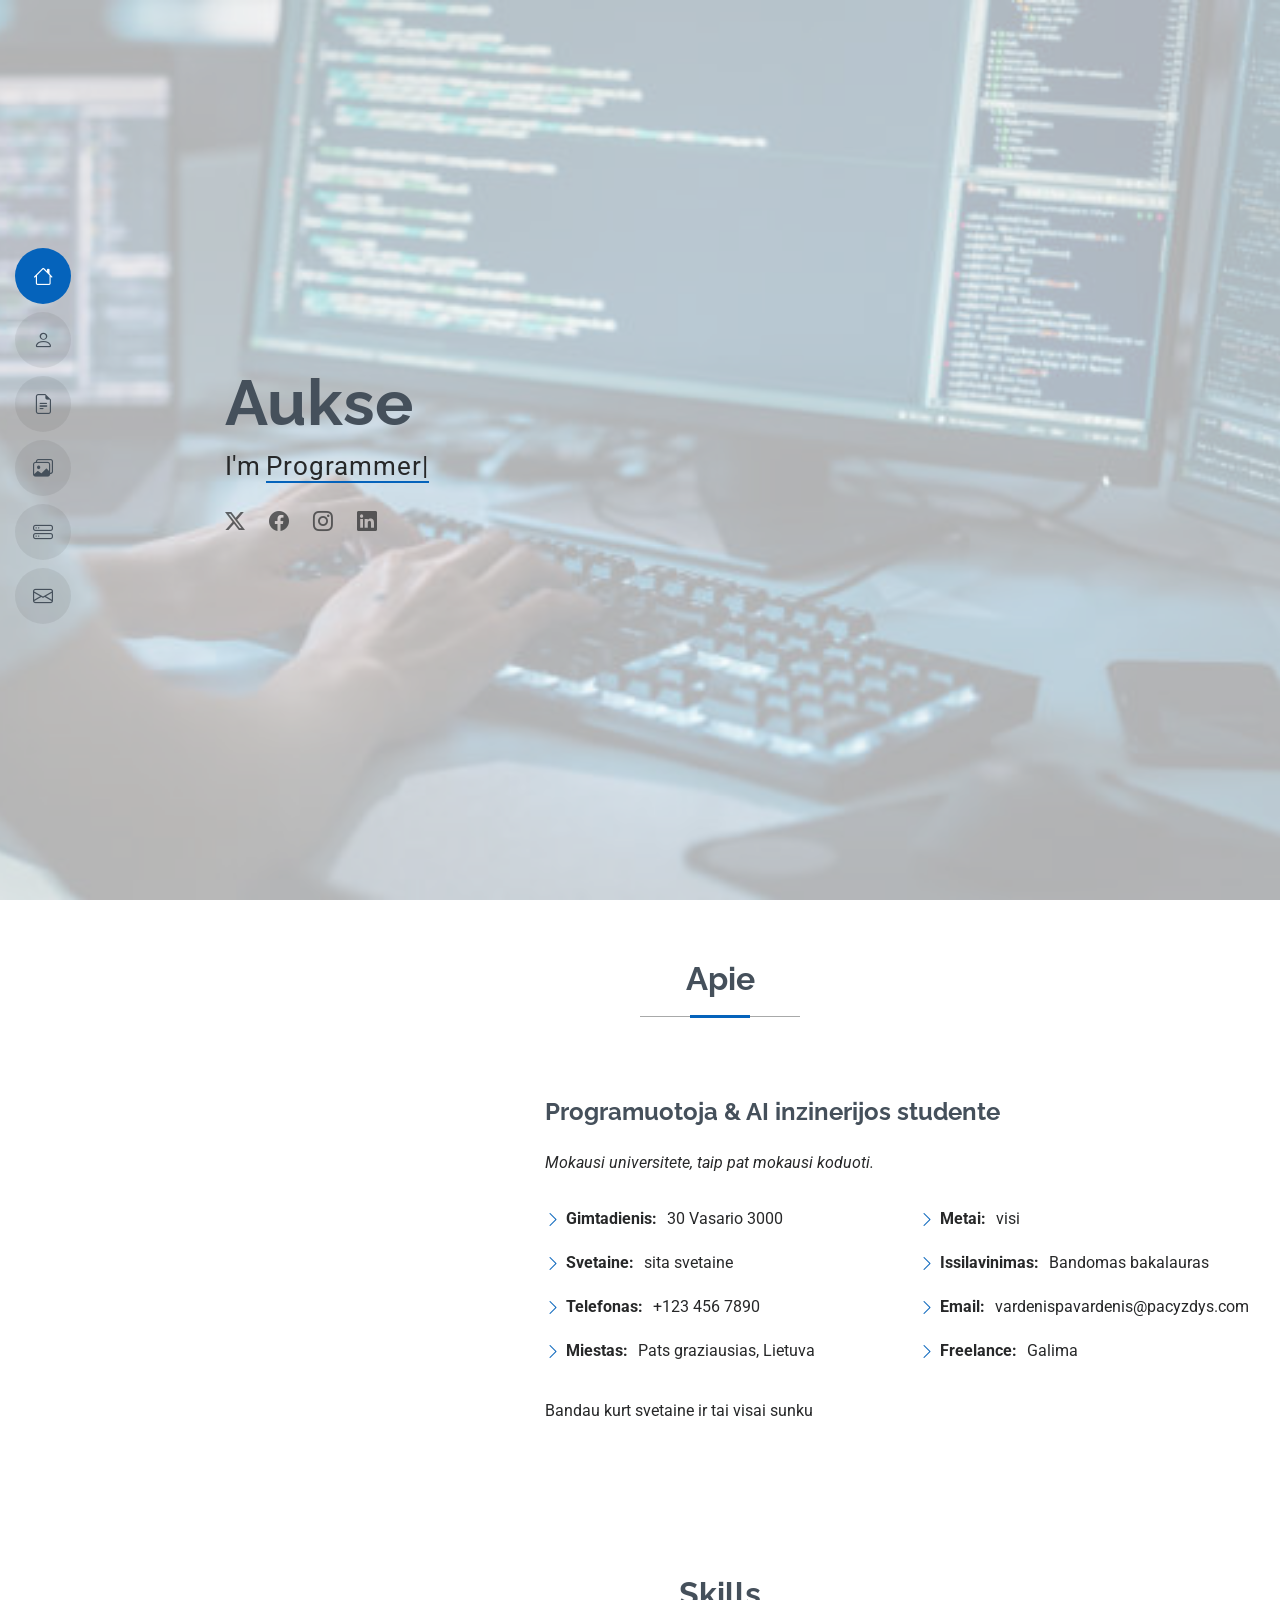
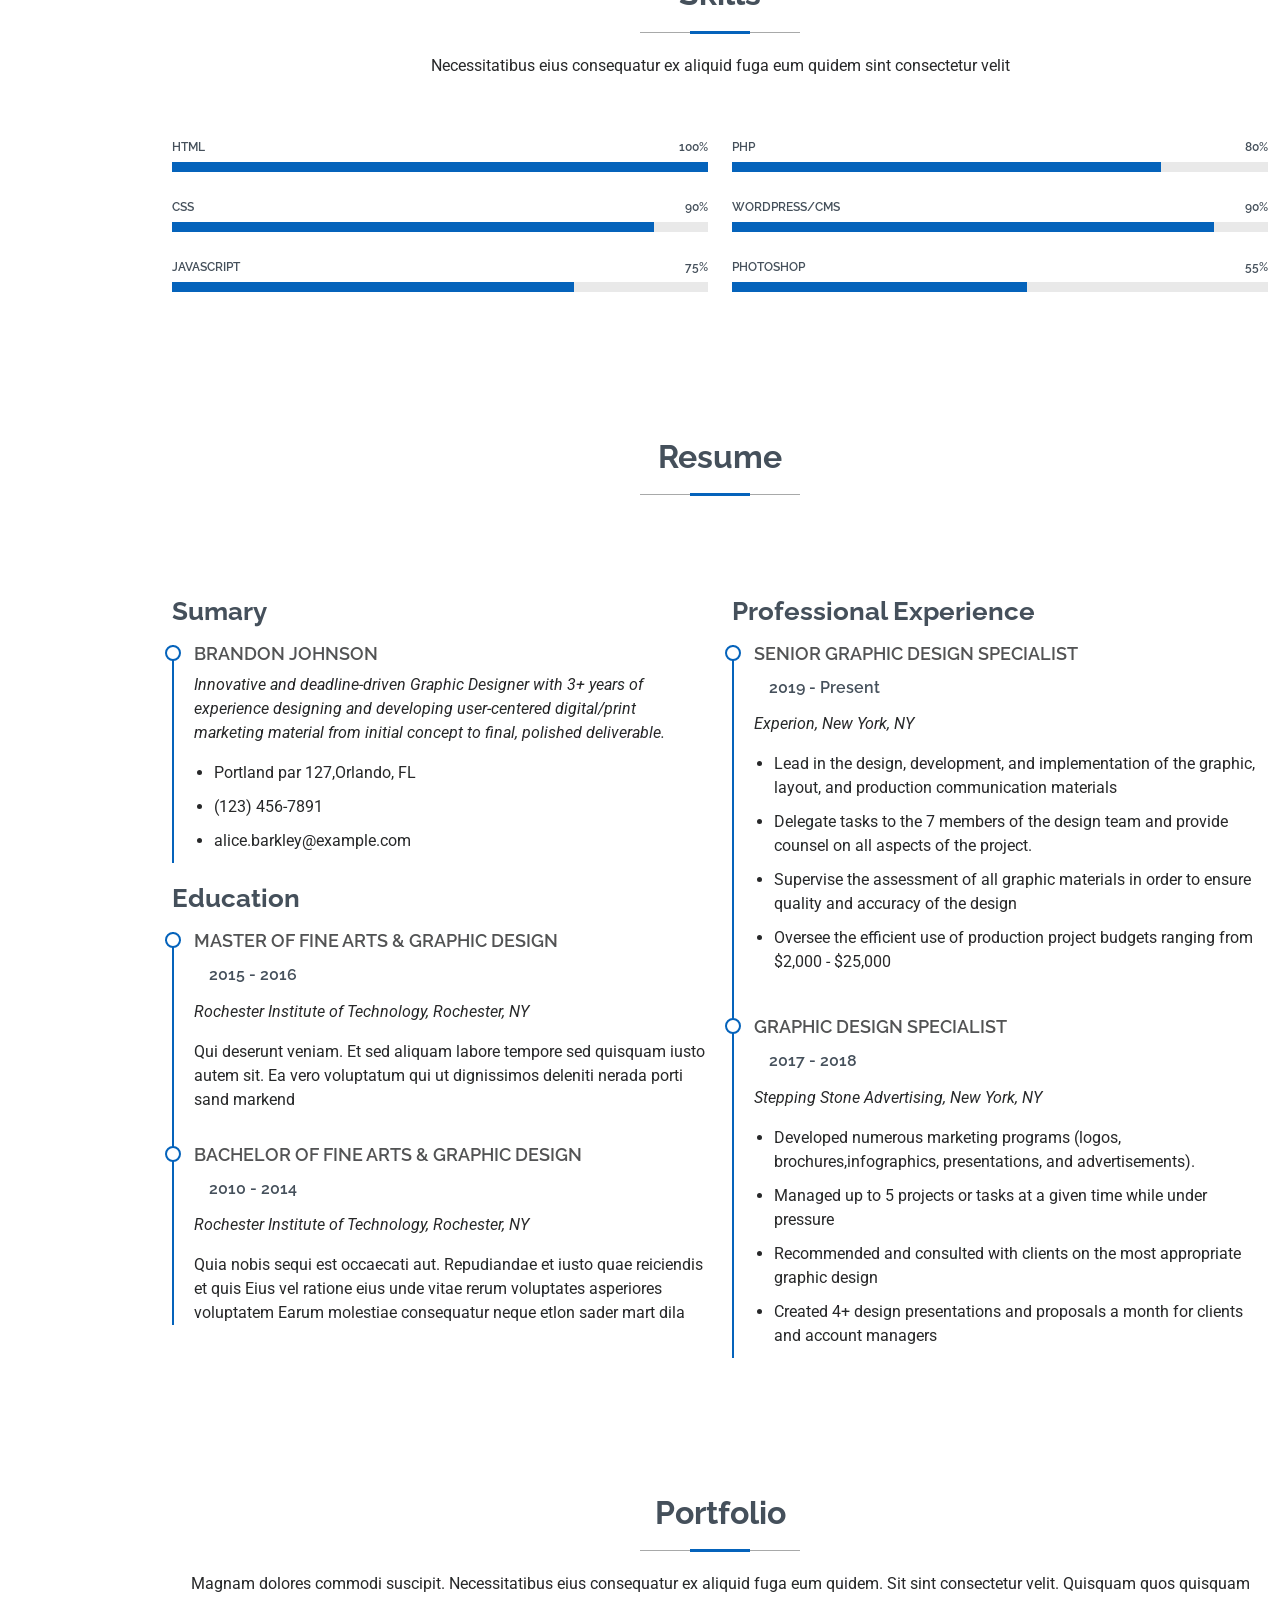
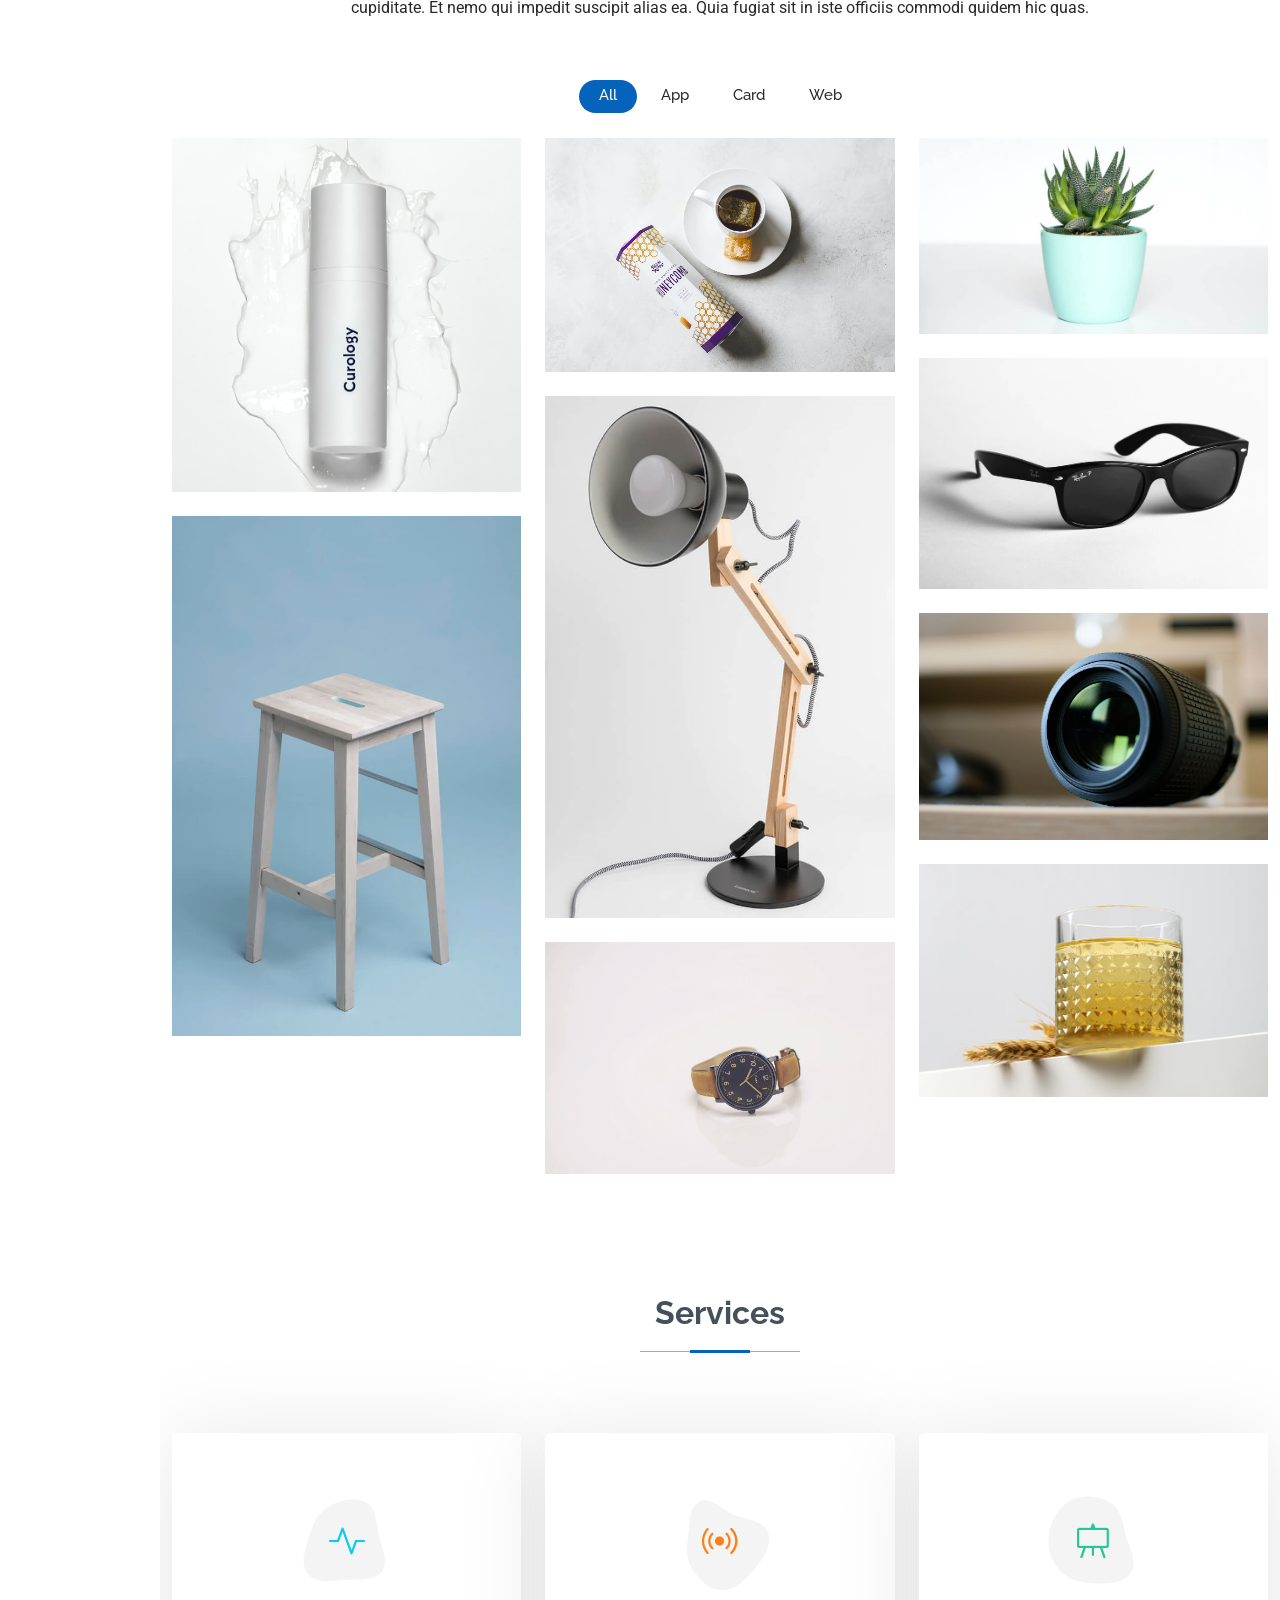
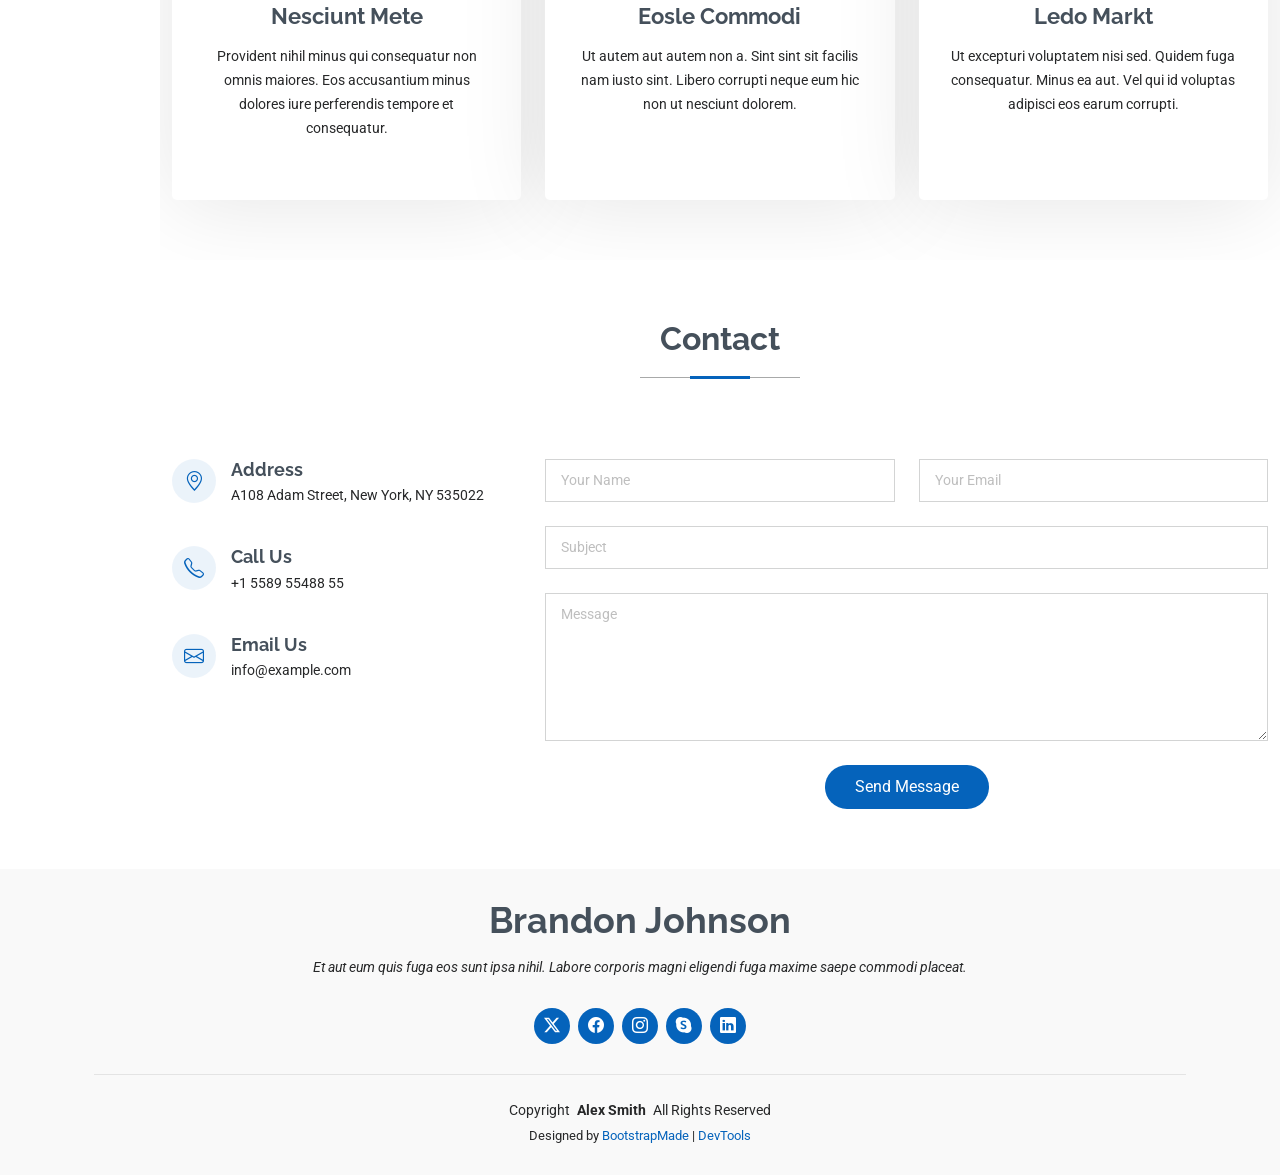
==== index.html @ 356216d4 "piktograma" ====
<!DOCTYPE html>
<html lang="lt">

<head>
  <meta charset="utf-8">
  <meta content="width=device-width, initial-scale=1.0" name="viewport">
  <title>Mano CV</title>
  <meta content="Aukses CV puslapis" name="description">
  <meta content="" name="keywords">

  <!-- Favicons -->
  <link href="assets/img/piktograma.png" rel="icon">
  <link href="assets/img/apple-touch-icon.png" rel="apple-touch-icon">

  <!-- Fonts -->
  <link href="https://fonts.googleapis.com" rel="preconnect">
  <link href="https://fonts.gstatic.com" rel="preconnect" crossorigin>
  <link href="https://fonts.googleapis.com/css2?family=Roboto:ital,wght@0,100;0,300;0,400;0,500;0,700;0,900;1,100;1,300;1,400;1,500;1,700;1,900&family=Poppins:ital,wght@0,100;0,200;0,300;0,400;0,500;0,600;0,700;0,800;0,900;1,100;1,200;1,300;1,400;1,500;1,600;1,700;1,800;1,900&family=Raleway:ital,wght@0,100;0,200;0,300;0,400;0,500;0,600;0,700;0,800;0,900;1,100;1,200;1,300;1,400;1,500;1,600;1,700;1,800;1,900&display=swap" rel="stylesheet">

  <!-- Vendor CSS Files -->
  <link href="assets/vendor/bootstrap/css/bootstrap.min.css" rel="stylesheet">
  <link href="assets/vendor/bootstrap-icons/bootstrap-icons.css" rel="stylesheet">
  <link href="assets/vendor/aos/aos.css" rel="stylesheet">
  <link href="assets/vendor/glightbox/css/glightbox.min.css" rel="stylesheet">
  <link href="assets/vendor/swiper/swiper-bundle.min.css" rel="stylesheet">

  <!-- Main CSS File -->
  <link href="assets/css/main.css" rel="stylesheet">

  <!-- =======================================================
  * Template Name: MyResume
  * Template URL: https://bootstrapmade.com/free-html-bootstrap-template-my-resume/
  * Updated: Jun 29 2024 with Bootstrap v5.3.3
  * Author: BootstrapMade.com
  * License: https://bootstrapmade.com/license/
  ======================================================== -->
</head>

<body class="index-page">

  <header id="header" class="header d-flex flex-column justify-content-center">

    <i class="header-toggle d-xl-none bi bi-list"></i>

    <nav id="navmenu" class="navmenu">
      <ul>
        <li><a href="#hero" class="active"><i class="bi bi-house navicon"></i><span>Pagrindinis</span></a></li>
        <li><a href="#about"><i class="bi bi-person navicon"></i><span>Apie</span></a></li>
        <li><a href="#resume"><i class="bi bi-file-earmark-text navicon"></i><span>Patirtis</span></a></li>
        <li><a href="#portfolio"><i class="bi bi-images navicon"></i><span>Portfolio</span></a></li>
        <li><a href="#services"><i class="bi bi-hdd-stack navicon"></i><span>Paslaugos</span></a></li>
        <li><a href="#contact"><i class="bi bi-envelope navicon"></i><span>Kontaktai</span></a></li>
      </ul>
    </nav>

  </header>

  <main class="main">

    <!-- Hero Section -->
    <section id="hero" class="hero section light-background">

      <img src="assets/img/istockphoto-1356364287-612x612.jpg" alt="">

      <div class="container" data-aos="zoom-out">
        <div class="row justify-content-center">
          <div class="col-lg-9">
            <h2>Aukse</h2>
            <p>I'm <span class="typed" data-typed-items="Programmer, AI engineering student">Designer</span><span class="typed-cursor typed-cursor--blink" aria-hidden="true"></span></p>
            <div class="social-links">
              <a href="#"><i class="bi bi-twitter-x"></i></a>
              <a href="#"><i class="bi bi-facebook"></i></a>
              <a href="#"><i class="bi bi-instagram"></i></a>
              <a href="#"><i class="bi bi-linkedin"></i></a>
            </div>
          </div>
        </div>
      </div>

    </section><!-- /Hero Section -->

    <!-- About Section -->
    <section id="about" class="about section">

      <!-- Section Title -->
      <div class="container section-title" data-aos="fade-up">
        <h2>Apie</h2>
      </div><!-- End Section Title -->

      <div class="container" data-aos="fade-up" data-aos-delay="100">

        <div class="row gy-4 justify-content-center">
          <div class="col-lg-4">
            <img src="assets/img/OIP.webp" class="img-fluid" alt="">
          </div>
          <div class="col-lg-8 content">
            <h2>Programuotoja &amp; AI inzinerijos studente</h2>
            <p class="fst-italic py-3">
              Mokausi universitete, taip pat mokausi koduoti.
            </p>
            <div class="row">
              <div class="col-lg-6">
                <ul>
                  <li><i class="bi bi-chevron-right"></i> <strong>Gimtadienis:</strong> <span>30 Vasario 3000</span></li>
                  <li><i class="bi bi-chevron-right"></i> <strong>Svetaine:</strong> <span>sita svetaine</span></li>
                  <li><i class="bi bi-chevron-right"></i> <strong>Telefonas:</strong> <span>+123 456 7890</span></li>
                  <li><i class="bi bi-chevron-right"></i> <strong>Miestas:</strong> <span>Pats graziausias, Lietuva</span></li>
                </ul>
              </div>
              <div class="col-lg-6">
                <ul>
                  <li><i class="bi bi-chevron-right"></i> <strong>Metai:</strong> <span>visi</span></li>
                  <li><i class="bi bi-chevron-right"></i> <strong>Issilavinimas:</strong> <span>Bandomas bakalauras</span></li>
                  <li><i class="bi bi-chevron-right"></i> <strong>Email:</strong> <span>vardenispavardenis@pacyzdys.com</span></li>
                  <li><i class="bi bi-chevron-right"></i> <strong>Freelance:</strong> <span>Galima</span></li>
                </ul>
              </div>
            </div>
            <p class="py-3">
              Bandau kurt svetaine ir tai visai sunku
            </p>
          </div>
        </div>

      </div>

    </section><!-- /About Section -->

    <!-- Skills Section -->
    <section id="skills" class="skills section">

      <!-- Section Title -->
      <div class="container section-title" data-aos="fade-up">
        <h2>Skills</h2>
        <p>Necessitatibus eius consequatur ex aliquid fuga eum quidem sint consectetur velit</p>
      </div><!-- End Section Title -->

      <div class="container" data-aos="fade-up" data-aos-delay="100">

        <div class="row skills-content skills-animation">

          <div class="col-lg-6">

            <div class="progress">
              <span class="skill"><span>HTML</span> <i class="val">100%</i></span>
              <div class="progress-bar-wrap">
                <div class="progress-bar" role="progressbar" aria-valuenow="100" aria-valuemin="0" aria-valuemax="100"></div>
              </div>
            </div><!-- End Skills Item -->

            <div class="progress">
              <span class="skill"><span>CSS</span> <i class="val">90%</i></span>
              <div class="progress-bar-wrap">
                <div class="progress-bar" role="progressbar" aria-valuenow="90" aria-valuemin="0" aria-valuemax="100"></div>
              </div>
            </div><!-- End Skills Item -->

            <div class="progress">
              <span class="skill"><span>JavaScript</span> <i class="val">75%</i></span>
              <div class="progress-bar-wrap">
                <div class="progress-bar" role="progressbar" aria-valuenow="75" aria-valuemin="0" aria-valuemax="100"></div>
              </div>
            </div><!-- End Skills Item -->

          </div>

          <div class="col-lg-6">

            <div class="progress">
              <span class="skill"><span>PHP</span> <i class="val">80%</i></span>
              <div class="progress-bar-wrap">
                <div class="progress-bar" role="progressbar" aria-valuenow="80" aria-valuemin="0" aria-valuemax="100"></div>
              </div>
            </div><!-- End Skills Item -->

            <div class="progress">
              <span class="skill"><span>WordPress/CMS</span> <i class="val">90%</i></span>
              <div class="progress-bar-wrap">
                <div class="progress-bar" role="progressbar" aria-valuenow="90" aria-valuemin="0" aria-valuemax="100"></div>
              </div>
            </div><!-- End Skills Item -->

            <div class="progress">
              <span class="skill"><span>Photoshop</span> <i class="val">55%</i></span>
              <div class="progress-bar-wrap">
                <div class="progress-bar" role="progressbar" aria-valuenow="55" aria-valuemin="0" aria-valuemax="100"></div>
              </div>
            </div><!-- End Skills Item -->

          </div>

        </div>

      </div>

    </section><!-- /Skills Section -->

    <!-- Resume Section -->
    <section id="resume" class="resume section">

      <!-- Section Title -->
      <div class="container section-title" data-aos="fade-up">
        <h2>Resume</h2>
      </div><!-- End Section Title -->

      <div class="container">

        <div class="row">

          <div class="col-lg-6" data-aos="fade-up" data-aos-delay="100">
            <h3 class="resume-title">Sumary</h3>

            <div class="resume-item pb-0">
              <h4>Brandon Johnson</h4>
              <p><em>Innovative and deadline-driven Graphic Designer with 3+ years of experience designing and developing user-centered digital/print marketing material from initial concept to final, polished deliverable.</em></p>
              <ul>
                <li>Portland par 127,Orlando, FL</li>
                <li>(123) 456-7891</li>
                <li>alice.barkley@example.com</li>
              </ul>
            </div><!-- Edn Resume Item -->

            <h3 class="resume-title">Education</h3>
            <div class="resume-item">
              <h4>Master of Fine Arts &amp; Graphic Design</h4>
              <h5>2015 - 2016</h5>
              <p><em>Rochester Institute of Technology, Rochester, NY</em></p>
              <p>Qui deserunt veniam. Et sed aliquam labore tempore sed quisquam iusto autem sit. Ea vero voluptatum qui ut dignissimos deleniti nerada porti sand markend</p>
            </div><!-- Edn Resume Item -->

            <div class="resume-item">
              <h4>Bachelor of Fine Arts &amp; Graphic Design</h4>
              <h5>2010 - 2014</h5>
              <p><em>Rochester Institute of Technology, Rochester, NY</em></p>
              <p>Quia nobis sequi est occaecati aut. Repudiandae et iusto quae reiciendis et quis Eius vel ratione eius unde vitae rerum voluptates asperiores voluptatem Earum molestiae consequatur neque etlon sader mart dila</p>
            </div><!-- Edn Resume Item -->

          </div>

          <div class="col-lg-6" data-aos="fade-up" data-aos-delay="200">
            <h3 class="resume-title">Professional Experience</h3>
            <div class="resume-item">
              <h4>Senior graphic design specialist</h4>
              <h5>2019 - Present</h5>
              <p><em>Experion, New York, NY </em></p>
              <ul>
                <li>Lead in the design, development, and implementation of the graphic, layout, and production communication materials</li>
                <li>Delegate tasks to the 7 members of the design team and provide counsel on all aspects of the project. </li>
                <li>Supervise the assessment of all graphic materials in order to ensure quality and accuracy of the design</li>
                <li>Oversee the efficient use of production project budgets ranging from $2,000 - $25,000</li>
              </ul>
            </div><!-- Edn Resume Item -->

            <div class="resume-item">
              <h4>Graphic design specialist</h4>
              <h5>2017 - 2018</h5>
              <p><em>Stepping Stone Advertising, New York, NY</em></p>
              <ul>
                <li>Developed numerous marketing programs (logos, brochures,infographics, presentations, and advertisements).</li>
                <li>Managed up to 5 projects or tasks at a given time while under pressure</li>
                <li>Recommended and consulted with clients on the most appropriate graphic design</li>
                <li>Created 4+ design presentations and proposals a month for clients and account managers</li>
              </ul>
            </div><!-- Edn Resume Item -->

          </div>

        </div>

      </div>

    </section><!-- /Resume Section -->

    <!-- Portfolio Section -->
    <section id="portfolio" class="portfolio section">

      <!-- Section Title -->
      <div class="container section-title" data-aos="fade-up">
        <h2>Portfolio</h2>
        <p>Magnam dolores commodi suscipit. Necessitatibus eius consequatur ex aliquid fuga eum quidem. Sit sint consectetur velit. Quisquam quos quisquam cupiditate. Et nemo qui impedit suscipit alias ea. Quia fugiat sit in iste officiis commodi quidem hic quas.</p>
      </div><!-- End Section Title -->

      <div class="container">

        <div class="isotope-layout" data-default-filter="*" data-layout="masonry" data-sort="original-order">

          <ul class="portfolio-filters isotope-filters" data-aos="fade-up" data-aos-delay="100">
            <li data-filter="*" class="filter-active">All</li>
            <li data-filter=".filter-app">App</li>
            <li data-filter=".filter-product">Card</li>
            <li data-filter=".filter-branding">Web</li>
          </ul><!-- End Portfolio Filters -->

          <div class="row gy-4 isotope-container" data-aos="fade-up" data-aos-delay="200">

            <div class="col-lg-4 col-md-6 portfolio-item isotope-item filter-app">
              <img src="assets/img/masonry-portfolio/masonry-portfolio-1.jpg" class="img-fluid" alt="">
              <div class="portfolio-info">
                <h4>App 1</h4>
                <p>Lorem ipsum, dolor sit</p>
                <a href="assets/img/masonry-portfolio/masonry-portfolio-1.jpg" title="App 1" data-gallery="portfolio-gallery-app" class="glightbox preview-link"><i class="bi bi-zoom-in"></i></a>
                <a href="" title="More Details" class="details-link"><i class="bi bi-link-45deg"></i></a>
              </div>
            </div><!-- End Portfolio Item -->

            <div class="col-lg-4 col-md-6 portfolio-item isotope-item filter-product">
              <img src="assets/img/masonry-portfolio/masonry-portfolio-2.jpg" class="img-fluid" alt="">
              <div class="portfolio-info">
                <h4>Product 1</h4>
                <p>Lorem ipsum, dolor sit</p>
                <a href="assets/img/masonry-portfolio/masonry-portfolio-2.jpg" title="Product 1" data-gallery="portfolio-gallery-product" class="glightbox preview-link"><i class="bi bi-zoom-in"></i></a>
                <a href="" title="More Details" class="details-link"><i class="bi bi-link-45deg"></i></a>
              </div>
            </div><!-- End Portfolio Item -->

            <div class="col-lg-4 col-md-6 portfolio-item isotope-item filter-branding">
              <img src="assets/img/masonry-portfolio/masonry-portfolio-3.jpg" class="img-fluid" alt="">
              <div class="portfolio-info">
                <h4>Branding 1</h4>
                <p>Lorem ipsum, dolor sit</p>
                <a href="assets/img/masonry-portfolio/masonry-portfolio-3.jpg" title="Branding 1" data-gallery="portfolio-gallery-branding" class="glightbox preview-link"><i class="bi bi-zoom-in"></i></a>
                <a href="" title="More Details" class="details-link"><i class="bi bi-link-45deg"></i></a>
              </div>
            </div><!-- End Portfolio Item -->

            <div class="col-lg-4 col-md-6 portfolio-item isotope-item filter-app">
              <img src="assets/img/masonry-portfolio/masonry-portfolio-4.jpg" class="img-fluid" alt="">
              <div class="portfolio-info">
                <h4>App 2</h4>
                <p>Lorem ipsum, dolor sit</p>
                <a href="assets/img/masonry-portfolio/masonry-portfolio-4.jpg" title="App 2" data-gallery="portfolio-gallery-app" class="glightbox preview-link"><i class="bi bi-zoom-in"></i></a>
                <a href="" title="More Details" class="details-link"><i class="bi bi-link-45deg"></i></a>
              </div>
            </div><!-- End Portfolio Item -->

            <div class="col-lg-4 col-md-6 portfolio-item isotope-item filter-product">
              <img src="assets/img/masonry-portfolio/masonry-portfolio-5.jpg" class="img-fluid" alt="">
              <div class="portfolio-info">
                <h4>Product 2</h4>
                <p>Lorem ipsum, dolor sit</p>
                <a href="assets/img/masonry-portfolio/masonry-portfolio-5.jpg" title="Product 2" data-gallery="portfolio-gallery-product" class="glightbox preview-link"><i class="bi bi-zoom-in"></i></a>
                <a href="" title="More Details" class="details-link"><i class="bi bi-link-45deg"></i></a>
              </div>
            </div><!-- End Portfolio Item -->

            <div class="col-lg-4 col-md-6 portfolio-item isotope-item filter-branding">
              <img src="assets/img/masonry-portfolio/masonry-portfolio-6.jpg" class="img-fluid" alt="">
              <div class="portfolio-info">
                <h4>Branding 2</h4>
                <p>Lorem ipsum, dolor sit</p>
                <a href="assets/img/masonry-portfolio/masonry-portfolio-6.jpg" title="Branding 2" data-gallery="portfolio-gallery-branding" class="glightbox preview-link"><i class="bi bi-zoom-in"></i></a>
                <a href="" title="More Details" class="details-link"><i class="bi bi-link-45deg"></i></a>
              </div>
            </div><!-- End Portfolio Item -->

            <div class="col-lg-4 col-md-6 portfolio-item isotope-item filter-app">
              <img src="assets/img/masonry-portfolio/masonry-portfolio-7.jpg" class="img-fluid" alt="">
              <div class="portfolio-info">
                <h4>App 3</h4>
                <p>Lorem ipsum, dolor sit</p>
                <a href="assets/img/masonry-portfolio/masonry-portfolio-7.jpg" title="App 3" data-gallery="portfolio-gallery-app" class="glightbox preview-link"><i class="bi bi-zoom-in"></i></a>
                <a href="" title="More Details" class="details-link"><i class="bi bi-link-45deg"></i></a>
              </div>
            </div><!-- End Portfolio Item -->

            <div class="col-lg-4 col-md-6 portfolio-item isotope-item filter-product">
              <img src="assets/img/masonry-portfolio/masonry-portfolio-8.jpg" class="img-fluid" alt="">
              <div class="portfolio-info">
                <h4>Product 3</h4>
                <p>Lorem ipsum, dolor sit</p>
                <a href="assets/img/masonry-portfolio/masonry-portfolio-8.jpg" title="Product 3" data-gallery="portfolio-gallery-product" class="glightbox preview-link"><i class="bi bi-zoom-in"></i></a>
                <a href="" title="More Details" class="details-link"><i class="bi bi-link-45deg"></i></a>
              </div>
            </div><!-- End Portfolio Item -->

            <div class="col-lg-4 col-md-6 portfolio-item isotope-item filter-branding">
              <img src="assets/img/masonry-portfolio/masonry-portfolio-9.jpg" class="img-fluid" alt="">
              <div class="portfolio-info">
                <h4>Branding 3</h4>
                <p>Lorem ipsum, dolor sit</p>
                <a href="assets/img/masonry-portfolio/masonry-portfolio-9.jpg" title="Branding 2" data-gallery="portfolio-gallery-branding" class="glightbox preview-link"><i class="bi bi-zoom-in"></i></a>
                <a href="" title="More Details" class="details-link"><i class="bi bi-link-45deg"></i></a>
              </div>
            </div><!-- End Portfolio Item -->

          </div><!-- End Portfolio Container -->

        </div>

      </div>

    </section><!-- /Portfolio Section -->

    <!-- Services Section -->
    <section id="services" class="services section">

      <!-- Section Title -->
      <div class="container section-title" data-aos="fade-up">
        <h2>Services</h2>
      </div><!-- End Section Title -->

      <div class="container">

        <div class="row gy-4">

          <div class="col-lg-4 col-md-6" data-aos="fade-up" data-aos-delay="100">
            <div class="service-item item-cyan position-relative">
              <div class="icon">
                <svg width="100" height="100" viewBox="0 0 600 600" xmlns="http://www.w3.org/2000/svg">
                  <path stroke="none" stroke-width="0" fill="#f5f5f5" d="M300,521.0016835830174C376.1290562159157,517.8887921683347,466.0731472004068,529.7835943286574,510.70327084640275,468.03025145048787C554.3714126377745,407.6079735673963,508.03601936045806,328.9844924480964,491.2728898941984,256.3432110539036C474.5976632858925,184.082847569629,479.9380746630129,96.60480741107993,416.23090153303,58.64404602377083C348.86323505073057,18.502131276798302,261.93793281208167,40.57373210992963,193.5410806939664,78.93577620505333C130.42746243093433,114.334589627462,98.30271207620316,179.96522072025542,76.75703585869454,249.04625023123273C51.97151888228291,328.5150500222984,13.704378332031375,421.85034740162234,66.52175969318436,486.19268352777647C119.04800174914682,550.1803526380478,217.28368757567262,524.383925680826,300,521.0016835830174"></path>
                </svg>
                <i class="bi bi-activity"></i>
              </div>
              <a href="#" class="stretched-link">
                <h3>Nesciunt Mete</h3>
              </a>
              <p>Provident nihil minus qui consequatur non omnis maiores. Eos accusantium minus dolores iure perferendis tempore et consequatur.</p>
            </div>
          </div><!-- End Service Item -->

          <div class="col-lg-4 col-md-6" data-aos="fade-up" data-aos-delay="200">
            <div class="service-item item-orange position-relative">
              <div class="icon">
                <svg width="100" height="100" viewBox="0 0 600 600" xmlns="http://www.w3.org/2000/svg">
                  <path stroke="none" stroke-width="0" fill="#f5f5f5" d="M300,582.0697525312426C382.5290701553225,586.8405444964366,449.9789794690241,525.3245884688669,502.5850820975895,461.55621195738473C556.606425686781,396.0723002908107,615.8543463187945,314.28637112970534,586.6730223649479,234.56875336149918C558.9533121215079,158.8439757836574,454.9685369536778,164.00468322053177,381.49747125262974,130.76875717737553C312.15926192815925,99.40240125094834,248.97055460311594,18.661163978235184,179.8680185752513,50.54337015887873C110.5421016452524,82.52863877960104,119.82277516462835,180.83849132639028,109.12597500060166,256.43424936330496C100.08760227029461,320.3096726198365,92.17705696193138,384.0621239912766,124.79988738764834,439.7174275375508C164.83382741302287,508.01625554203684,220.96474134820875,577.5009287672846,300,582.0697525312426"></path>
                </svg>
                <i class="bi bi-broadcast"></i>
              </div>
              <a href="#" class="stretched-link">
                <h3>Eosle Commodi</h3>
              </a>
              <p>Ut autem aut autem non a. Sint sint sit facilis nam iusto sint. Libero corrupti neque eum hic non ut nesciunt dolorem.</p>
            </div>
          </div><!-- End Service Item -->

          <div class="col-lg-4 col-md-6" data-aos="fade-up" data-aos-delay="300">
            <div class="service-item item-teal position-relative">
              <div class="icon">
                <svg width="100" height="100" viewBox="0 0 600 600" xmlns="http://www.w3.org/2000/svg">
                  <path stroke="none" stroke-width="0" fill="#f5f5f5" d="M300,541.5067337569781C382.14930387511276,545.0595476570109,479.8736841581634,548.3450877840088,526.4010558755058,480.5488172755941C571.5218469581645,414.80211281144784,517.5187510058486,332.0715597781072,496.52539010469104,255.14436215662573C477.37192572678356,184.95920475031193,473.57363656557914,105.61284051026155,413.0603344069578,65.22779650032875C343.27470386102294,18.654635553484475,251.2091493199835,5.337323636656869,175.0934190732945,40.62881213300186C97.87086631185822,76.43348514350839,51.98124368387456,156.15599469081315,36.44837278890362,239.84606092416172C21.716077023791087,319.22268207091537,43.775223500013084,401.1760424656574,96.891909868211,461.97329694683043C147.22146801428983,519.5804099606455,223.5754009179313,538.201503339737,300,541.5067337569781"></path>
                </svg>
                <i class="bi bi-easel"></i>
              </div>
              <a href="#" class="stretched-link">
                <h3>Ledo Markt</h3>
              </a>
              <p>Ut excepturi voluptatem nisi sed. Quidem fuga consequatur. Minus ea aut. Vel qui id voluptas adipisci eos earum corrupti.</p>
            </div>
          </div><!-- End Service Item -->

        </div>

      </div>

    </section><!-- /Services Section -->

    <!-- Contact Section -->
    <section id="contact" class="contact section">

      <!-- Section Title -->
      <div class="container section-title" data-aos="fade-up">
        <h2>Contact</h2>
      </div><!-- End Section Title -->

      <div class="container" data-aos="fade" data-aos-delay="100">

        <div class="row gy-4">

          <div class="col-lg-4">
            <div class="info-item d-flex" data-aos="fade-up" data-aos-delay="200">
              <i class="bi bi-geo-alt flex-shrink-0"></i>
              <div>
                <h3>Address</h3>
                <p>A108 Adam Street, New York, NY 535022</p>
              </div>
            </div><!-- End Info Item -->

            <div class="info-item d-flex" data-aos="fade-up" data-aos-delay="300">
              <i class="bi bi-telephone flex-shrink-0"></i>
              <div>
                <h3>Call Us</h3>
                <p>+1 5589 55488 55</p>
              </div>
            </div><!-- End Info Item -->

            <div class="info-item d-flex" data-aos="fade-up" data-aos-delay="400">
              <i class="bi bi-envelope flex-shrink-0"></i>
              <div>
                <h3>Email Us</h3>
                <p>info@example.com</p>
              </div>
            </div><!-- End Info Item -->

          </div>

          <div class="col-lg-8">
            <form action="forms/contact.php" method="post" class="php-email-form" data-aos="fade-up" data-aos-delay="200">
              <div class="row gy-4">

                <div class="col-md-6">
                  <input type="text" name="name" class="form-control" placeholder="Your Name" required="">
                </div>

                <div class="col-md-6 ">
                  <input type="email" class="form-control" name="email" placeholder="Your Email" required="">
                </div>

                <div class="col-md-12">
                  <input type="text" class="form-control" name="subject" placeholder="Subject" required="">
                </div>

                <div class="col-md-12">
                  <textarea class="form-control" name="message" rows="6" placeholder="Message" required=""></textarea>
                </div>

                <div class="col-md-12 text-center">
                  <div class="loading">Loading</div>
                  <div class="error-message"></div>
                  <div class="sent-message">Your message has been sent. Thank you!</div>

                  <button type="submit">Send Message</button>
                </div>

              </div>
            </form>
          </div><!-- End Contact Form -->

        </div>

      </div>

    </section><!-- /Contact Section -->

  </main>

  <footer id="footer" class="footer position-relative light-background">
    <div class="container">
      <h3 class="sitename">Brandon Johnson</h3>
      <p>Et aut eum quis fuga eos sunt ipsa nihil. Labore corporis magni eligendi fuga maxime saepe commodi placeat.</p>
      <div class="social-links d-flex justify-content-center">
        <a href=""><i class="bi bi-twitter-x"></i></a>
        <a href=""><i class="bi bi-facebook"></i></a>
        <a href=""><i class="bi bi-instagram"></i></a>
        <a href=""><i class="bi bi-skype"></i></a>
        <a href=""><i class="bi bi-linkedin"></i></a>
      </div>
      <div class="container">
        <div class="copyright">
          <span>Copyright</span> <strong class="px-1 sitename">Alex Smith</strong> <span>All Rights Reserved</span>
        </div>
        <div class="credits">
          <!-- All the links in the footer should remain intact. -->
          <!-- You can delete the links only if you've purchased the pro version. -->
          <!-- Licensing information: https://bootstrapmade.com/license/ -->
          <!-- Purchase the pro version with working PHP/AJAX contact form: [buy-url] -->
          Designed by <a href="https://bootstrapmade.com/">BootstrapMade</a> | <a href="https://bootstrapmade.com/tools/">DevTools</a>
        </div>
      </div>
    </div>
  </footer>

  <!-- Scroll Top -->
  <a href="#" id="scroll-top" class="scroll-top d-flex align-items-center justify-content-center"><i class="bi bi-arrow-up-short"></i></a>

  <!-- Preloader -->
  <div id="preloader"></div>

  <!-- Vendor JS Files -->
  <script src="assets/vendor/bootstrap/js/bootstrap.bundle.min.js"></script>
  <script src="assets/vendor/php-email-form/validate.js"></script>
  <script src="assets/vendor/aos/aos.js"></script>
  <script src="assets/vendor/typed.js/typed.umd.js"></script>
  <script src="assets/vendor/purecounter/purecounter_vanilla.js"></script>
  <script src="assets/vendor/waypoints/noframework.waypoints.js"></script>
  <script src="assets/vendor/glightbox/js/glightbox.min.js"></script>
  <script src="assets/vendor/imagesloaded/imagesloaded.pkgd.min.js"></script>
  <script src="assets/vendor/isotope-layout/isotope.pkgd.min.js"></script>
  <script src="assets/vendor/swiper/swiper-bundle.min.js"></script>

  <!-- Main JS File -->
  <script src="assets/js/main.js"></script>

</body>

</html>
---- assets/css/main.css ----
/**
* Template Name: MyResume
* Template URL: https://bootstrapmade.com/free-html-bootstrap-template-my-resume/
* Updated: Jun 29 2024 with Bootstrap v5.3.3
* Author: BootstrapMade.com
* License: https://bootstrapmade.com/license/
*/

/*--------------------------------------------------------------
# Font & Color Variables
# Help: https://bootstrapmade.com/color-system/
--------------------------------------------------------------*/
/* Fonts */
:root {
  --default-font: "Roboto",  system-ui, -apple-system, "Segoe UI", Roboto, "Helvetica Neue", Arial, "Noto Sans", "Liberation Sans", sans-serif, "Apple Color Emoji", "Segoe UI Emoji", "Segoe UI Symbol", "Noto Color Emoji";
  --heading-font: "Raleway",  sans-serif;
  --nav-font: "Poppins",  sans-serif;
}

/* Global Colors - The following color variables are used throughout the website. Updating them here will change the color scheme of the entire website */
:root { 
  --background-color: #ffffff; /* Background color for the entire website, including individual sections */
  --default-color: #272829; /* Default color used for the majority of the text content across the entire website */
  --heading-color: #45505b; /* Color for headings, subheadings and title throughout the website */
  --accent-color: #0563bb; /* Accent color that represents your brand on the website. It's used for buttons, links, and other elements that need to stand out */
  --surface-color: #ffffff; /* The surface color is used as a background of boxed elements within sections, such as cards, icon boxes, or other elements that require a visual separation from the global background. */
  --contrast-color: #ffffff; /* Contrast color for text, ensuring readability against backgrounds of accent, heading, or default colors. */
}

/* Nav Menu Colors - The following color variables are used specifically for the navigation menu. They are separate from the global colors to allow for more customization options */
:root {
  --nav-color: #45505b;  /* The default color of the main navmenu links */
  --nav-hover-color: #0563bb; /* Applied to main navmenu links when they are hovered over or active */
  --nav-mobile-background-color: #ffffff; /* Used as the background color for mobile navigation menu */
  --nav-dropdown-background-color: #ffffff; /* Used as the background color for dropdown items that appear when hovering over primary navigation items */
  --nav-dropdown-color: #212529; /* Used for navigation links of the dropdown items in the navigation menu. */
  --nav-dropdown-hover-color: #0563bb; /* Similar to --nav-hover-color, this color is applied to dropdown navigation links when they are hovered over. */
}

/* Color Presets - These classes override global colors when applied to any section or element, providing reuse of the sam color scheme. */

.light-background {
  --background-color: #f9f9f9;
  --surface-color: #ffffff;
}

.dark-background {
  --background-color: #060606;
  --default-color: #ffffff;
  --heading-color: #ffffff;
  --surface-color: #252525;
  --contrast-color: #ffffff;
}

/* Smooth scroll */
:root {
  scroll-behavior: smooth;
}

/*--------------------------------------------------------------
# General Styling & Shared Classes
--------------------------------------------------------------*/
body {
  color: var(--default-color);
  background-color: var(--background-color);
  font-family: var(--default-font);
}

a {
  color: var(--accent-color);
  text-decoration: none;
  transition: 0.3s;
}

a:hover {
  color: color-mix(in srgb, var(--accent-color), transparent 25%);
  text-decoration: none;
}

h1,
h2,
h3,
h4,
h5,
h6 {
  color: var(--heading-color);
  font-family: var(--heading-font);
}

/* PHP Email Form Messages
------------------------------*/
.php-email-form .error-message {
  display: none;
  background: #df1529;
  color: #ffffff;
  text-align: left;
  padding: 15px;
  margin-bottom: 24px;
  font-weight: 600;
}

.php-email-form .sent-message {
  display: none;
  color: #ffffff;
  background: #059652;
  text-align: center;
  padding: 15px;
  margin-bottom: 24px;
  font-weight: 600;
}

.php-email-form .loading {
  display: none;
  background: var(--surface-color);
  text-align: center;
  padding: 15px;
  margin-bottom: 24px;
}

.php-email-form .loading:before {
  content: "";
  display: inline-block;
  border-radius: 50%;
  width: 24px;
  height: 24px;
  margin: 0 10px -6px 0;
  border: 3px solid var(--accent-color);
  border-top-color: var(--surface-color);
  animation: php-email-form-loading 1s linear infinite;
}

@keyframes php-email-form-loading {
  0% {
    transform: rotate(0deg);
  }

  100% {
    transform: rotate(360deg);
  }
}

/*--------------------------------------------------------------
# Global Header
--------------------------------------------------------------*/
.header {
  color: var(--default-color);
  position: fixed;
  top: 0;
  left: 0;
  bottom: 0;
  padding: 0 15px;
  transition: all ease-in-out 0.3s;
  overflow-y: auto;
  z-index: 997;
  min-width: 200px;
}

@media (max-width: 1199px) {
  .header {
    background-color: var(--background-color);
    border-right: 1px solid color-mix(in srgb, var(--default-color), transparent 90%);
    width: 300px;
    left: -100%;
  }
}

@media (min-width: 1200px) and (max-width: 1600px) {
  .header~main {
    margin-left: 160px;
  }

  .header~main .hero {
    margin-left: -160px;
    width: 100vw;
  }
}

.header.header-show {
  left: 0;
}

.header .header-toggle {
  color: var(--contrast-color);
  background-color: var(--accent-color);
  font-size: 22px;
  display: flex;
  align-items: center;
  justify-content: center;
  width: 40px;
  height: 40px;
  border-radius: 50%;
  cursor: pointer;
  position: fixed;
  top: 15px;
  right: 15px;
  z-index: 9999;
  transition: background-color 0.3s;
}

.header .header-toggle:hover {
  color: var(--contrast-color);
  background-color: color-mix(in srgb, var(--accent-color) 90%, white 15%);
}

/*--------------------------------------------------------------
# Navigation Menu
--------------------------------------------------------------*/
.navmenu {
  padding: 0;
  z-index: 9997;
}

.navmenu ul {
  list-style: none;
  padding: 0 0 20px 0;
  margin: 0;
  width: 140px;
}

.navmenu a,
.navmenu a:focus {
  color: var(--nav-color);
  font-family: var(--nav-font);
  display: flex;
  align-items: center;
  padding: 10px 18px;
  margin-bottom: 8px;
  font-size: 15px;
  border-radius: 50px;
  background: color-mix(in srgb, var(--default-color), transparent 92%);
  height: 56px;
  width: 100%;
  overflow: hidden;
  transition: 0.3s;
}

.navmenu a i,
.navmenu a:focus i {
  font-size: 20px;
}

.navmenu a span,
.navmenu a:focus span {
  padding: 0 5px 0 7px;
}

@media (min-width: 992px) {

  .navmenu a,
  .navmenu a:focus {
    max-width: 56px;
  }

  .navmenu a span,
  .navmenu a:focus span {
    display: none;
  }
}

.navmenu a:hover,
.navmenu .active,
.navmenu .active:focus,
.navmenu li:hover>a {
  color: var(--contrast-color);
  background: var(--nav-hover-color);
}

.navmenu a:hover,
.navmenu li:hover>a {
  max-width: 100%;
  color: var(--contrast-color);
}

.navmenu a:hover span,
.navmenu li:hover>a span {
  display: block;
}

/*--------------------------------------------------------------
# Global Footer
--------------------------------------------------------------*/
.footer {
  color: var(--default-color);
  background-color: var(--background-color);
  font-size: 14px;
  text-align: center;
  padding: 30px 0;
  position: relative;
}

.footer h3 {
  font-size: 36px;
  font-weight: 700;
  position: relative;
  padding: 0;
  margin: 0 0 15px 0;
}

.footer p {
  font-size: 15;
  font-style: italic;
  padding: 0;
  margin: 0 0 30px 0;
}

.footer .social-links {
  margin: 0 0 30px 0;
}

.footer .social-links a {
  font-size: 16px;
  display: flex;
  align-items: center;
  justify-content: center;
  background: var(--accent-color);
  color: var(--contrast-color);
  line-height: 1;
  margin: 0 4px;
  border-radius: 50%;
  text-align: center;
  width: 36px;
  height: 36px;
  transition: 0.3s;
}

.footer .social-links a:hover {
  background: color-mix(in srgb, var(--accent-color), transparent 20%);
  text-decoration: none;
}

.footer .copyright {
  padding-top: 25px;
  border-top: 1px solid color-mix(in srgb, var(--default-color), transparent 90%);
}

.footer .credits {
  font-size: 13px;
  padding-top: 5px;
}

/*--------------------------------------------------------------
# Preloader
--------------------------------------------------------------*/
#preloader {
  position: fixed;
  inset: 0;
  z-index: 999999;
  overflow: hidden;
  background: var(--background-color);
  transition: all 0.6s ease-out;
}

#preloader:before {
  content: "";
  position: fixed;
  top: calc(50% - 30px);
  left: calc(50% - 30px);
  border: 6px solid #ffffff;
  border-color: var(--accent-color) transparent var(--accent-color) transparent;
  border-radius: 50%;
  width: 60px;
  height: 60px;
  animation: animate-preloader 1.5s linear infinite;
}

@keyframes animate-preloader {
  0% {
    transform: rotate(0deg);
  }

  100% {
    transform: rotate(360deg);
  }
}

/*--------------------------------------------------------------
# Scroll Top Button
--------------------------------------------------------------*/
.scroll-top {
  position: fixed;
  visibility: hidden;
  opacity: 0;
  right: 15px;
  bottom: -15px;
  z-index: 99999;
  background-color: var(--accent-color);
  width: 44px;
  height: 44px;
  border-radius: 50px;
  transition: all 0.4s;
}

.scroll-top i {
  font-size: 24px;
  color: var(--contrast-color);
  line-height: 0;
}

.scroll-top:hover {
  background-color: color-mix(in srgb, var(--accent-color), transparent 20%);
  color: var(--contrast-color);
}

.scroll-top.active {
  visibility: visible;
  opacity: 1;
  bottom: 15px;
}

/*--------------------------------------------------------------
# Disable aos animation delay on mobile devices
--------------------------------------------------------------*/
@media screen and (max-width: 768px) {
  [data-aos-delay] {
    transition-delay: 0 !important;
  }
}

/*--------------------------------------------------------------
# Global Page Titles & Breadcrumbs
--------------------------------------------------------------*/
.page-title {
  --background-color: color-mix(in srgb, var(--default-color), transparent 96%);
  color: var(--default-color);
  background-color: var(--background-color);
  padding: 20px 0;
  position: relative;
}

.page-title h1 {
  font-size: 28px;
  font-weight: 700;
  margin: 0;
}

.page-title .breadcrumbs ol {
  display: flex;
  flex-wrap: wrap;
  list-style: none;
  padding: 0 0 10px 0;
  margin: 0;
  font-size: 14px;
  font-weight: 400;
}

.page-title .breadcrumbs ol li+li {
  padding-left: 10px;
}

.page-title .breadcrumbs ol li+li::before {
  content: "/";
  display: inline-block;
  padding-right: 10px;
  color: color-mix(in srgb, var(--default-color), transparent 70%);
}

/*--------------------------------------------------------------
# Global Sections
--------------------------------------------------------------*/
section,
.section {
  color: var(--default-color);
  background-color: var(--background-color);
  padding: 60px 0;
  overflow: clip;
}

/*--------------------------------------------------------------
# Global Section Titles
--------------------------------------------------------------*/
.section-title {
  text-align: center;
  padding-bottom: 60px;
  position: relative;
}

.section-title h2 {
  font-size: 32px;
  font-weight: 700;
  margin-bottom: 20px;
  padding-bottom: 20px;
  position: relative;
}

.section-title h2:before {
  content: "";
  position: absolute;
  display: block;
  width: 160px;
  height: 1px;
  background: color-mix(in srgb, var(--default-color), transparent 60%);
  left: 0;
  right: 0;
  bottom: 1px;
  margin: auto;
}

.section-title h2::after {
  content: "";
  position: absolute;
  display: block;
  width: 60px;
  height: 3px;
  background: var(--accent-color);
  left: 0;
  right: 0;
  bottom: 0;
  margin: auto;
}

.section-title p {
  margin-bottom: 0;
}

/*--------------------------------------------------------------
# Hero Section
--------------------------------------------------------------*/
.hero {
  width: 100%;
  min-height: 100vh;
  position: relative;
  padding: 80px 0;
  display: flex;
  align-items: center;
  justify-content: center;
}

.hero img {
  position: absolute;
  inset: 0;
  display: block;
  width: 100%;
  height: 100%;
  object-fit: cover;
  z-index: 1;
}

.hero:before {
  content: "";
  background: color-mix(in srgb, var(--background-color), transparent 30%);
  position: absolute;
  inset: 0;
  z-index: 2;
}

.hero .container {
  position: relative;
  z-index: 3;
}

.hero h2 {
  margin: 0;
  font-size: 64px;
  font-weight: 700;
}

.hero p {
  margin: 5px 0 0 0;
  font-size: 26px;
}

.hero p span {
  letter-spacing: 1px;
  border-bottom: 2px solid var(--accent-color);
}

.hero .social-links {
  margin-top: 25px;
}

.hero .social-links a {
  font-size: 20px;
  display: inline-block;
  color: color-mix(in srgb, var(--default-color), transparent 30%);
  line-height: 1;
  margin-right: 20px;
  transition: 0.3s;
}

.hero .social-links a:hover {
  color: var(--accent-color);
}

@media (max-width: 768px) {
  .hero h2 {
    font-size: 32px;
  }

  .hero p {
    font-size: 20px;
  }
}

/*--------------------------------------------------------------
# About Section
--------------------------------------------------------------*/
.about .content h2 {
  font-weight: 700;
  font-size: 24px;
}

.about .content ul {
  list-style: none;
  padding: 0;
}

.about .content ul li {
  margin-bottom: 20px;
  display: flex;
  align-items: center;
}

.about .content ul strong {
  margin-right: 10px;
}

.about .content ul i {
  font-size: 16px;
  margin-right: 5px;
  color: var(--accent-color);
  line-height: 0;
}

/*--------------------------------------------------------------
# Stats Section
--------------------------------------------------------------*/
.stats i {
  background-color: var(--accent-color);
  color: var(--contrast-color);
  width: 54px;
  height: 54px;
  font-size: 24px;
  border-radius: 50px;
  display: inline-flex;
  align-items: center;
  justify-content: center;
  position: relative;
  z-index: 1;
}

.stats .stats-item {
  margin-top: 10px;
  width: 100%;
  position: relative;
  text-align: center;
  z-index: 0;
}

.stats .stats-item span {
  font-size: 36px;
  display: block;
  font-weight: 700;
  color: color-mix(in srgb, var(--default-color), transparent 20%);
}

.stats .stats-item p {
  padding: 0;
  margin: 0;
  color: color-mix(in srgb, var(--default-color), transparent 50%);
  font-size: 16px;
}

/*--------------------------------------------------------------
# Skills Section
--------------------------------------------------------------*/
.skills .progress {
  height: 60px;
  display: block;
  background: none;
  border-radius: 0;
}

.skills .progress .skill {
  color: var(--heading-color);
  padding: 0;
  margin: 0 0 6px 0;
  text-transform: uppercase;
  display: block;
  font-weight: 600;
  font-family: var(--heading-font);
}

.skills .progress .skill .val {
  float: right;
  font-style: normal;
}

.skills .progress-bar-wrap {
  background: color-mix(in srgb, var(--default-color), transparent 90%);
  height: 10px;
}

.skills .progress-bar {
  width: 1px;
  height: 10px;
  transition: 0.9s;
  background-color: var(--accent-color);
}

/*--------------------------------------------------------------
# Resume Section
--------------------------------------------------------------*/
.resume .resume-title {
  color: var(--heading-color);
  font-size: 26px;
  font-weight: 700;
  margin-top: 20px;
  margin-bottom: 20px;
}

.resume .resume-item {
  padding: 0 0 20px 20px;
  margin-top: -2px;
  border-left: 2px solid var(--accent-color);
  position: relative;
}

.resume .resume-item h4 {
  line-height: 18px;
  font-size: 18px;
  font-weight: 600;
  text-transform: uppercase;
  color: color-mix(in srgb, var(--default-color), transparent 20%);
  margin-bottom: 10px;
}

.resume .resume-item h5 {
  font-size: 16px;
  padding: 5px 15px;
  display: inline-block;
  font-weight: 600;
  margin-bottom: 10px;
}

.resume .resume-item ul {
  padding-left: 20px;
}

.resume .resume-item ul li {
  padding-bottom: 10px;
}

.resume .resume-item:last-child {
  padding-bottom: 0;
}

.resume .resume-item::before {
  content: "";
  position: absolute;
  width: 16px;
  height: 16px;
  border-radius: 50px;
  left: -9px;
  top: 0;
  background: var(--background-color);
  border: 2px solid var(--accent-color);
}

/*--------------------------------------------------------------
# Portfolio Section
--------------------------------------------------------------*/
.portfolio .portfolio-filters {
  padding: 0;
  margin: 0 auto 20px auto;
  list-style: none;
  text-align: center;
}

.portfolio .portfolio-filters li {
  cursor: pointer;
  display: inline-block;
  padding: 8px 20px 10px 20px;
  margin: 0;
  font-size: 15px;
  font-weight: 500;
  line-height: 1;
  margin-bottom: 5px;
  border-radius: 50px;
  transition: all 0.3s ease-in-out;
  font-family: var(--heading-font);
}

.portfolio .portfolio-filters li:hover,
.portfolio .portfolio-filters li.filter-active {
  color: var(--contrast-color);
  background-color: var(--accent-color);
}

.portfolio .portfolio-filters li:first-child {
  margin-left: 0;
}

.portfolio .portfolio-filters li:last-child {
  margin-right: 0;
}

@media (max-width: 575px) {
  .portfolio .portfolio-filters li {
    font-size: 14px;
    margin: 0 0 10px 0;
  }
}

.portfolio .portfolio-item {
  position: relative;
  overflow: hidden;
}

.portfolio .portfolio-item .portfolio-info {
  opacity: 0;
  position: absolute;
  left: 12px;
  right: 12px;
  bottom: -100%;
  z-index: 3;
  transition: all ease-in-out 0.5s;
  background: color-mix(in srgb, var(--background-color), transparent 10%);
  padding: 15px;
}

.portfolio .portfolio-item .portfolio-info h4 {
  font-size: 18px;
  font-weight: 600;
  padding-right: 50px;
}

.portfolio .portfolio-item .portfolio-info p {
  color: color-mix(in srgb, var(--default-color), transparent 30%);
  font-size: 14px;
  margin-bottom: 0;
  padding-right: 50px;
}

.portfolio .portfolio-item .portfolio-info .preview-link,
.portfolio .portfolio-item .portfolio-info .details-link {
  position: absolute;
  right: 50px;
  font-size: 24px;
  top: calc(50% - 14px);
  color: color-mix(in srgb, var(--default-color), transparent 30%);
  transition: 0.3s;
  line-height: 0;
}

.portfolio .portfolio-item .portfolio-info .preview-link:hover,
.portfolio .portfolio-item .portfolio-info .details-link:hover {
  color: var(--accent-color);
}

.portfolio .portfolio-item .portfolio-info .details-link {
  right: 14px;
  font-size: 28px;
}

.portfolio .portfolio-item:hover .portfolio-info {
  opacity: 1;
  bottom: 0;
}

/*--------------------------------------------------------------
# Services Section
--------------------------------------------------------------*/
.services .service-item {
  background-color: var(--surface-color);
  box-shadow: 0px 5px 90px 0px rgba(0, 0, 0, 0.1);
  height: 100%;
  padding: 60px 30px;
  text-align: center;
  transition: 0.3s;
  border-radius: 5px;
}

.services .service-item .icon {
  margin: 0 auto;
  width: 100px;
  height: 100px;
  display: flex;
  align-items: center;
  justify-content: center;
  transition: ease-in-out 0.3s;
  position: relative;
}

.services .service-item .icon i {
  font-size: 36px;
  transition: 0.5s;
  position: relative;
}

.services .service-item .icon svg {
  position: absolute;
  top: 0;
  left: 0;
}

.services .service-item .icon svg path {
  transition: 0.5s;
  fill: color-mix(in srgb, var(--default-color), transparent 95%);
}

.services .service-item h3 {
  font-weight: 700;
  margin: 10px 0 15px 0;
  font-size: 22px;
}

.services .service-item p {
  line-height: 24px;
  font-size: 14px;
  margin-bottom: 0;
}

.services .service-item:hover {
  box-shadow: 0px 5px 35px 0px rgba(0, 0, 0, 0.1);
}

.services .service-item.item-cyan i {
  color: #0dcaf0;
}

.services .service-item.item-cyan:hover .icon i {
  color: #fff;
}

.services .service-item.item-cyan:hover .icon path {
  fill: #0dcaf0;
}

.services .service-item.item-orange i {
  color: #fd7e14;
}

.services .service-item.item-orange:hover .icon i {
  color: #fff;
}

.services .service-item.item-orange:hover .icon path {
  fill: #fd7e14;
}

.services .service-item.item-teal i {
  color: #20c997;
}

.services .service-item.item-teal:hover .icon i {
  color: #fff;
}

.services .service-item.item-teal:hover .icon path {
  fill: #20c997;
}

.services .service-item.item-red i {
  color: #df1529;
}

.services .service-item.item-red:hover .icon i {
  color: #fff;
}

.services .service-item.item-red:hover .icon path {
  fill: #df1529;
}

.services .service-item.item-indigo i {
  color: #6610f2;
}

.services .service-item.item-indigo:hover .icon i {
  color: #fff;
}

.services .service-item.item-indigo:hover .icon path {
  fill: #6610f2;
}

.services .service-item.item-pink i {
  color: #f3268c;
}

.services .service-item.item-pink:hover .icon i {
  color: #fff;
}

.services .service-item.item-pink:hover .icon path {
  fill: #f3268c;
}

/*--------------------------------------------------------------
# Testimonials Section
--------------------------------------------------------------*/
.testimonials .testimonials-carousel,
.testimonials .testimonials-slider {
  overflow: hidden;
}

.testimonials .testimonial-item .testimonial-content {
  border-left: 3px solid var(--accent-color);
  padding-left: 30px;
}

.testimonials .testimonial-item .testimonial-img {
  border-radius: 50%;
  border: 4px solid var(--background-color);
  margin: 0 auto;
}

.testimonials .testimonial-item h3 {
  font-size: 20px;
  font-weight: bold;
  margin: 10px 0 5px 0;
}

.testimonials .testimonial-item h4 {
  font-size: 14px;
  color: color-mix(in srgb, var(--default-color), transparent 40%);
  margin: 0 0 10px 0;
}

.testimonials .testimonial-item .stars i {
  color: #ffc107;
  margin: 0 1px;
}

.testimonials .testimonial-item .quote-icon-left,
.testimonials .testimonial-item .quote-icon-right {
  color: color-mix(in srgb, var(--accent-color), transparent 50%);
  font-size: 26px;
  line-height: 0;
}

.testimonials .testimonial-item .quote-icon-left {
  display: inline-block;
  left: -5px;
  position: relative;
}

.testimonials .testimonial-item .quote-icon-right {
  display: inline-block;
  right: -5px;
  position: relative;
  top: 10px;
  transform: scale(-1, -1);
}

.testimonials .testimonial-item p {
  font-style: italic;
}

.testimonials .swiper-wrapper {
  height: auto;
}

.testimonials .swiper-pagination {
  margin-top: 30px;
  position: relative;
}

.testimonials .swiper-pagination .swiper-pagination-bullet {
  width: 12px;
  height: 12px;
  background-color: color-mix(in srgb, var(--default-color), transparent 85%);
  opacity: 1;
}

.testimonials .swiper-pagination .swiper-pagination-bullet-active {
  background-color: var(--accent-color);
}

/*--------------------------------------------------------------
# Contact Section
--------------------------------------------------------------*/
.contact .info-item+.info-item {
  margin-top: 40px;
}

.contact .info-item i {
  color: var(--accent-color);
  background: color-mix(in srgb, var(--accent-color), transparent 92%);
  font-size: 20px;
  width: 44px;
  height: 44px;
  display: flex;
  justify-content: center;
  align-items: center;
  border-radius: 50px;
  transition: all 0.3s ease-in-out;
  margin-right: 15px;
}

.contact .info-item h3 {
  padding: 0;
  font-size: 18px;
  font-weight: 700;
  margin-bottom: 5px;
}

.contact .info-item p {
  padding: 0;
  margin-bottom: 0;
  font-size: 14px;
}

.contact .info-item:hover i {
  background: var(--accent-color);
  color: var(--contrast-color);
}

.contact .php-email-form {
  height: 100%;
}

.contact .php-email-form input[type=text],
.contact .php-email-form input[type=email],
.contact .php-email-form textarea {
  font-size: 14px;
  padding: 10px 15px;
  box-shadow: none;
  border-radius: 0;
  color: var(--default-color);
  background-color: color-mix(in srgb, var(--background-color), transparent 50%);
  border-color: color-mix(in srgb, var(--default-color), transparent 80%);
}

.contact .php-email-form input[type=text]:focus,
.contact .php-email-form input[type=email]:focus,
.contact .php-email-form textarea:focus {
  border-color: var(--accent-color);
}

.contact .php-email-form input[type=text]::placeholder,
.contact .php-email-form input[type=email]::placeholder,
.contact .php-email-form textarea::placeholder {
  color: color-mix(in srgb, var(--default-color), transparent 70%);
}

.contact .php-email-form button[type=submit] {
  color: var(--contrast-color);
  background: var(--accent-color);
  border: 0;
  padding: 10px 30px;
  transition: 0.4s;
  border-radius: 50px;
}

.contact .php-email-form button[type=submit]:hover {
  background: color-mix(in srgb, var(--accent-color), transparent 25%);
}

/*--------------------------------------------------------------
# Portfolio Details Section
--------------------------------------------------------------*/
.portfolio-details .portfolio-details-slider img {
  width: 100%;
}

.portfolio-details .swiper-wrapper {
  height: auto;
}

.portfolio-details .swiper-button-prev,
.portfolio-details .swiper-button-next {
  width: 48px;
  height: 48px;
}

.portfolio-details .swiper-button-prev:after,
.portfolio-details .swiper-button-next:after {
  color: rgba(255, 255, 255, 0.8);
  background-color: rgba(0, 0, 0, 0.15);
  font-size: 24px;
  border-radius: 50%;
  width: 48px;
  height: 48px;
  display: flex;
  align-items: center;
  justify-content: center;
  transition: 0.3s;
}

.portfolio-details .swiper-button-prev:hover:after,
.portfolio-details .swiper-button-next:hover:after {
  background-color: rgba(0, 0, 0, 0.3);
}

@media (max-width: 575px) {

  .portfolio-details .swiper-button-prev,
  .portfolio-details .swiper-button-next {
    display: none;
  }
}

.portfolio-details .swiper-pagination {
  margin-top: 20px;
  position: relative;
}

.portfolio-details .swiper-pagination .swiper-pagination-bullet {
  width: 10px;
  height: 10px;
  background-color: color-mix(in srgb, var(--default-color), transparent 85%);
  opacity: 1;
}

.portfolio-details .swiper-pagination .swiper-pagination-bullet-active {
  background-color: var(--accent-color);
}

.portfolio-details .portfolio-info h3 {
  font-size: 22px;
  font-weight: 700;
  margin-bottom: 20px;
  padding-bottom: 20px;
  position: relative;
}

.portfolio-details .portfolio-info h3:after {
  content: "";
  position: absolute;
  display: block;
  width: 50px;
  height: 3px;
  background: var(--accent-color);
  left: 0;
  bottom: 0;
}

.portfolio-details .portfolio-info ul {
  list-style: none;
  padding: 0;
  font-size: 15px;
}

.portfolio-details .portfolio-info ul li {
  display: flex;
  flex-direction: column;
  padding-bottom: 15px;
}

.portfolio-details .portfolio-info ul strong {
  text-transform: uppercase;
  font-weight: 400;
  color: color-mix(in srgb, var(--default-color), transparent 50%);
  font-size: 14px;
}

.portfolio-details .portfolio-info .btn-visit {
  padding: 8px 40px;
  background: var(--accent-color);
  color: var(--contrast-color);
  border-radius: 50px;
  transition: 0.3s;
}

.portfolio-details .portfolio-info .btn-visit:hover {
  background: color-mix(in srgb, var(--accent-color), transparent 20%);
}

.portfolio-details .portfolio-description h2 {
  font-size: 26px;
  font-weight: 700;
  margin-bottom: 20px;
}

.portfolio-details .portfolio-description p {
  padding: 0;
}

.portfolio-details .portfolio-description .testimonial-item {
  padding: 30px 30px 0 30px;
  position: relative;
  background: color-mix(in srgb, var(--default-color), transparent 97%);
  margin-bottom: 50px;
}

.portfolio-details .portfolio-description .testimonial-item .testimonial-img {
  width: 90px;
  border-radius: 50px;
  border: 6px solid var(--background-color);
  float: left;
  margin: 0 10px 0 0;
}

.portfolio-details .portfolio-description .testimonial-item h3 {
  font-size: 18px;
  font-weight: bold;
  margin: 15px 0 5px 0;
  padding-top: 20px;
}

.portfolio-details .portfolio-description .testimonial-item h4 {
  font-size: 14px;
  color: #6c757d;
  margin: 0;
}

.portfolio-details .portfolio-description .testimonial-item .quote-icon-left,
.portfolio-details .portfolio-description .testimonial-item .quote-icon-right {
  color: color-mix(in srgb, var(--accent-color), transparent 50%);
  font-size: 26px;
  line-height: 0;
}

.portfolio-details .portfolio-description .testimonial-item .quote-icon-left {
  display: inline-block;
  left: -5px;
  position: relative;
}

.portfolio-details .portfolio-description .testimonial-item .quote-icon-right {
  display: inline-block;
  right: -5px;
  position: relative;
  top: 10px;
  transform: scale(-1, -1);
}

.portfolio-details .portfolio-description .testimonial-item p {
  font-style: italic;
  margin: 0 0 15px 0 0 0;
  padding: 0;
}

/*--------------------------------------------------------------
# Service Details Section
--------------------------------------------------------------*/
.service-details .service-box {
  padding: 20px;
  box-shadow: 0px 2px 20px rgba(0, 0, 0, 0.1);
}

.service-details .service-box+.service-box {
  margin-top: 30px;
}

.service-details .service-box h4 {
  font-size: 20px;
  font-weight: 700;
  border-bottom: 2px solid color-mix(in srgb, var(--default-color), transparent 92%);
  padding-bottom: 15px;
  margin-bottom: 15px;
}

.service-details .services-list a {
  color: color-mix(in srgb, var(--default-color), transparent 20%);
  background-color: color-mix(in srgb, var(--default-color), transparent 96%);
  display: flex;
  align-items: center;
  padding: 12px 15px;
  margin-top: 15px;
  transition: 0.3s;
}

.service-details .services-list a:first-child {
  margin-top: 0;
}

.service-details .services-list a i {
  font-size: 16px;
  margin-right: 8px;
  color: var(--accent-color);
}

.service-details .services-list a.active {
  color: var(--contrast-color);
  background-color: var(--accent-color);
}

.service-details .services-list a.active i {
  color: var(--contrast-color);
}

.service-details .services-list a:hover {
  background-color: color-mix(in srgb, var(--accent-color), transparent 95%);
  color: var(--accent-color);
}

.service-details .download-catalog a {
  color: var(--default-color);
  display: flex;
  align-items: center;
  padding: 10px 0;
  transition: 0.3s;
  border-top: 1px solid color-mix(in srgb, var(--default-color), transparent 90%);
}

.service-details .download-catalog a:first-child {
  border-top: 0;
  padding-top: 0;
}

.service-details .download-catalog a:last-child {
  padding-bottom: 0;
}

.service-details .download-catalog a i {
  font-size: 24px;
  margin-right: 8px;
  color: var(--accent-color);
}

.service-details .download-catalog a:hover {
  color: var(--accent-color);
}

.service-details .help-box {
  background-color: var(--accent-color);
  color: var(--contrast-color);
  margin-top: 30px;
  padding: 30px 15px;
}

.service-details .help-box .help-icon {
  font-size: 48px;
}

.service-details .help-box h4,
.service-details .help-box a {
  color: var(--contrast-color);
}

.service-details .services-img {
  margin-bottom: 20px;
}

.service-details h3 {
  font-size: 26px;
  font-weight: 700;
}

.service-details p {
  font-size: 15px;
}

.service-details ul {
  list-style: none;
  padding: 0;
  font-size: 15px;
}

.service-details ul li {
  padding: 5px 0;
  display: flex;
  align-items: center;
}

.service-details ul i {
  font-size: 20px;
  margin-right: 8px;
  color: var(--accent-color);
}

/*--------------------------------------------------------------
# Starter Section Section
--------------------------------------------------------------*/
.starter-section {
  /* Add your styles here */
}
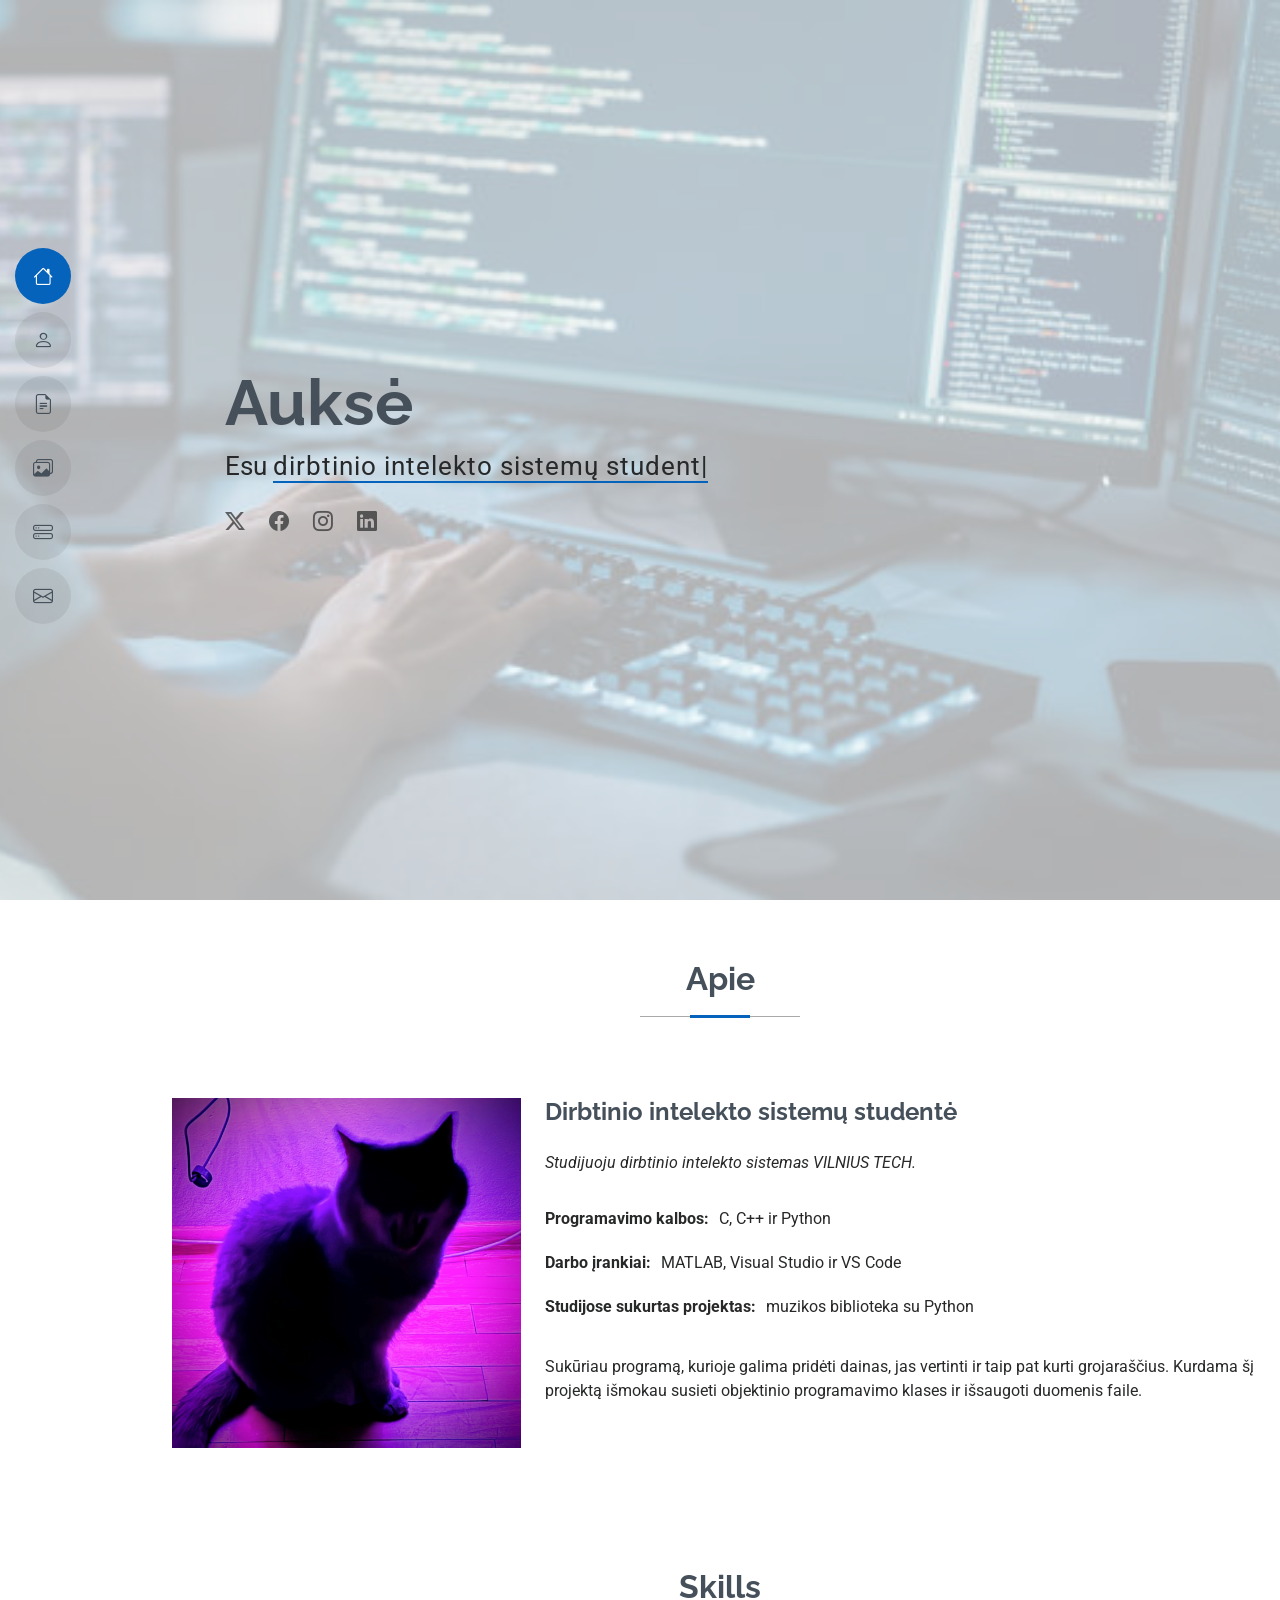
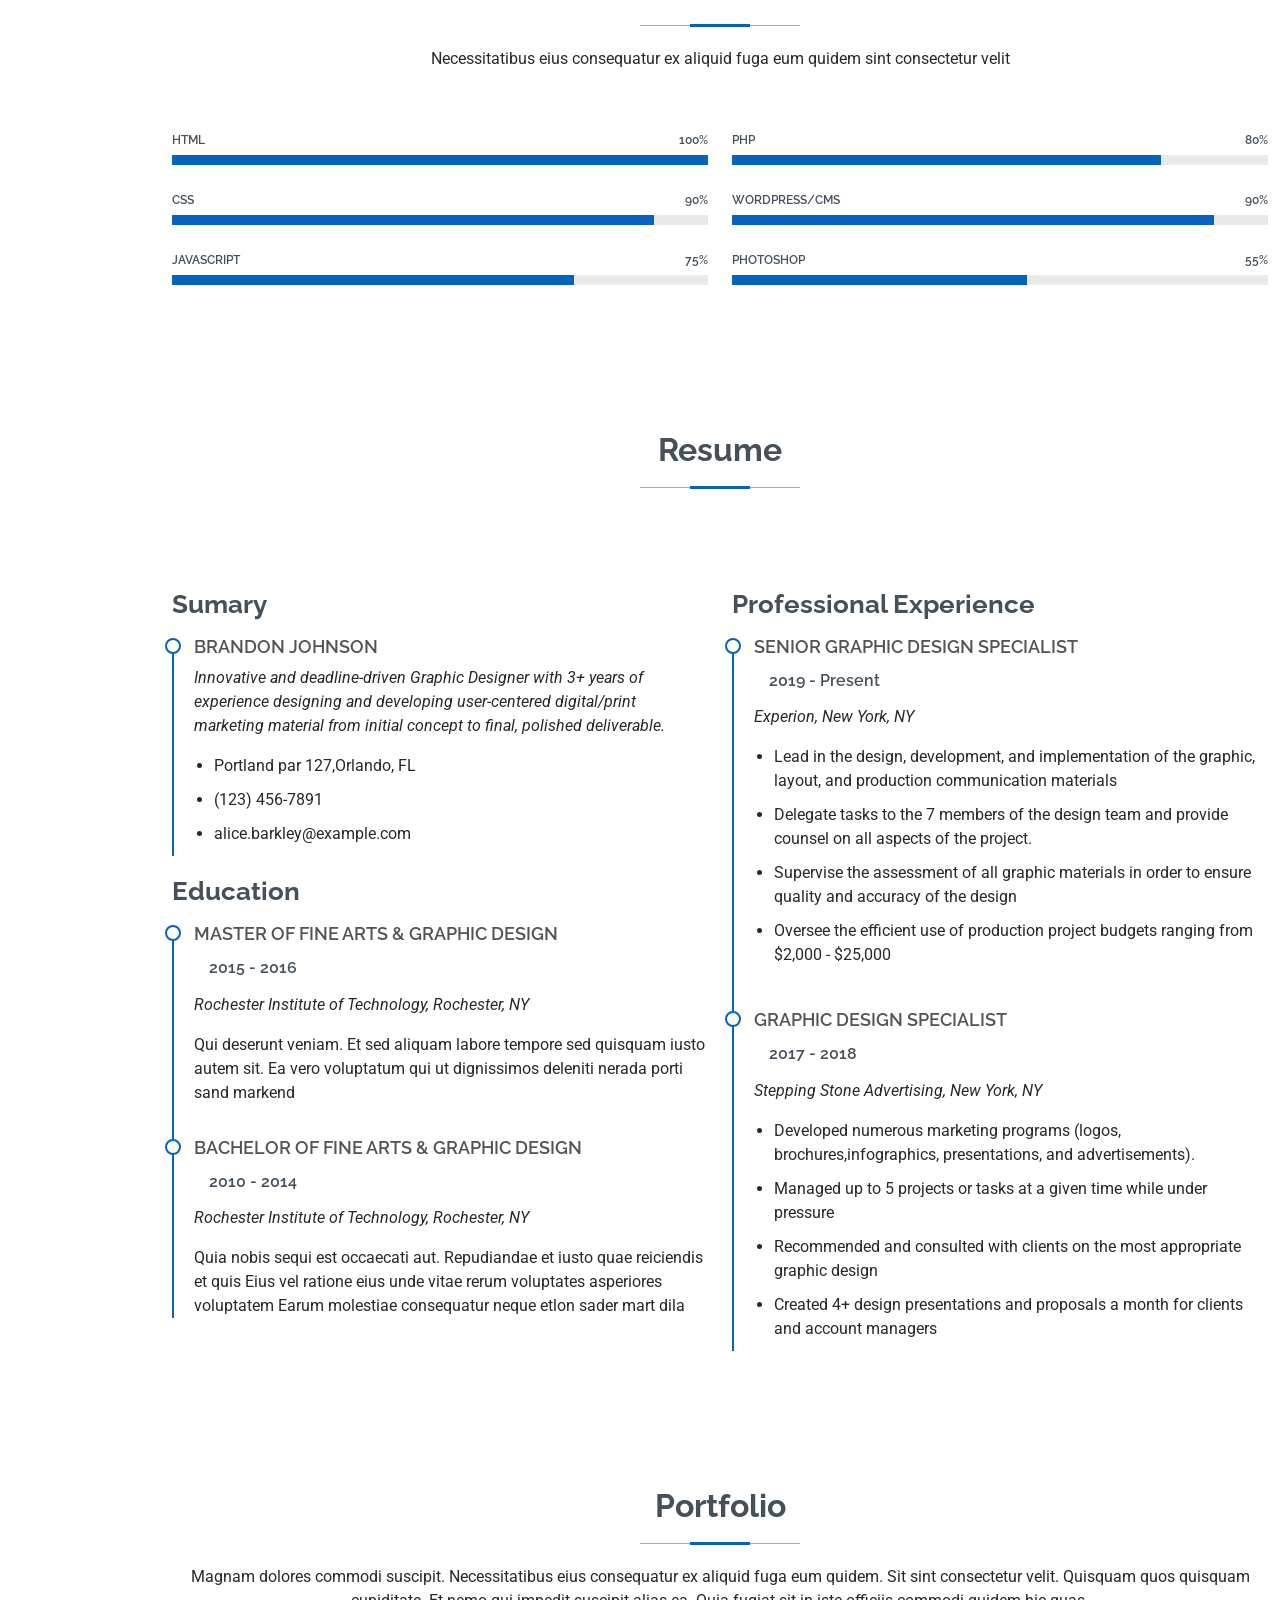
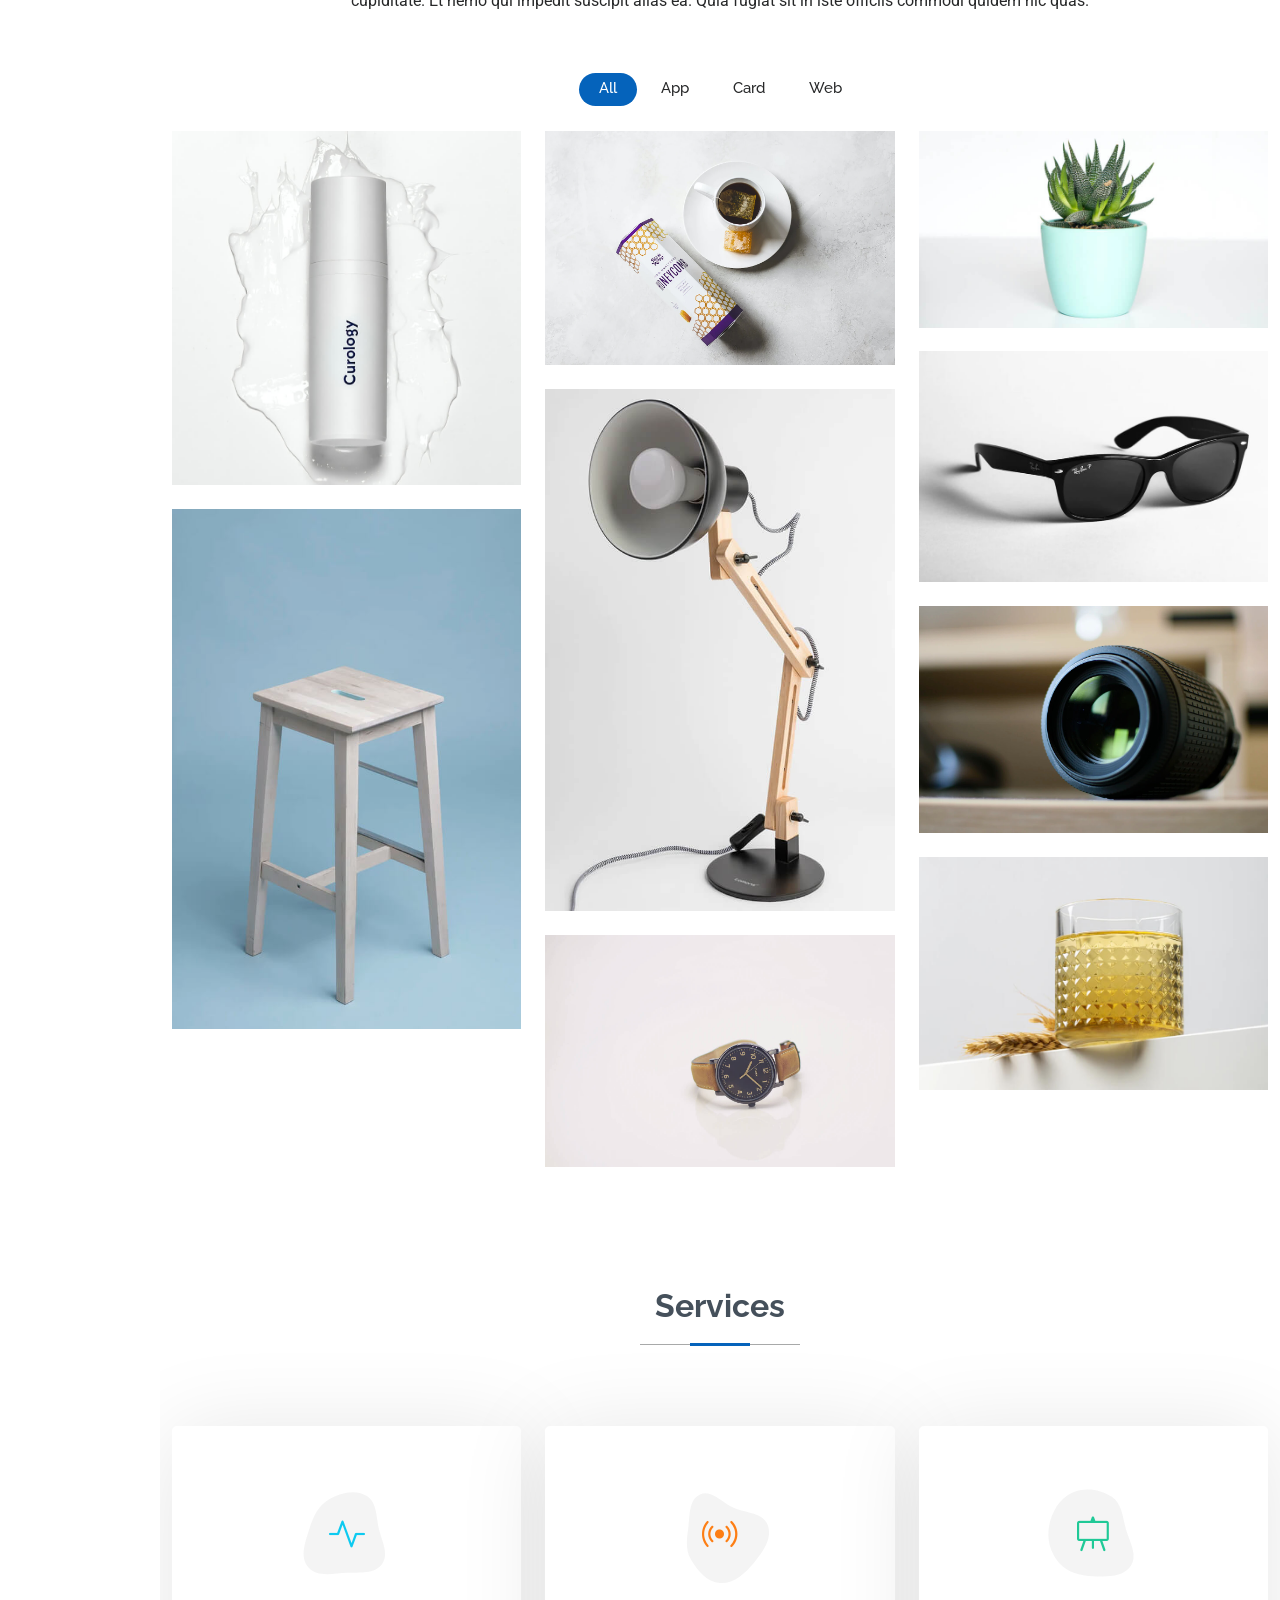
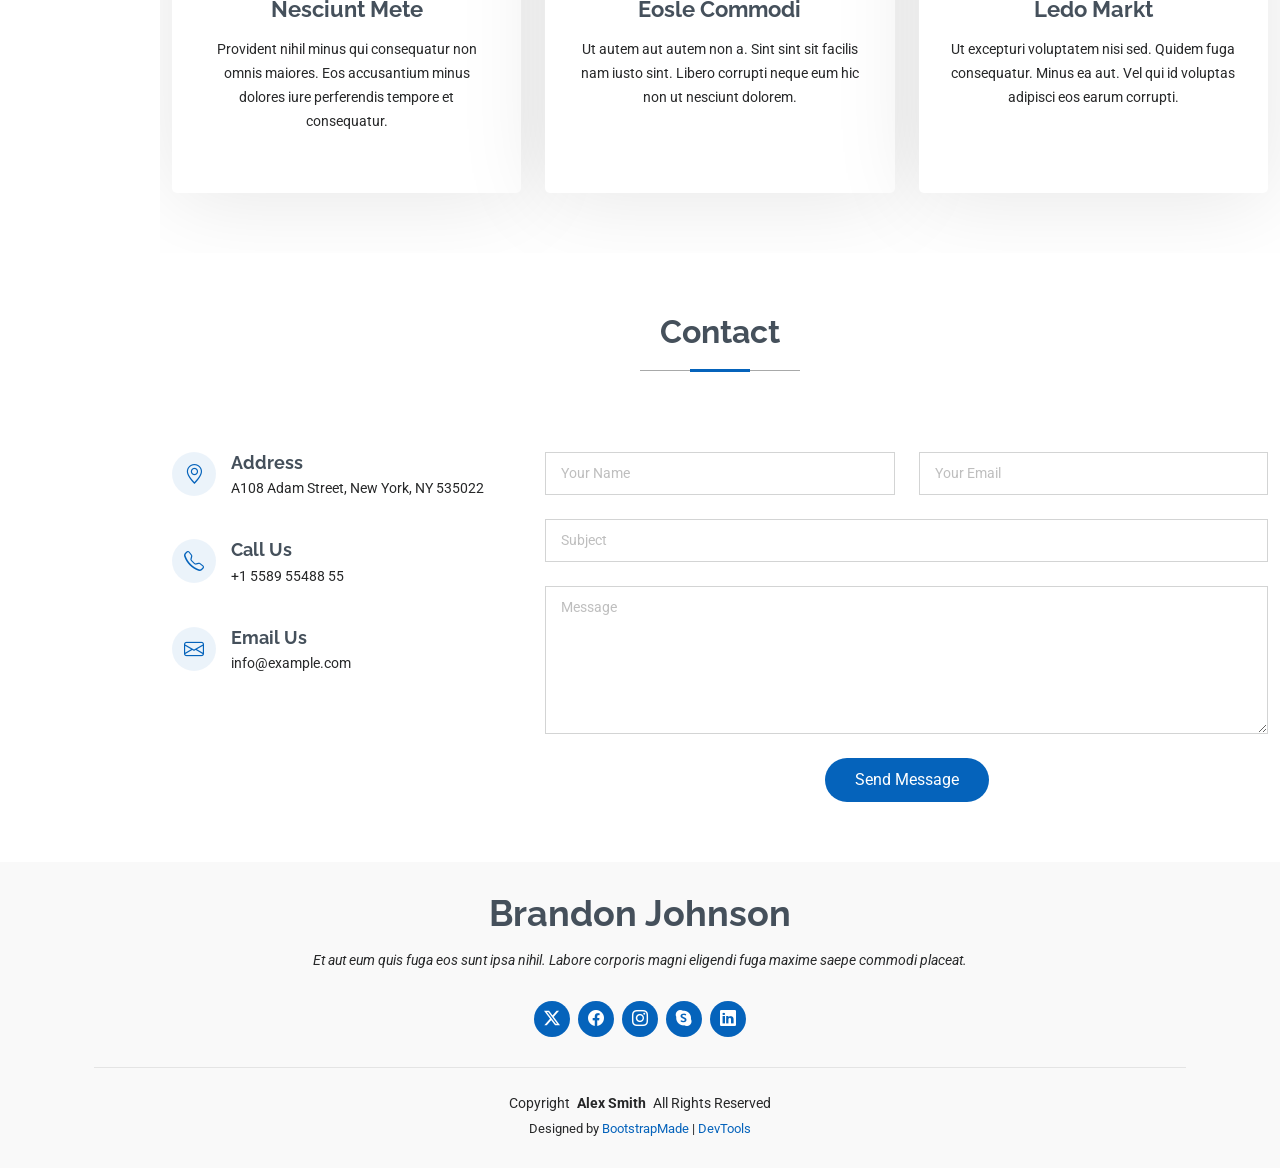
==== commit 219aa5ac: "Atnaujintas CV ir apie skiltis" ====
--- a/index.html
+++ b/index.html
@@ -1,585 +1,962 @@
-<!DOCTYPE html>
+<!doctype html>
 <html lang="lt">
-
-<head>
-  <meta charset="utf-8">
-  <meta content="width=device-width, initial-scale=1.0" name="viewport">
-  <title>Mano CV</title>
-  <meta content="Aukses CV puslapis" name="description">
-  <meta content="" name="keywords">
-
-  <!-- Favicons -->
-  <link href="assets/img/piktograma.png" rel="icon">
-  <link href="assets/img/apple-touch-icon.png" rel="apple-touch-icon">
-
-  <!-- Fonts -->
-  <link href="https://fonts.googleapis.com" rel="preconnect">
-  <link href="https://fonts.gstatic.com" rel="preconnect" crossorigin>
-  <link href="https://fonts.googleapis.com/css2?family=Roboto:ital,wght@0,100;0,300;0,400;0,500;0,700;0,900;1,100;1,300;1,400;1,500;1,700;1,900&family=Poppins:ital,wght@0,100;0,200;0,300;0,400;0,500;0,600;0,700;0,800;0,900;1,100;1,200;1,300;1,400;1,500;1,600;1,700;1,800;1,900&family=Raleway:ital,wght@0,100;0,200;0,300;0,400;0,500;0,600;0,700;0,800;0,900;1,100;1,200;1,300;1,400;1,500;1,600;1,700;1,800;1,900&display=swap" rel="stylesheet">
-
-  <!-- Vendor CSS Files -->
-  <link href="assets/vendor/bootstrap/css/bootstrap.min.css" rel="stylesheet">
-  <link href="assets/vendor/bootstrap-icons/bootstrap-icons.css" rel="stylesheet">
-  <link href="assets/vendor/aos/aos.css" rel="stylesheet">
-  <link href="assets/vendor/glightbox/css/glightbox.min.css" rel="stylesheet">
-  <link href="assets/vendor/swiper/swiper-bundle.min.css" rel="stylesheet">
-
-  <!-- Main CSS File -->
-  <link href="assets/css/main.css" rel="stylesheet">
-
-  <!-- =======================================================
+  <head>
+    <meta charset="utf-8" />
+    <meta content="width=device-width, initial-scale=1.0" name="viewport" />
+    <title>Mano CV</title>
+    <meta name="author" content="Auksė">
+<meta name="description" content="Auksės CV puslapis">
+
+    <!-- Favicons -->
+    <link href="assets/img/piktograma.png" rel="icon" />
+    <link href="assets/img/apple-touch-icon.png" rel="apple-touch-icon" />
+
+    <!-- Fonts -->
+    <link href="https://fonts.googleapis.com" rel="preconnect" />
+    <link href="https://fonts.gstatic.com" rel="preconnect" crossorigin />
+    <link
+      href="https://fonts.googleapis.com/css2?family=Roboto:ital,wght@0,100;0,300;0,400;0,500;0,700;0,900;1,100;1,300;1,400;1,500;1,700;1,900&family=Poppins:ital,wght@0,100;0,200;0,300;0,400;0,500;0,600;0,700;0,800;0,900;1,100;1,200;1,300;1,400;1,500;1,600;1,700;1,800;1,900&family=Raleway:ital,wght@0,100;0,200;0,300;0,400;0,500;0,600;0,700;0,800;0,900;1,100;1,200;1,300;1,400;1,500;1,600;1,700;1,800;1,900&display=swap"
+      rel="stylesheet"
+    />
+
+    <!-- Vendor CSS Files -->
+    <link
+      href="assets/vendor/bootstrap/css/bootstrap.min.css"
+      rel="stylesheet"
+    />
+    <link
+      href="assets/vendor/bootstrap-icons/bootstrap-icons.css"
+      rel="stylesheet"
+    />
+    <link href="assets/vendor/aos/aos.css" rel="stylesheet" />
+    <link
+      href="assets/vendor/glightbox/css/glightbox.min.css"
+      rel="stylesheet"
+    />
+    <link href="assets/vendor/swiper/swiper-bundle.min.css" rel="stylesheet" />
+
+    <!-- Main CSS File -->
+    <link href="assets/css/main.css" rel="stylesheet" />
+
+    <!-- =======================================================
   * Template Name: MyResume
   * Template URL: https://bootstrapmade.com/free-html-bootstrap-template-my-resume/
   * Updated: Jun 29 2024 with Bootstrap v5.3.3
   * Author: BootstrapMade.com
   * License: https://bootstrapmade.com/license/
   ======================================================== -->
-</head>
-
-<body class="index-page">
-
-  <header id="header" class="header d-flex flex-column justify-content-center">
-
-    <i class="header-toggle d-xl-none bi bi-list"></i>
-
-    <nav id="navmenu" class="navmenu">
-      <ul>
-        <li><a href="#hero" class="active"><i class="bi bi-house navicon"></i><span>Pagrindinis</span></a></li>
-        <li><a href="#about"><i class="bi bi-person navicon"></i><span>Apie</span></a></li>
-        <li><a href="#resume"><i class="bi bi-file-earmark-text navicon"></i><span>Patirtis</span></a></li>
-        <li><a href="#portfolio"><i class="bi bi-images navicon"></i><span>Portfolio</span></a></li>
-        <li><a href="#services"><i class="bi bi-hdd-stack navicon"></i><span>Paslaugos</span></a></li>
-        <li><a href="#contact"><i class="bi bi-envelope navicon"></i><span>Kontaktai</span></a></li>
-      </ul>
-    </nav>
-
-  </header>
-
-  <main class="main">
-
-    <!-- Hero Section -->
-    <section id="hero" class="hero section light-background">
-
-      <img src="assets/img/istockphoto-1356364287-612x612.jpg" alt="">
-
-      <div class="container" data-aos="zoom-out">
-        <div class="row justify-content-center">
-          <div class="col-lg-9">
-            <h2>Aukse</h2>
-            <p>I'm <span class="typed" data-typed-items="Programmer, AI engineering student">Designer</span><span class="typed-cursor typed-cursor--blink" aria-hidden="true"></span></p>
-            <div class="social-links">
-              <a href="#"><i class="bi bi-twitter-x"></i></a>
-              <a href="#"><i class="bi bi-facebook"></i></a>
-              <a href="#"><i class="bi bi-instagram"></i></a>
-              <a href="#"><i class="bi bi-linkedin"></i></a>
+  </head>
+
+  <body class="index-page">
+    <header
+      id="header"
+      class="header d-flex flex-column justify-content-center"
+    >
+      <i class="header-toggle d-xl-none bi bi-list"></i>
+
+      <nav id="navmenu" class="navmenu">
+        <ul>
+          <li>
+            <a href="#hero" class="active"
+              ><i class="bi bi-house navicon"></i><span>Pagrindinis</span></a
+            >
+          </li>
+          <li>
+            <a href="#about"
+              ><i class="bi bi-person navicon"></i><span>Apie</span></a
+            >
+          </li>
+          <li>
+            <a href="#resume"
+              ><i class="bi bi-file-earmark-text navicon"></i
+              ><span>Patirtis</span></a
+            >
+          </li>
+          <li>
+            <a href="#portfolio"
+              ><i class="bi bi-images navicon"></i><span>Portfolio</span></a
+            >
+          </li>
+          <li>
+            <a href="#services"
+              ><i class="bi bi-hdd-stack navicon"></i><span>Paslaugos</span></a
+            >
+          </li>
+          <li>
+            <a href="#contact"
+              ><i class="bi bi-envelope navicon"></i><span>Kontaktai</span></a
+            >
+          </li>
+        </ul>
+      </nav>
+    </header>
+
+    <main class="main">
+      <!-- Hero Section -->
+      <section id="hero" class="hero section light-background">
+        <img src="assets/img/istockphoto-1356364287-612x612.jpg" alt="" />
+
+        <div class="container" data-aos="zoom-out">
+          <div class="row justify-content-center">
+            <div class="col-lg-9">
+              <h2>Auksė</h2>
+              <p>
+                Esu
+                <span
+                  class="typed"
+                  data-typed-items="dirbtinio intelekto sistemų studentė, programuotoja"
+                  >dirbtinio intelekto sistemų studentė</span
+                ><span
+                  class="typed-cursor typed-cursor--blink"
+                  aria-hidden="true"
+                ></span>
+              </p>
+              <div class="social-links">
+                <a href="#"><i class="bi bi-twitter-x"></i></a>
+                <a href="#"><i class="bi bi-facebook"></i></a>
+                <a href="#"><i class="bi bi-instagram"></i></a>
+                <a href="#"><i class="bi bi-linkedin"></i></a>
+              </div>
             </div>
           </div>
         </div>
+      </section>
+      <!-- /Hero Section -->
+
+      <!-- About Section -->
+      <section id="about" class="about section">
+        <!-- Section Title -->
+        <div class="container section-title" data-aos="fade-up">
+          <h2>Apie</h2>
+        </div>
+        <!-- End Section Title -->
+
+        <div class="container" data-aos="fade-up" data-aos-delay="100">
+          <div class="row gy-4 justify-content-center">
+            <div class="col-lg-4">
+              <img src="assets/img/profilio.JPG" class="img-fluid" alt="" />
+            </div>
+            <div class="col-lg-8 content">
+              <h2>Dirbtinio intelekto sistemų studentė</h2>
+
+              <p class="fst-italic py-3">
+                Studijuoju dirbtinio intelekto sistemas VILNIUS TECH.
+              </p>
+
+              <ul>
+                <li><strong>Programavimo kalbos:</strong> C, C++ ir Python</li>
+                <li>
+                  <strong>Darbo įrankiai:</strong> MATLAB, Visual Studio ir VS
+                  Code
+                </li>
+                <li>
+                  <strong>Studijose sukurtas projektas:</strong> muzikos biblioteka su
+                  Python
+                </li>
+              </ul>
+
+              <p class="py-3">
+                Sukūriau programą, kurioje galima pridėti dainas, jas vertinti ir taip pat
+                kurti grojaraščius. Kurdama šį projektą išmokau susieti
+                objektinio programavimo klases ir išsaugoti duomenis faile.
+              </p>
+            </div>
+          </div>
+        </div>
+      </section>
+      <!-- /About Section -->
+
+      <!-- Skills Section -->
+      <section id="skills" class="skills section">
+        <!-- Section Title -->
+        <div class="container section-title" data-aos="fade-up">
+          <h2>Skills</h2>
+          <p>
+            Necessitatibus eius consequatur ex aliquid fuga eum quidem sint
+            consectetur velit
+          </p>
+        </div>
+        <!-- End Section Title -->
+
+        <div class="container" data-aos="fade-up" data-aos-delay="100">
+          <div class="row skills-content skills-animation">
+            <div class="col-lg-6">
+              <div class="progress">
+                <span class="skill"
+                  ><span>HTML</span> <i class="val">100%</i></span
+                >
+                <div class="progress-bar-wrap">
+                  <div
+                    class="progress-bar"
+                    role="progressbar"
+                    aria-valuenow="100"
+                    aria-valuemin="0"
+                    aria-valuemax="100"
+                  ></div>
+                </div>
+              </div>
+              <!-- End Skills Item -->
+
+              <div class="progress">
+                <span class="skill"
+                  ><span>CSS</span> <i class="val">90%</i></span
+                >
+                <div class="progress-bar-wrap">
+                  <div
+                    class="progress-bar"
+                    role="progressbar"
+                    aria-valuenow="90"
+                    aria-valuemin="0"
+                    aria-valuemax="100"
+                  ></div>
+                </div>
+              </div>
+              <!-- End Skills Item -->
+
+              <div class="progress">
+                <span class="skill"
+                  ><span>JavaScript</span> <i class="val">75%</i></span
+                >
+                <div class="progress-bar-wrap">
+                  <div
+                    class="progress-bar"
+                    role="progressbar"
+                    aria-valuenow="75"
+                    aria-valuemin="0"
+                    aria-valuemax="100"
+                  ></div>
+                </div>
+              </div>
+              <!-- End Skills Item -->
+            </div>
+
+            <div class="col-lg-6">
+              <div class="progress">
+                <span class="skill"
+                  ><span>PHP</span> <i class="val">80%</i></span
+                >
+                <div class="progress-bar-wrap">
+                  <div
+                    class="progress-bar"
+                    role="progressbar"
+                    aria-valuenow="80"
+                    aria-valuemin="0"
+                    aria-valuemax="100"
+                  ></div>
+                </div>
+              </div>
+              <!-- End Skills Item -->
+
+              <div class="progress">
+                <span class="skill"
+                  ><span>WordPress/CMS</span> <i class="val">90%</i></span
+                >
+                <div class="progress-bar-wrap">
+                  <div
+                    class="progress-bar"
+                    role="progressbar"
+                    aria-valuenow="90"
+                    aria-valuemin="0"
+                    aria-valuemax="100"
+                  ></div>
+                </div>
+              </div>
+              <!-- End Skills Item -->
+
+              <div class="progress">
+                <span class="skill"
+                  ><span>Photoshop</span> <i class="val">55%</i></span
+                >
+                <div class="progress-bar-wrap">
+                  <div
+                    class="progress-bar"
+                    role="progressbar"
+                    aria-valuenow="55"
+                    aria-valuemin="0"
+                    aria-valuemax="100"
+                  ></div>
+                </div>
+              </div>
+              <!-- End Skills Item -->
+            </div>
+          </div>
+        </div>
+      </section>
+      <!-- /Skills Section -->
+
+      <!-- Resume Section -->
+      <section id="resume" class="resume section">
+        <!-- Section Title -->
+        <div class="container section-title" data-aos="fade-up">
+          <h2>Resume</h2>
+        </div>
+        <!-- End Section Title -->
+
+        <div class="container">
+          <div class="row">
+            <div class="col-lg-6" data-aos="fade-up" data-aos-delay="100">
+              <h3 class="resume-title">Sumary</h3>
+
+              <div class="resume-item pb-0">
+                <h4>Brandon Johnson</h4>
+                <p>
+                  <em
+                    >Innovative and deadline-driven Graphic Designer with 3+
+                    years of experience designing and developing user-centered
+                    digital/print marketing material from initial concept to
+                    final, polished deliverable.</em
+                  >
+                </p>
+                <ul>
+                  <li>Portland par 127,Orlando, FL</li>
+                  <li>(123) 456-7891</li>
+                  <li>alice.barkley@example.com</li>
+                </ul>
+              </div>
+              <!-- Edn Resume Item -->
+
+              <h3 class="resume-title">Education</h3>
+              <div class="resume-item">
+                <h4>Master of Fine Arts &amp; Graphic Design</h4>
+                <h5>2015 - 2016</h5>
+                <p><em>Rochester Institute of Technology, Rochester, NY</em></p>
+                <p>
+                  Qui deserunt veniam. Et sed aliquam labore tempore sed
+                  quisquam iusto autem sit. Ea vero voluptatum qui ut
+                  dignissimos deleniti nerada porti sand markend
+                </p>
+              </div>
+              <!-- Edn Resume Item -->
+
+              <div class="resume-item">
+                <h4>Bachelor of Fine Arts &amp; Graphic Design</h4>
+                <h5>2010 - 2014</h5>
+                <p><em>Rochester Institute of Technology, Rochester, NY</em></p>
+                <p>
+                  Quia nobis sequi est occaecati aut. Repudiandae et iusto quae
+                  reiciendis et quis Eius vel ratione eius unde vitae rerum
+                  voluptates asperiores voluptatem Earum molestiae consequatur
+                  neque etlon sader mart dila
+                </p>
+              </div>
+              <!-- Edn Resume Item -->
+            </div>
+
+            <div class="col-lg-6" data-aos="fade-up" data-aos-delay="200">
+              <h3 class="resume-title">Professional Experience</h3>
+              <div class="resume-item">
+                <h4>Senior graphic design specialist</h4>
+                <h5>2019 - Present</h5>
+                <p><em>Experion, New York, NY </em></p>
+                <ul>
+                  <li>
+                    Lead in the design, development, and implementation of the
+                    graphic, layout, and production communication materials
+                  </li>
+                  <li>
+                    Delegate tasks to the 7 members of the design team and
+                    provide counsel on all aspects of the project.
+                  </li>
+                  <li>
+                    Supervise the assessment of all graphic materials in order
+                    to ensure quality and accuracy of the design
+                  </li>
+                  <li>
+                    Oversee the efficient use of production project budgets
+                    ranging from $2,000 - $25,000
+                  </li>
+                </ul>
+              </div>
+              <!-- Edn Resume Item -->
+
+              <div class="resume-item">
+                <h4>Graphic design specialist</h4>
+                <h5>2017 - 2018</h5>
+                <p><em>Stepping Stone Advertising, New York, NY</em></p>
+                <ul>
+                  <li>
+                    Developed numerous marketing programs (logos,
+                    brochures,infographics, presentations, and advertisements).
+                  </li>
+                  <li>
+                    Managed up to 5 projects or tasks at a given time while
+                    under pressure
+                  </li>
+                  <li>
+                    Recommended and consulted with clients on the most
+                    appropriate graphic design
+                  </li>
+                  <li>
+                    Created 4+ design presentations and proposals a month for
+                    clients and account managers
+                  </li>
+                </ul>
+              </div>
+              <!-- Edn Resume Item -->
+            </div>
+          </div>
+        </div>
+      </section>
+      <!-- /Resume Section -->
+
+      <!-- Portfolio Section -->
+      <section id="portfolio" class="portfolio section">
+        <!-- Section Title -->
+        <div class="container section-title" data-aos="fade-up">
+          <h2>Portfolio</h2>
+          <p>
+            Magnam dolores commodi suscipit. Necessitatibus eius consequatur ex
+            aliquid fuga eum quidem. Sit sint consectetur velit. Quisquam quos
+            quisquam cupiditate. Et nemo qui impedit suscipit alias ea. Quia
+            fugiat sit in iste officiis commodi quidem hic quas.
+          </p>
+        </div>
+        <!-- End Section Title -->
+
+        <div class="container">
+          <div
+            class="isotope-layout"
+            data-default-filter="*"
+            data-layout="masonry"
+            data-sort="original-order"
+          >
+            <ul
+              class="portfolio-filters isotope-filters"
+              data-aos="fade-up"
+              data-aos-delay="100"
+            >
+              <li data-filter="*" class="filter-active">All</li>
+              <li data-filter=".filter-app">App</li>
+              <li data-filter=".filter-product">Card</li>
+              <li data-filter=".filter-branding">Web</li>
+            </ul>
+            <!-- End Portfolio Filters -->
+
+            <div
+              class="row gy-4 isotope-container"
+              data-aos="fade-up"
+              data-aos-delay="200"
+            >
+              <div
+                class="col-lg-4 col-md-6 portfolio-item isotope-item filter-app"
+              >
+                <img
+                  src="assets/img/masonry-portfolio/masonry-portfolio-1.jpg"
+                  class="img-fluid"
+                  alt=""
+                />
+                <div class="portfolio-info">
+                  <h4>App 1</h4>
+                  <p>Lorem ipsum, dolor sit</p>
+                  <a
+                    href="assets/img/masonry-portfolio/masonry-portfolio-1.jpg"
+                    title="App 1"
+                    data-gallery="portfolio-gallery-app"
+                    class="glightbox preview-link"
+                    ><i class="bi bi-zoom-in"></i
+                  ></a>
+                  <a href="" title="More Details" class="details-link"
+                    ><i class="bi bi-link-45deg"></i
+                  ></a>
+                </div>
+              </div>
+              <!-- End Portfolio Item -->
+
+              <div
+                class="col-lg-4 col-md-6 portfolio-item isotope-item filter-product"
+              >
+                <img
+                  src="assets/img/masonry-portfolio/masonry-portfolio-2.jpg"
+                  class="img-fluid"
+                  alt=""
+                />
+                <div class="portfolio-info">
+                  <h4>Product 1</h4>
+                  <p>Lorem ipsum, dolor sit</p>
+                  <a
+                    href="assets/img/masonry-portfolio/masonry-portfolio-2.jpg"
+                    title="Product 1"
+                    data-gallery="portfolio-gallery-product"
+                    class="glightbox preview-link"
+                    ><i class="bi bi-zoom-in"></i
+                  ></a>
+                  <a href="" title="More Details" class="details-link"
+                    ><i class="bi bi-link-45deg"></i
+                  ></a>
+                </div>
+              </div>
+              <!-- End Portfolio Item -->
+
+              <div
+                class="col-lg-4 col-md-6 portfolio-item isotope-item filter-branding"
+              >
+                <img
+                  src="assets/img/masonry-portfolio/masonry-portfolio-3.jpg"
+                  class="img-fluid"
+                  alt=""
+                />
+                <div class="portfolio-info">
+                  <h4>Branding 1</h4>
+                  <p>Lorem ipsum, dolor sit</p>
+                  <a
+                    href="assets/img/masonry-portfolio/masonry-portfolio-3.jpg"
+                    title="Branding 1"
+                    data-gallery="portfolio-gallery-branding"
+                    class="glightbox preview-link"
+                    ><i class="bi bi-zoom-in"></i
+                  ></a>
+                  <a href="" title="More Details" class="details-link"
+                    ><i class="bi bi-link-45deg"></i
+                  ></a>
+                </div>
+              </div>
+              <!-- End Portfolio Item -->
+
+              <div
+                class="col-lg-4 col-md-6 portfolio-item isotope-item filter-app"
+              >
+                <img
+                  src="assets/img/masonry-portfolio/masonry-portfolio-4.jpg"
+                  class="img-fluid"
+                  alt=""
+                />
+                <div class="portfolio-info">
+                  <h4>App 2</h4>
+                  <p>Lorem ipsum, dolor sit</p>
+                  <a
+                    href="assets/img/masonry-portfolio/masonry-portfolio-4.jpg"
+                    title="App 2"
+                    data-gallery="portfolio-gallery-app"
+                    class="glightbox preview-link"
+                    ><i class="bi bi-zoom-in"></i
+                  ></a>
+                  <a href="" title="More Details" class="details-link"
+                    ><i class="bi bi-link-45deg"></i
+                  ></a>
+                </div>
+              </div>
+              <!-- End Portfolio Item -->
+
+              <div
+                class="col-lg-4 col-md-6 portfolio-item isotope-item filter-product"
+              >
+                <img
+                  src="assets/img/masonry-portfolio/masonry-portfolio-5.jpg"
+                  class="img-fluid"
+                  alt=""
+                />
+                <div class="portfolio-info">
+                  <h4>Product 2</h4>
+                  <p>Lorem ipsum, dolor sit</p>
+                  <a
+                    href="assets/img/masonry-portfolio/masonry-portfolio-5.jpg"
+                    title="Product 2"
+                    data-gallery="portfolio-gallery-product"
+                    class="glightbox preview-link"
+                    ><i class="bi bi-zoom-in"></i
+                  ></a>
+                  <a href="" title="More Details" class="details-link"
+                    ><i class="bi bi-link-45deg"></i
+                  ></a>
+                </div>
+              </div>
+              <!-- End Portfolio Item -->
+
+              <div
+                class="col-lg-4 col-md-6 portfolio-item isotope-item filter-branding"
+              >
+                <img
+                  src="assets/img/masonry-portfolio/masonry-portfolio-6.jpg"
+                  class="img-fluid"
+                  alt=""
+                />
+                <div class="portfolio-info">
+                  <h4>Branding 2</h4>
+                  <p>Lorem ipsum, dolor sit</p>
+                  <a
+                    href="assets/img/masonry-portfolio/masonry-portfolio-6.jpg"
+                    title="Branding 2"
+                    data-gallery="portfolio-gallery-branding"
+                    class="glightbox preview-link"
+                    ><i class="bi bi-zoom-in"></i
+                  ></a>
+                  <a href="" title="More Details" class="details-link"
+                    ><i class="bi bi-link-45deg"></i
+                  ></a>
+                </div>
+              </div>
+              <!-- End Portfolio Item -->
+
+              <div
+                class="col-lg-4 col-md-6 portfolio-item isotope-item filter-app"
+              >
+                <img
+                  src="assets/img/masonry-portfolio/masonry-portfolio-7.jpg"
+                  class="img-fluid"
+                  alt=""
+                />
+                <div class="portfolio-info">
+                  <h4>App 3</h4>
+                  <p>Lorem ipsum, dolor sit</p>
+                  <a
+                    href="assets/img/masonry-portfolio/masonry-portfolio-7.jpg"
+                    title="App 3"
+                    data-gallery="portfolio-gallery-app"
+                    class="glightbox preview-link"
+                    ><i class="bi bi-zoom-in"></i
+                  ></a>
+                  <a href="" title="More Details" class="details-link"
+                    ><i class="bi bi-link-45deg"></i
+                  ></a>
+                </div>
+              </div>
+              <!-- End Portfolio Item -->
+
+              <div
+                class="col-lg-4 col-md-6 portfolio-item isotope-item filter-product"
+              >
+                <img
+                  src="assets/img/masonry-portfolio/masonry-portfolio-8.jpg"
+                  class="img-fluid"
+                  alt=""
+                />
+                <div class="portfolio-info">
+                  <h4>Product 3</h4>
+                  <p>Lorem ipsum, dolor sit</p>
+                  <a
+                    href="assets/img/masonry-portfolio/masonry-portfolio-8.jpg"
+                    title="Product 3"
+                    data-gallery="portfolio-gallery-product"
+                    class="glightbox preview-link"
+                    ><i class="bi bi-zoom-in"></i
+                  ></a>
+                  <a href="" title="More Details" class="details-link"
+                    ><i class="bi bi-link-45deg"></i
+                  ></a>
+                </div>
+              </div>
+              <!-- End Portfolio Item -->
+
+              <div
+                class="col-lg-4 col-md-6 portfolio-item isotope-item filter-branding"
+              >
+                <img
+                  src="assets/img/masonry-portfolio/masonry-portfolio-9.jpg"
+                  class="img-fluid"
+                  alt=""
+                />
+                <div class="portfolio-info">
+                  <h4>Branding 3</h4>
+                  <p>Lorem ipsum, dolor sit</p>
+                  <a
+                    href="assets/img/masonry-portfolio/masonry-portfolio-9.jpg"
+                    title="Branding 2"
+                    data-gallery="portfolio-gallery-branding"
+                    class="glightbox preview-link"
+                    ><i class="bi bi-zoom-in"></i
+                  ></a>
+                  <a href="" title="More Details" class="details-link"
+                    ><i class="bi bi-link-45deg"></i
+                  ></a>
+                </div>
+              </div>
+              <!-- End Portfolio Item -->
+            </div>
+            <!-- End Portfolio Container -->
+          </div>
+        </div>
+      </section>
+      <!-- /Portfolio Section -->
+
+      <!-- Services Section -->
+      <section id="services" class="services section">
+        <!-- Section Title -->
+        <div class="container section-title" data-aos="fade-up">
+          <h2>Services</h2>
+        </div>
+        <!-- End Section Title -->
+
+        <div class="container">
+          <div class="row gy-4">
+            <div
+              class="col-lg-4 col-md-6"
+              data-aos="fade-up"
+              data-aos-delay="100"
+            >
+              <div class="service-item item-cyan position-relative">
+                <div class="icon">
+                  <svg
+                    width="100"
+                    height="100"
+                    viewBox="0 0 600 600"
+                    xmlns="http://www.w3.org/2000/svg"
+                  >
+                    <path
+                      stroke="none"
+                      stroke-width="0"
+                      fill="#f5f5f5"
+                      d="M300,521.0016835830174C376.1290562159157,517.8887921683347,466.0731472004068,529.7835943286574,510.70327084640275,468.03025145048787C554.3714126377745,407.6079735673963,508.03601936045806,328.9844924480964,491.2728898941984,256.3432110539036C474.5976632858925,184.082847569629,479.9380746630129,96.60480741107993,416.23090153303,58.64404602377083C348.86323505073057,18.502131276798302,261.93793281208167,40.57373210992963,193.5410806939664,78.93577620505333C130.42746243093433,114.334589627462,98.30271207620316,179.96522072025542,76.75703585869454,249.04625023123273C51.97151888228291,328.5150500222984,13.704378332031375,421.85034740162234,66.52175969318436,486.19268352777647C119.04800174914682,550.1803526380478,217.28368757567262,524.383925680826,300,521.0016835830174"
+                    ></path>
+                  </svg>
+                  <i class="bi bi-activity"></i>
+                </div>
+                <a href="#" class="stretched-link">
+                  <h3>Nesciunt Mete</h3>
+                </a>
+                <p>
+                  Provident nihil minus qui consequatur non omnis maiores. Eos
+                  accusantium minus dolores iure perferendis tempore et
+                  consequatur.
+                </p>
+              </div>
+            </div>
+            <!-- End Service Item -->
+
+            <div
+              class="col-lg-4 col-md-6"
+              data-aos="fade-up"
+              data-aos-delay="200"
+            >
+              <div class="service-item item-orange position-relative">
+                <div class="icon">
+                  <svg
+                    width="100"
+                    height="100"
+                    viewBox="0 0 600 600"
+                    xmlns="http://www.w3.org/2000/svg"
+                  >
+                    <path
+                      stroke="none"
+                      stroke-width="0"
+                      fill="#f5f5f5"
+                      d="M300,582.0697525312426C382.5290701553225,586.8405444964366,449.9789794690241,525.3245884688669,502.5850820975895,461.55621195738473C556.606425686781,396.0723002908107,615.8543463187945,314.28637112970534,586.6730223649479,234.56875336149918C558.9533121215079,158.8439757836574,454.9685369536778,164.00468322053177,381.49747125262974,130.76875717737553C312.15926192815925,99.40240125094834,248.97055460311594,18.661163978235184,179.8680185752513,50.54337015887873C110.5421016452524,82.52863877960104,119.82277516462835,180.83849132639028,109.12597500060166,256.43424936330496C100.08760227029461,320.3096726198365,92.17705696193138,384.0621239912766,124.79988738764834,439.7174275375508C164.83382741302287,508.01625554203684,220.96474134820875,577.5009287672846,300,582.0697525312426"
+                    ></path>
+                  </svg>
+                  <i class="bi bi-broadcast"></i>
+                </div>
+                <a href="#" class="stretched-link">
+                  <h3>Eosle Commodi</h3>
+                </a>
+                <p>
+                  Ut autem aut autem non a. Sint sint sit facilis nam iusto
+                  sint. Libero corrupti neque eum hic non ut nesciunt dolorem.
+                </p>
+              </div>
+            </div>
+            <!-- End Service Item -->
+
+            <div
+              class="col-lg-4 col-md-6"
+              data-aos="fade-up"
+              data-aos-delay="300"
+            >
+              <div class="service-item item-teal position-relative">
+                <div class="icon">
+                  <svg
+                    width="100"
+                    height="100"
+                    viewBox="0 0 600 600"
+                    xmlns="http://www.w3.org/2000/svg"
+                  >
+                    <path
+                      stroke="none"
+                      stroke-width="0"
+                      fill="#f5f5f5"
+                      d="M300,541.5067337569781C382.14930387511276,545.0595476570109,479.8736841581634,548.3450877840088,526.4010558755058,480.5488172755941C571.5218469581645,414.80211281144784,517.5187510058486,332.0715597781072,496.52539010469104,255.14436215662573C477.37192572678356,184.95920475031193,473.57363656557914,105.61284051026155,413.0603344069578,65.22779650032875C343.27470386102294,18.654635553484475,251.2091493199835,5.337323636656869,175.0934190732945,40.62881213300186C97.87086631185822,76.43348514350839,51.98124368387456,156.15599469081315,36.44837278890362,239.84606092416172C21.716077023791087,319.22268207091537,43.775223500013084,401.1760424656574,96.891909868211,461.97329694683043C147.22146801428983,519.5804099606455,223.5754009179313,538.201503339737,300,541.5067337569781"
+                    ></path>
+                  </svg>
+                  <i class="bi bi-easel"></i>
+                </div>
+                <a href="#" class="stretched-link">
+                  <h3>Ledo Markt</h3>
+                </a>
+                <p>
+                  Ut excepturi voluptatem nisi sed. Quidem fuga consequatur.
+                  Minus ea aut. Vel qui id voluptas adipisci eos earum corrupti.
+                </p>
+              </div>
+            </div>
+            <!-- End Service Item -->
+          </div>
+        </div>
+      </section>
+      <!-- /Services Section -->
+
+      <!-- Contact Section -->
+      <section id="contact" class="contact section">
+        <!-- Section Title -->
+        <div class="container section-title" data-aos="fade-up">
+          <h2>Contact</h2>
+        </div>
+        <!-- End Section Title -->
+
+        <div class="container" data-aos="fade" data-aos-delay="100">
+          <div class="row gy-4">
+            <div class="col-lg-4">
+              <div
+                class="info-item d-flex"
+                data-aos="fade-up"
+                data-aos-delay="200"
+              >
+                <i class="bi bi-geo-alt flex-shrink-0"></i>
+                <div>
+                  <h3>Address</h3>
+                  <p>A108 Adam Street, New York, NY 535022</p>
+                </div>
+              </div>
+              <!-- End Info Item -->
+
+              <div
+                class="info-item d-flex"
+                data-aos="fade-up"
+                data-aos-delay="300"
+              >
+                <i class="bi bi-telephone flex-shrink-0"></i>
+                <div>
+                  <h3>Call Us</h3>
+                  <p>+1 5589 55488 55</p>
+                </div>
+              </div>
+              <!-- End Info Item -->
+
+              <div
+                class="info-item d-flex"
+                data-aos="fade-up"
+                data-aos-delay="400"
+              >
+                <i class="bi bi-envelope flex-shrink-0"></i>
+                <div>
+                  <h3>Email Us</h3>
+                  <p>info@example.com</p>
+                </div>
+              </div>
+              <!-- End Info Item -->
+            </div>
+
+            <div class="col-lg-8">
+              <form
+                action="forms/contact.php"
+                method="post"
+                class="php-email-form"
+                data-aos="fade-up"
+                data-aos-delay="200"
+              >
+                <div class="row gy-4">
+                  <div class="col-md-6">
+                    <input
+                      type="text"
+                      name="name"
+                      class="form-control"
+                      placeholder="Your Name"
+                      required=""
+                    />
+                  </div>
+
+                  <div class="col-md-6">
+                    <input
+                      type="email"
+                      class="form-control"
+                      name="email"
+                      placeholder="Your Email"
+                      required=""
+                    />
+                  </div>
+
+                  <div class="col-md-12">
+                    <input
+                      type="text"
+                      class="form-control"
+                      name="subject"
+                      placeholder="Subject"
+                      required=""
+                    />
+                  </div>
+
+                  <div class="col-md-12">
+                    <textarea
+                      class="form-control"
+                      name="message"
+                      rows="6"
+                      placeholder="Message"
+                      required=""
+                    ></textarea>
+                  </div>
+
+                  <div class="col-md-12 text-center">
+                    <div class="loading">Loading</div>
+                    <div class="error-message"></div>
+                    <div class="sent-message">
+                      Your message has been sent. Thank you!
+                    </div>
+
+                    <button type="submit">Send Message</button>
+                  </div>
+                </div>
+              </form>
+            </div>
+            <!-- End Contact Form -->
+          </div>
+        </div>
+      </section>
+      <!-- /Contact Section -->
+    </main>
+
+    <footer id="footer" class="footer position-relative light-background">
+      <div class="container">
+        <h3 class="sitename">Brandon Johnson</h3>
+        <p>
+          Et aut eum quis fuga eos sunt ipsa nihil. Labore corporis magni
+          eligendi fuga maxime saepe commodi placeat.
+        </p>
+        <div class="social-links d-flex justify-content-center">
+          <a href=""><i class="bi bi-twitter-x"></i></a>
+          <a href=""><i class="bi bi-facebook"></i></a>
+          <a href=""><i class="bi bi-instagram"></i></a>
+          <a href=""><i class="bi bi-skype"></i></a>
+          <a href=""><i class="bi bi-linkedin"></i></a>
+        </div>
+        <div class="container">
+          <div class="copyright">
+            <span>Copyright</span>
+            <strong class="px-1 sitename">Alex Smith</strong>
+            <span>All Rights Reserved</span>
+          </div>
+          <div class="credits">
+            <!-- All the links in the footer should remain intact. -->
+            <!-- You can delete the links only if you've purchased the pro version. -->
+            <!-- Licensing information: https://bootstrapmade.com/license/ -->
+            <!-- Purchase the pro version with working PHP/AJAX contact form: [buy-url] -->
+            Designed by <a href="https://bootstrapmade.com/">BootstrapMade</a> |
+            <a href="https://bootstrapmade.com/tools/">DevTools</a>
+          </div>
+        </div>
       </div>
-
-    </section><!-- /Hero Section -->
-
-    <!-- About Section -->
-    <section id="about" class="about section">
-
-      <!-- Section Title -->
-      <div class="container section-title" data-aos="fade-up">
-        <h2>Apie</h2>
-      </div><!-- End Section Title -->
-
-      <div class="container" data-aos="fade-up" data-aos-delay="100">
-
-        <div class="row gy-4 justify-content-center">
-          <div class="col-lg-4">
-            <img src="assets/img/OIP.webp" class="img-fluid" alt="">
-          </div>
-          <div class="col-lg-8 content">
-            <h2>Programuotoja &amp; AI inzinerijos studente</h2>
-            <p class="fst-italic py-3">
-              Mokausi universitete, taip pat mokausi koduoti.
-            </p>
-            <div class="row">
-              <div class="col-lg-6">
-                <ul>
-                  <li><i class="bi bi-chevron-right"></i> <strong>Gimtadienis:</strong> <span>30 Vasario 3000</span></li>
-                  <li><i class="bi bi-chevron-right"></i> <strong>Svetaine:</strong> <span>sita svetaine</span></li>
-                  <li><i class="bi bi-chevron-right"></i> <strong>Telefonas:</strong> <span>+123 456 7890</span></li>
-                  <li><i class="bi bi-chevron-right"></i> <strong>Miestas:</strong> <span>Pats graziausias, Lietuva</span></li>
-                </ul>
-              </div>
-              <div class="col-lg-6">
-                <ul>
-                  <li><i class="bi bi-chevron-right"></i> <strong>Metai:</strong> <span>visi</span></li>
-                  <li><i class="bi bi-chevron-right"></i> <strong>Issilavinimas:</strong> <span>Bandomas bakalauras</span></li>
-                  <li><i class="bi bi-chevron-right"></i> <strong>Email:</strong> <span>vardenispavardenis@pacyzdys.com</span></li>
-                  <li><i class="bi bi-chevron-right"></i> <strong>Freelance:</strong> <span>Galima</span></li>
-                </ul>
-              </div>
-            </div>
-            <p class="py-3">
-              Bandau kurt svetaine ir tai visai sunku
-            </p>
-          </div>
-        </div>
-
-      </div>
-
-    </section><!-- /About Section -->
-
-    <!-- Skills Section -->
-    <section id="skills" class="skills section">
-
-      <!-- Section Title -->
-      <div class="container section-title" data-aos="fade-up">
-        <h2>Skills</h2>
-        <p>Necessitatibus eius consequatur ex aliquid fuga eum quidem sint consectetur velit</p>
-      </div><!-- End Section Title -->
-
-      <div class="container" data-aos="fade-up" data-aos-delay="100">
-
-        <div class="row skills-content skills-animation">
-
-          <div class="col-lg-6">
-
-            <div class="progress">
-              <span class="skill"><span>HTML</span> <i class="val">100%</i></span>
-              <div class="progress-bar-wrap">
-                <div class="progress-bar" role="progressbar" aria-valuenow="100" aria-valuemin="0" aria-valuemax="100"></div>
-              </div>
-            </div><!-- End Skills Item -->
-
-            <div class="progress">
-              <span class="skill"><span>CSS</span> <i class="val">90%</i></span>
-              <div class="progress-bar-wrap">
-                <div class="progress-bar" role="progressbar" aria-valuenow="90" aria-valuemin="0" aria-valuemax="100"></div>
-              </div>
-            </div><!-- End Skills Item -->
-
-            <div class="progress">
-              <span class="skill"><span>JavaScript</span> <i class="val">75%</i></span>
-              <div class="progress-bar-wrap">
-                <div class="progress-bar" role="progressbar" aria-valuenow="75" aria-valuemin="0" aria-valuemax="100"></div>
-              </div>
-            </div><!-- End Skills Item -->
-
-          </div>
-
-          <div class="col-lg-6">
-
-            <div class="progress">
-              <span class="skill"><span>PHP</span> <i class="val">80%</i></span>
-              <div class="progress-bar-wrap">
-                <div class="progress-bar" role="progressbar" aria-valuenow="80" aria-valuemin="0" aria-valuemax="100"></div>
-              </div>
-            </div><!-- End Skills Item -->
-
-            <div class="progress">
-              <span class="skill"><span>WordPress/CMS</span> <i class="val">90%</i></span>
-              <div class="progress-bar-wrap">
-                <div class="progress-bar" role="progressbar" aria-valuenow="90" aria-valuemin="0" aria-valuemax="100"></div>
-              </div>
-            </div><!-- End Skills Item -->
-
-            <div class="progress">
-              <span class="skill"><span>Photoshop</span> <i class="val">55%</i></span>
-              <div class="progress-bar-wrap">
-                <div class="progress-bar" role="progressbar" aria-valuenow="55" aria-valuemin="0" aria-valuemax="100"></div>
-              </div>
-            </div><!-- End Skills Item -->
-
-          </div>
-
-        </div>
-
-      </div>
-
-    </section><!-- /Skills Section -->
-
-    <!-- Resume Section -->
-    <section id="resume" class="resume section">
-
-      <!-- Section Title -->
-      <div class="container section-title" data-aos="fade-up">
-        <h2>Resume</h2>
-      </div><!-- End Section Title -->
-
-      <div class="container">
-
-        <div class="row">
-
-          <div class="col-lg-6" data-aos="fade-up" data-aos-delay="100">
-            <h3 class="resume-title">Sumary</h3>
-
-            <div class="resume-item pb-0">
-              <h4>Brandon Johnson</h4>
-              <p><em>Innovative and deadline-driven Graphic Designer with 3+ years of experience designing and developing user-centered digital/print marketing material from initial concept to final, polished deliverable.</em></p>
-              <ul>
-                <li>Portland par 127,Orlando, FL</li>
-                <li>(123) 456-7891</li>
-                <li>alice.barkley@example.com</li>
-              </ul>
-            </div><!-- Edn Resume Item -->
-
-            <h3 class="resume-title">Education</h3>
-            <div class="resume-item">
-              <h4>Master of Fine Arts &amp; Graphic Design</h4>
-              <h5>2015 - 2016</h5>
-              <p><em>Rochester Institute of Technology, Rochester, NY</em></p>
-              <p>Qui deserunt veniam. Et sed aliquam labore tempore sed quisquam iusto autem sit. Ea vero voluptatum qui ut dignissimos deleniti nerada porti sand markend</p>
-            </div><!-- Edn Resume Item -->
-
-            <div class="resume-item">
-              <h4>Bachelor of Fine Arts &amp; Graphic Design</h4>
-              <h5>2010 - 2014</h5>
-              <p><em>Rochester Institute of Technology, Rochester, NY</em></p>
-              <p>Quia nobis sequi est occaecati aut. Repudiandae et iusto quae reiciendis et quis Eius vel ratione eius unde vitae rerum voluptates asperiores voluptatem Earum molestiae consequatur neque etlon sader mart dila</p>
-            </div><!-- Edn Resume Item -->
-
-          </div>
-
-          <div class="col-lg-6" data-aos="fade-up" data-aos-delay="200">
-            <h3 class="resume-title">Professional Experience</h3>
-            <div class="resume-item">
-              <h4>Senior graphic design specialist</h4>
-              <h5>2019 - Present</h5>
-              <p><em>Experion, New York, NY </em></p>
-              <ul>
-                <li>Lead in the design, development, and implementation of the graphic, layout, and production communication materials</li>
-                <li>Delegate tasks to the 7 members of the design team and provide counsel on all aspects of the project. </li>
-                <li>Supervise the assessment of all graphic materials in order to ensure quality and accuracy of the design</li>
-                <li>Oversee the efficient use of production project budgets ranging from $2,000 - $25,000</li>
-              </ul>
-            </div><!-- Edn Resume Item -->
-
-            <div class="resume-item">
-              <h4>Graphic design specialist</h4>
-              <h5>2017 - 2018</h5>
-              <p><em>Stepping Stone Advertising, New York, NY</em></p>
-              <ul>
-                <li>Developed numerous marketing programs (logos, brochures,infographics, presentations, and advertisements).</li>
-                <li>Managed up to 5 projects or tasks at a given time while under pressure</li>
-                <li>Recommended and consulted with clients on the most appropriate graphic design</li>
-                <li>Created 4+ design presentations and proposals a month for clients and account managers</li>
-              </ul>
-            </div><!-- Edn Resume Item -->
-
-          </div>
-
-        </div>
-
-      </div>
-
-    </section><!-- /Resume Section -->
-
-    <!-- Portfolio Section -->
-    <section id="portfolio" class="portfolio section">
-
-      <!-- Section Title -->
-      <div class="container section-title" data-aos="fade-up">
-        <h2>Portfolio</h2>
-        <p>Magnam dolores commodi suscipit. Necessitatibus eius consequatur ex aliquid fuga eum quidem. Sit sint consectetur velit. Quisquam quos quisquam cupiditate. Et nemo qui impedit suscipit alias ea. Quia fugiat sit in iste officiis commodi quidem hic quas.</p>
-      </div><!-- End Section Title -->
-
-      <div class="container">
-
-        <div class="isotope-layout" data-default-filter="*" data-layout="masonry" data-sort="original-order">
-
-          <ul class="portfolio-filters isotope-filters" data-aos="fade-up" data-aos-delay="100">
-            <li data-filter="*" class="filter-active">All</li>
-            <li data-filter=".filter-app">App</li>
-            <li data-filter=".filter-product">Card</li>
-            <li data-filter=".filter-branding">Web</li>
-          </ul><!-- End Portfolio Filters -->
-
-          <div class="row gy-4 isotope-container" data-aos="fade-up" data-aos-delay="200">
-
-            <div class="col-lg-4 col-md-6 portfolio-item isotope-item filter-app">
-              <img src="assets/img/masonry-portfolio/masonry-portfolio-1.jpg" class="img-fluid" alt="">
-              <div class="portfolio-info">
-                <h4>App 1</h4>
-                <p>Lorem ipsum, dolor sit</p>
-                <a href="assets/img/masonry-portfolio/masonry-portfolio-1.jpg" title="App 1" data-gallery="portfolio-gallery-app" class="glightbox preview-link"><i class="bi bi-zoom-in"></i></a>
-                <a href="" title="More Details" class="details-link"><i class="bi bi-link-45deg"></i></a>
-              </div>
-            </div><!-- End Portfolio Item -->
-
-            <div class="col-lg-4 col-md-6 portfolio-item isotope-item filter-product">
-              <img src="assets/img/masonry-portfolio/masonry-portfolio-2.jpg" class="img-fluid" alt="">
-              <div class="portfolio-info">
-                <h4>Product 1</h4>
-                <p>Lorem ipsum, dolor sit</p>
-                <a href="assets/img/masonry-portfolio/masonry-portfolio-2.jpg" title="Product 1" data-gallery="portfolio-gallery-product" class="glightbox preview-link"><i class="bi bi-zoom-in"></i></a>
-                <a href="" title="More Details" class="details-link"><i class="bi bi-link-45deg"></i></a>
-              </div>
-            </div><!-- End Portfolio Item -->
-
-            <div class="col-lg-4 col-md-6 portfolio-item isotope-item filter-branding">
-              <img src="assets/img/masonry-portfolio/masonry-portfolio-3.jpg" class="img-fluid" alt="">
-              <div class="portfolio-info">
-                <h4>Branding 1</h4>
-                <p>Lorem ipsum, dolor sit</p>
-                <a href="assets/img/masonry-portfolio/masonry-portfolio-3.jpg" title="Branding 1" data-gallery="portfolio-gallery-branding" class="glightbox preview-link"><i class="bi bi-zoom-in"></i></a>
-                <a href="" title="More Details" class="details-link"><i class="bi bi-link-45deg"></i></a>
-              </div>
-            </div><!-- End Portfolio Item -->
-
-            <div class="col-lg-4 col-md-6 portfolio-item isotope-item filter-app">
-              <img src="assets/img/masonry-portfolio/masonry-portfolio-4.jpg" class="img-fluid" alt="">
-              <div class="portfolio-info">
-                <h4>App 2</h4>
-                <p>Lorem ipsum, dolor sit</p>
-                <a href="assets/img/masonry-portfolio/masonry-portfolio-4.jpg" title="App 2" data-gallery="portfolio-gallery-app" class="glightbox preview-link"><i class="bi bi-zoom-in"></i></a>
-                <a href="" title="More Details" class="details-link"><i class="bi bi-link-45deg"></i></a>
-              </div>
-            </div><!-- End Portfolio Item -->
-
-            <div class="col-lg-4 col-md-6 portfolio-item isotope-item filter-product">
-              <img src="assets/img/masonry-portfolio/masonry-portfolio-5.jpg" class="img-fluid" alt="">
-              <div class="portfolio-info">
-                <h4>Product 2</h4>
-                <p>Lorem ipsum, dolor sit</p>
-                <a href="assets/img/masonry-portfolio/masonry-portfolio-5.jpg" title="Product 2" data-gallery="portfolio-gallery-product" class="glightbox preview-link"><i class="bi bi-zoom-in"></i></a>
-                <a href="" title="More Details" class="details-link"><i class="bi bi-link-45deg"></i></a>
-              </div>
-            </div><!-- End Portfolio Item -->
-
-            <div class="col-lg-4 col-md-6 portfolio-item isotope-item filter-branding">
-              <img src="assets/img/masonry-portfolio/masonry-portfolio-6.jpg" class="img-fluid" alt="">
-              <div class="portfolio-info">
-                <h4>Branding 2</h4>
-                <p>Lorem ipsum, dolor sit</p>
-                <a href="assets/img/masonry-portfolio/masonry-portfolio-6.jpg" title="Branding 2" data-gallery="portfolio-gallery-branding" class="glightbox preview-link"><i class="bi bi-zoom-in"></i></a>
-                <a href="" title="More Details" class="details-link"><i class="bi bi-link-45deg"></i></a>
-              </div>
-            </div><!-- End Portfolio Item -->
-
-            <div class="col-lg-4 col-md-6 portfolio-item isotope-item filter-app">
-              <img src="assets/img/masonry-portfolio/masonry-portfolio-7.jpg" class="img-fluid" alt="">
-              <div class="portfolio-info">
-                <h4>App 3</h4>
-                <p>Lorem ipsum, dolor sit</p>
-                <a href="assets/img/masonry-portfolio/masonry-portfolio-7.jpg" title="App 3" data-gallery="portfolio-gallery-app" class="glightbox preview-link"><i class="bi bi-zoom-in"></i></a>
-                <a href="" title="More Details" class="details-link"><i class="bi bi-link-45deg"></i></a>
-              </div>
-            </div><!-- End Portfolio Item -->
-
-            <div class="col-lg-4 col-md-6 portfolio-item isotope-item filter-product">
-              <img src="assets/img/masonry-portfolio/masonry-portfolio-8.jpg" class="img-fluid" alt="">
-              <div class="portfolio-info">
-                <h4>Product 3</h4>
-                <p>Lorem ipsum, dolor sit</p>
-                <a href="assets/img/masonry-portfolio/masonry-portfolio-8.jpg" title="Product 3" data-gallery="portfolio-gallery-product" class="glightbox preview-link"><i class="bi bi-zoom-in"></i></a>
-                <a href="" title="More Details" class="details-link"><i class="bi bi-link-45deg"></i></a>
-              </div>
-            </div><!-- End Portfolio Item -->
-
-            <div class="col-lg-4 col-md-6 portfolio-item isotope-item filter-branding">
-              <img src="assets/img/masonry-portfolio/masonry-portfolio-9.jpg" class="img-fluid" alt="">
-              <div class="portfolio-info">
-                <h4>Branding 3</h4>
-                <p>Lorem ipsum, dolor sit</p>
-                <a href="assets/img/masonry-portfolio/masonry-portfolio-9.jpg" title="Branding 2" data-gallery="portfolio-gallery-branding" class="glightbox preview-link"><i class="bi bi-zoom-in"></i></a>
-                <a href="" title="More Details" class="details-link"><i class="bi bi-link-45deg"></i></a>
-              </div>
-            </div><!-- End Portfolio Item -->
-
-          </div><!-- End Portfolio Container -->
-
-        </div>
-
-      </div>
-
-    </section><!-- /Portfolio Section -->
-
-    <!-- Services Section -->
-    <section id="services" class="services section">
-
-      <!-- Section Title -->
-      <div class="container section-title" data-aos="fade-up">
-        <h2>Services</h2>
-      </div><!-- End Section Title -->
-
-      <div class="container">
-
-        <div class="row gy-4">
-
-          <div class="col-lg-4 col-md-6" data-aos="fade-up" data-aos-delay="100">
-            <div class="service-item item-cyan position-relative">
-              <div class="icon">
-                <svg width="100" height="100" viewBox="0 0 600 600" xmlns="http://www.w3.org/2000/svg">
-                  <path stroke="none" stroke-width="0" fill="#f5f5f5" d="M300,521.0016835830174C376.1290562159157,517.8887921683347,466.0731472004068,529.7835943286574,510.70327084640275,468.03025145048787C554.3714126377745,407.6079735673963,508.03601936045806,328.9844924480964,491.2728898941984,256.3432110539036C474.5976632858925,184.082847569629,479.9380746630129,96.60480741107993,416.23090153303,58.64404602377083C348.86323505073057,18.502131276798302,261.93793281208167,40.57373210992963,193.5410806939664,78.93577620505333C130.42746243093433,114.334589627462,98.30271207620316,179.96522072025542,76.75703585869454,249.04625023123273C51.97151888228291,328.5150500222984,13.704378332031375,421.85034740162234,66.52175969318436,486.19268352777647C119.04800174914682,550.1803526380478,217.28368757567262,524.383925680826,300,521.0016835830174"></path>
-                </svg>
-                <i class="bi bi-activity"></i>
-              </div>
-              <a href="#" class="stretched-link">
-                <h3>Nesciunt Mete</h3>
-              </a>
-              <p>Provident nihil minus qui consequatur non omnis maiores. Eos accusantium minus dolores iure perferendis tempore et consequatur.</p>
-            </div>
-          </div><!-- End Service Item -->
-
-          <div class="col-lg-4 col-md-6" data-aos="fade-up" data-aos-delay="200">
-            <div class="service-item item-orange position-relative">
-              <div class="icon">
-                <svg width="100" height="100" viewBox="0 0 600 600" xmlns="http://www.w3.org/2000/svg">
-                  <path stroke="none" stroke-width="0" fill="#f5f5f5" d="M300,582.0697525312426C382.5290701553225,586.8405444964366,449.9789794690241,525.3245884688669,502.5850820975895,461.55621195738473C556.606425686781,396.0723002908107,615.8543463187945,314.28637112970534,586.6730223649479,234.56875336149918C558.9533121215079,158.8439757836574,454.9685369536778,164.00468322053177,381.49747125262974,130.76875717737553C312.15926192815925,99.40240125094834,248.97055460311594,18.661163978235184,179.8680185752513,50.54337015887873C110.5421016452524,82.52863877960104,119.82277516462835,180.83849132639028,109.12597500060166,256.43424936330496C100.08760227029461,320.3096726198365,92.17705696193138,384.0621239912766,124.79988738764834,439.7174275375508C164.83382741302287,508.01625554203684,220.96474134820875,577.5009287672846,300,582.0697525312426"></path>
-                </svg>
-                <i class="bi bi-broadcast"></i>
-              </div>
-              <a href="#" class="stretched-link">
-                <h3>Eosle Commodi</h3>
-              </a>
-              <p>Ut autem aut autem non a. Sint sint sit facilis nam iusto sint. Libero corrupti neque eum hic non ut nesciunt dolorem.</p>
-            </div>
-          </div><!-- End Service Item -->
-
-          <div class="col-lg-4 col-md-6" data-aos="fade-up" data-aos-delay="300">
-            <div class="service-item item-teal position-relative">
-              <div class="icon">
-                <svg width="100" height="100" viewBox="0 0 600 600" xmlns="http://www.w3.org/2000/svg">
-                  <path stroke="none" stroke-width="0" fill="#f5f5f5" d="M300,541.5067337569781C382.14930387511276,545.0595476570109,479.8736841581634,548.3450877840088,526.4010558755058,480.5488172755941C571.5218469581645,414.80211281144784,517.5187510058486,332.0715597781072,496.52539010469104,255.14436215662573C477.37192572678356,184.95920475031193,473.57363656557914,105.61284051026155,413.0603344069578,65.22779650032875C343.27470386102294,18.654635553484475,251.2091493199835,5.337323636656869,175.0934190732945,40.62881213300186C97.87086631185822,76.43348514350839,51.98124368387456,156.15599469081315,36.44837278890362,239.84606092416172C21.716077023791087,319.22268207091537,43.775223500013084,401.1760424656574,96.891909868211,461.97329694683043C147.22146801428983,519.5804099606455,223.5754009179313,538.201503339737,300,541.5067337569781"></path>
-                </svg>
-                <i class="bi bi-easel"></i>
-              </div>
-              <a href="#" class="stretched-link">
-                <h3>Ledo Markt</h3>
-              </a>
-              <p>Ut excepturi voluptatem nisi sed. Quidem fuga consequatur. Minus ea aut. Vel qui id voluptas adipisci eos earum corrupti.</p>
-            </div>
-          </div><!-- End Service Item -->
-
-        </div>
-
-      </div>
-
-    </section><!-- /Services Section -->
-
-    <!-- Contact Section -->
-    <section id="contact" class="contact section">
-
-      <!-- Section Title -->
-      <div class="container section-title" data-aos="fade-up">
-        <h2>Contact</h2>
-      </div><!-- End Section Title -->
-
-      <div class="container" data-aos="fade" data-aos-delay="100">
-
-        <div class="row gy-4">
-
-          <div class="col-lg-4">
-            <div class="info-item d-flex" data-aos="fade-up" data-aos-delay="200">
-              <i class="bi bi-geo-alt flex-shrink-0"></i>
-              <div>
-                <h3>Address</h3>
-                <p>A108 Adam Street, New York, NY 535022</p>
-              </div>
-            </div><!-- End Info Item -->
-
-            <div class="info-item d-flex" data-aos="fade-up" data-aos-delay="300">
-              <i class="bi bi-telephone flex-shrink-0"></i>
-              <div>
-                <h3>Call Us</h3>
-                <p>+1 5589 55488 55</p>
-              </div>
-            </div><!-- End Info Item -->
-
-            <div class="info-item d-flex" data-aos="fade-up" data-aos-delay="400">
-              <i class="bi bi-envelope flex-shrink-0"></i>
-              <div>
-                <h3>Email Us</h3>
-                <p>info@example.com</p>
-              </div>
-            </div><!-- End Info Item -->
-
-          </div>
-
-          <div class="col-lg-8">
-            <form action="forms/contact.php" method="post" class="php-email-form" data-aos="fade-up" data-aos-delay="200">
-              <div class="row gy-4">
-
-                <div class="col-md-6">
-                  <input type="text" name="name" class="form-control" placeholder="Your Name" required="">
-                </div>
-
-                <div class="col-md-6 ">
-                  <input type="email" class="form-control" name="email" placeholder="Your Email" required="">
-                </div>
-
-                <div class="col-md-12">
-                  <input type="text" class="form-control" name="subject" placeholder="Subject" required="">
-                </div>
-
-                <div class="col-md-12">
-                  <textarea class="form-control" name="message" rows="6" placeholder="Message" required=""></textarea>
-                </div>
-
-                <div class="col-md-12 text-center">
-                  <div class="loading">Loading</div>
-                  <div class="error-message"></div>
-                  <div class="sent-message">Your message has been sent. Thank you!</div>
-
-                  <button type="submit">Send Message</button>
-                </div>
-
-              </div>
-            </form>
-          </div><!-- End Contact Form -->
-
-        </div>
-
-      </div>
-
-    </section><!-- /Contact Section -->
-
-  </main>
-
-  <footer id="footer" class="footer position-relative light-background">
-    <div class="container">
-      <h3 class="sitename">Brandon Johnson</h3>
-      <p>Et aut eum quis fuga eos sunt ipsa nihil. Labore corporis magni eligendi fuga maxime saepe commodi placeat.</p>
-      <div class="social-links d-flex justify-content-center">
-        <a href=""><i class="bi bi-twitter-x"></i></a>
-        <a href=""><i class="bi bi-facebook"></i></a>
-        <a href=""><i class="bi bi-instagram"></i></a>
-        <a href=""><i class="bi bi-skype"></i></a>
-        <a href=""><i class="bi bi-linkedin"></i></a>
-      </div>
-      <div class="container">
-        <div class="copyright">
-          <span>Copyright</span> <strong class="px-1 sitename">Alex Smith</strong> <span>All Rights Reserved</span>
-        </div>
-        <div class="credits">
-          <!-- All the links in the footer should remain intact. -->
-          <!-- You can delete the links only if you've purchased the pro version. -->
-          <!-- Licensing information: https://bootstrapmade.com/license/ -->
-          <!-- Purchase the pro version with working PHP/AJAX contact form: [buy-url] -->
-          Designed by <a href="https://bootstrapmade.com/">BootstrapMade</a> | <a href="https://bootstrapmade.com/tools/">DevTools</a>
-        </div>
-      </div>
-    </div>
-  </footer>
-
-  <!-- Scroll Top -->
-  <a href="#" id="scroll-top" class="scroll-top d-flex align-items-center justify-content-center"><i class="bi bi-arrow-up-short"></i></a>
-
-  <!-- Preloader -->
-  <div id="preloader"></div>
-
-  <!-- Vendor JS Files -->
-  <script src="assets/vendor/bootstrap/js/bootstrap.bundle.min.js"></script>
-  <script src="assets/vendor/php-email-form/validate.js"></script>
-  <script src="assets/vendor/aos/aos.js"></script>
-  <script src="assets/vendor/typed.js/typed.umd.js"></script>
-  <script src="assets/vendor/purecounter/purecounter_vanilla.js"></script>
-  <script src="assets/vendor/waypoints/noframework.waypoints.js"></script>
-  <script src="assets/vendor/glightbox/js/glightbox.min.js"></script>
-  <script src="assets/vendor/imagesloaded/imagesloaded.pkgd.min.js"></script>
-  <script src="assets/vendor/isotope-layout/isotope.pkgd.min.js"></script>
-  <script src="assets/vendor/swiper/swiper-bundle.min.js"></script>
-
-  <!-- Main JS File -->
-  <script src="assets/js/main.js"></script>
-
-</body>
-
+    </footer>
+
+    <!-- Scroll Top -->
+    <a
+      href="#"
+      id="scroll-top"
+      class="scroll-top d-flex align-items-center justify-content-center"
+      ><i class="bi bi-arrow-up-short"></i
+    ></a>
+
+    <!-- Preloader -->
+    <div id="preloader"></div>
+
+    <!-- Vendor JS Files -->
+    <script src="assets/vendor/bootstrap/js/bootstrap.bundle.min.js"></script>
+    <script src="assets/vendor/php-email-form/validate.js"></script>
+    <script src="assets/vendor/aos/aos.js"></script>
+    <script src="assets/vendor/typed.js/typed.umd.js"></script>
+    <script src="assets/vendor/purecounter/purecounter_vanilla.js"></script>
+    <script src="assets/vendor/waypoints/noframework.waypoints.js"></script>
+    <script src="assets/vendor/glightbox/js/glightbox.min.js"></script>
+    <script src="assets/vendor/imagesloaded/imagesloaded.pkgd.min.js"></script>
+    <script src="assets/vendor/isotope-layout/isotope.pkgd.min.js"></script>
+    <script src="assets/vendor/swiper/swiper-bundle.min.js"></script>
+
+    <!-- Main JS File -->
+    <script src="assets/js/main.js"></script>
+  </body>
 </html>
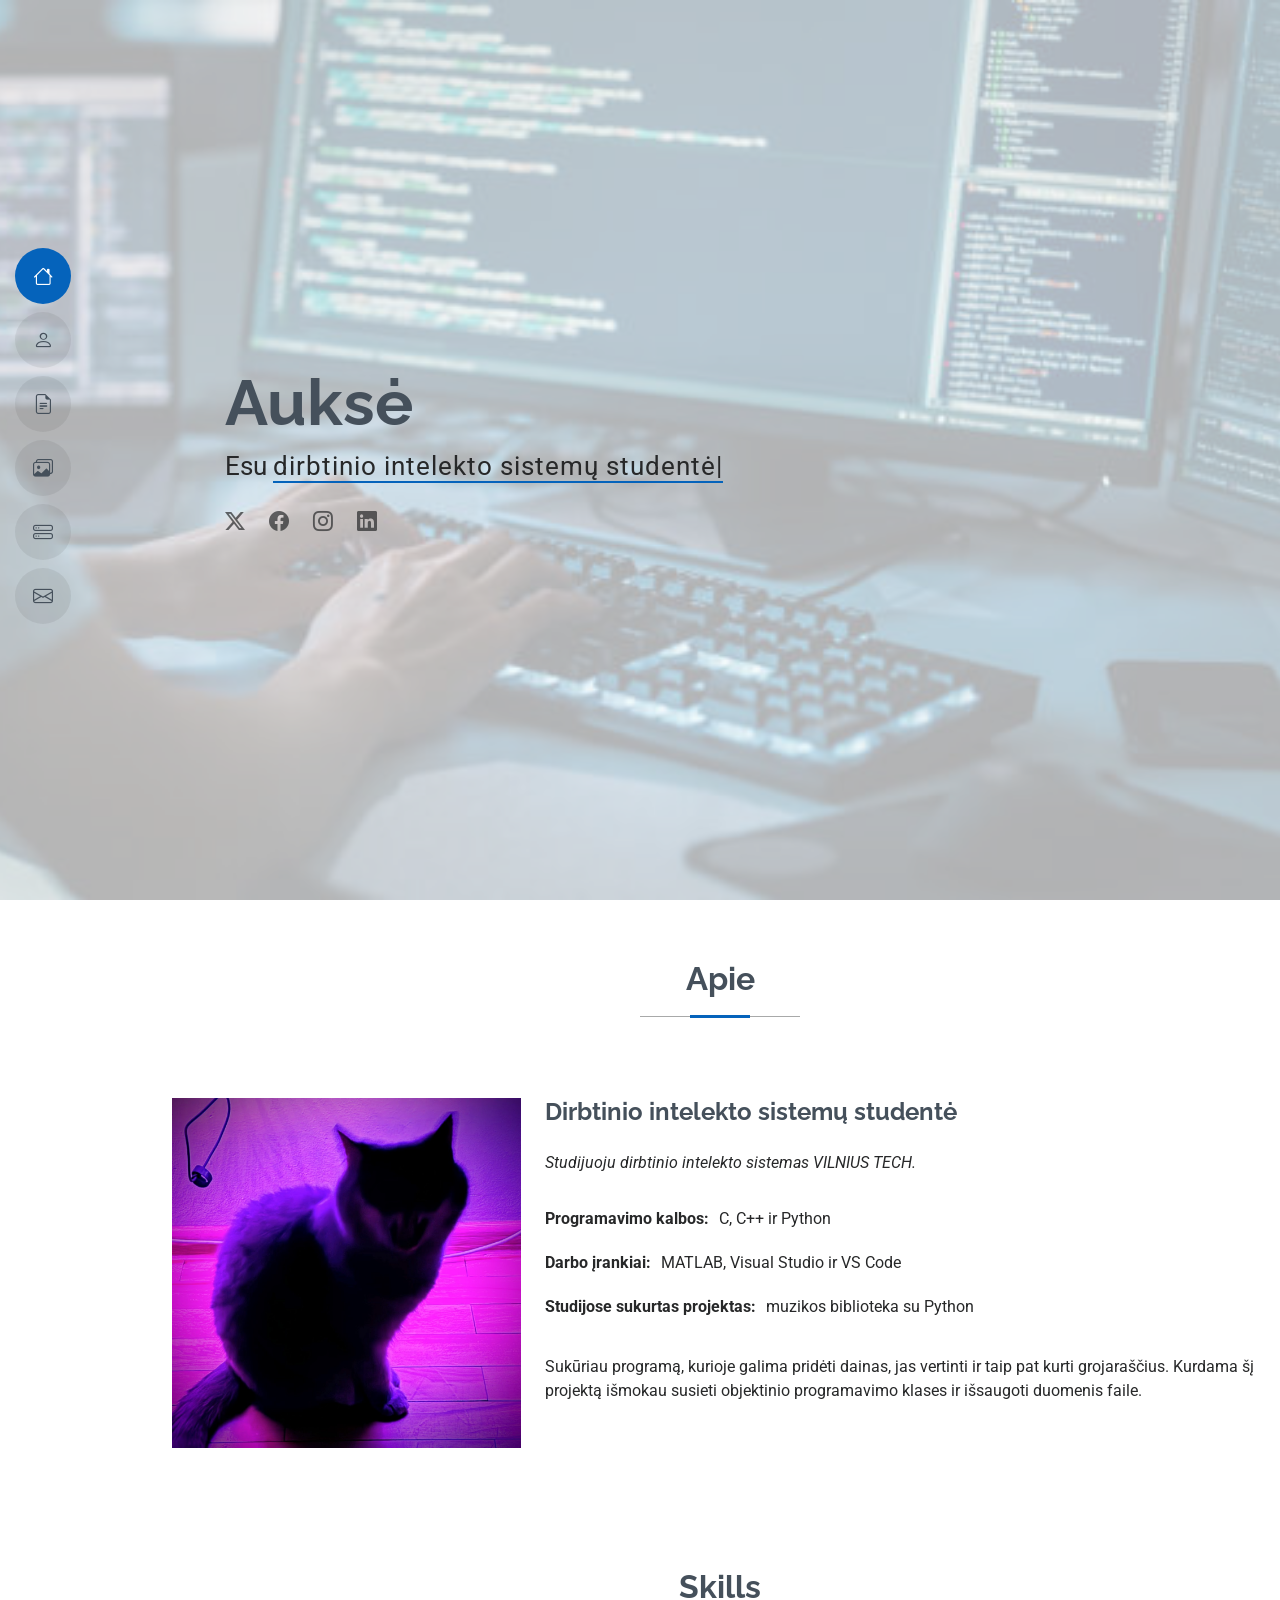
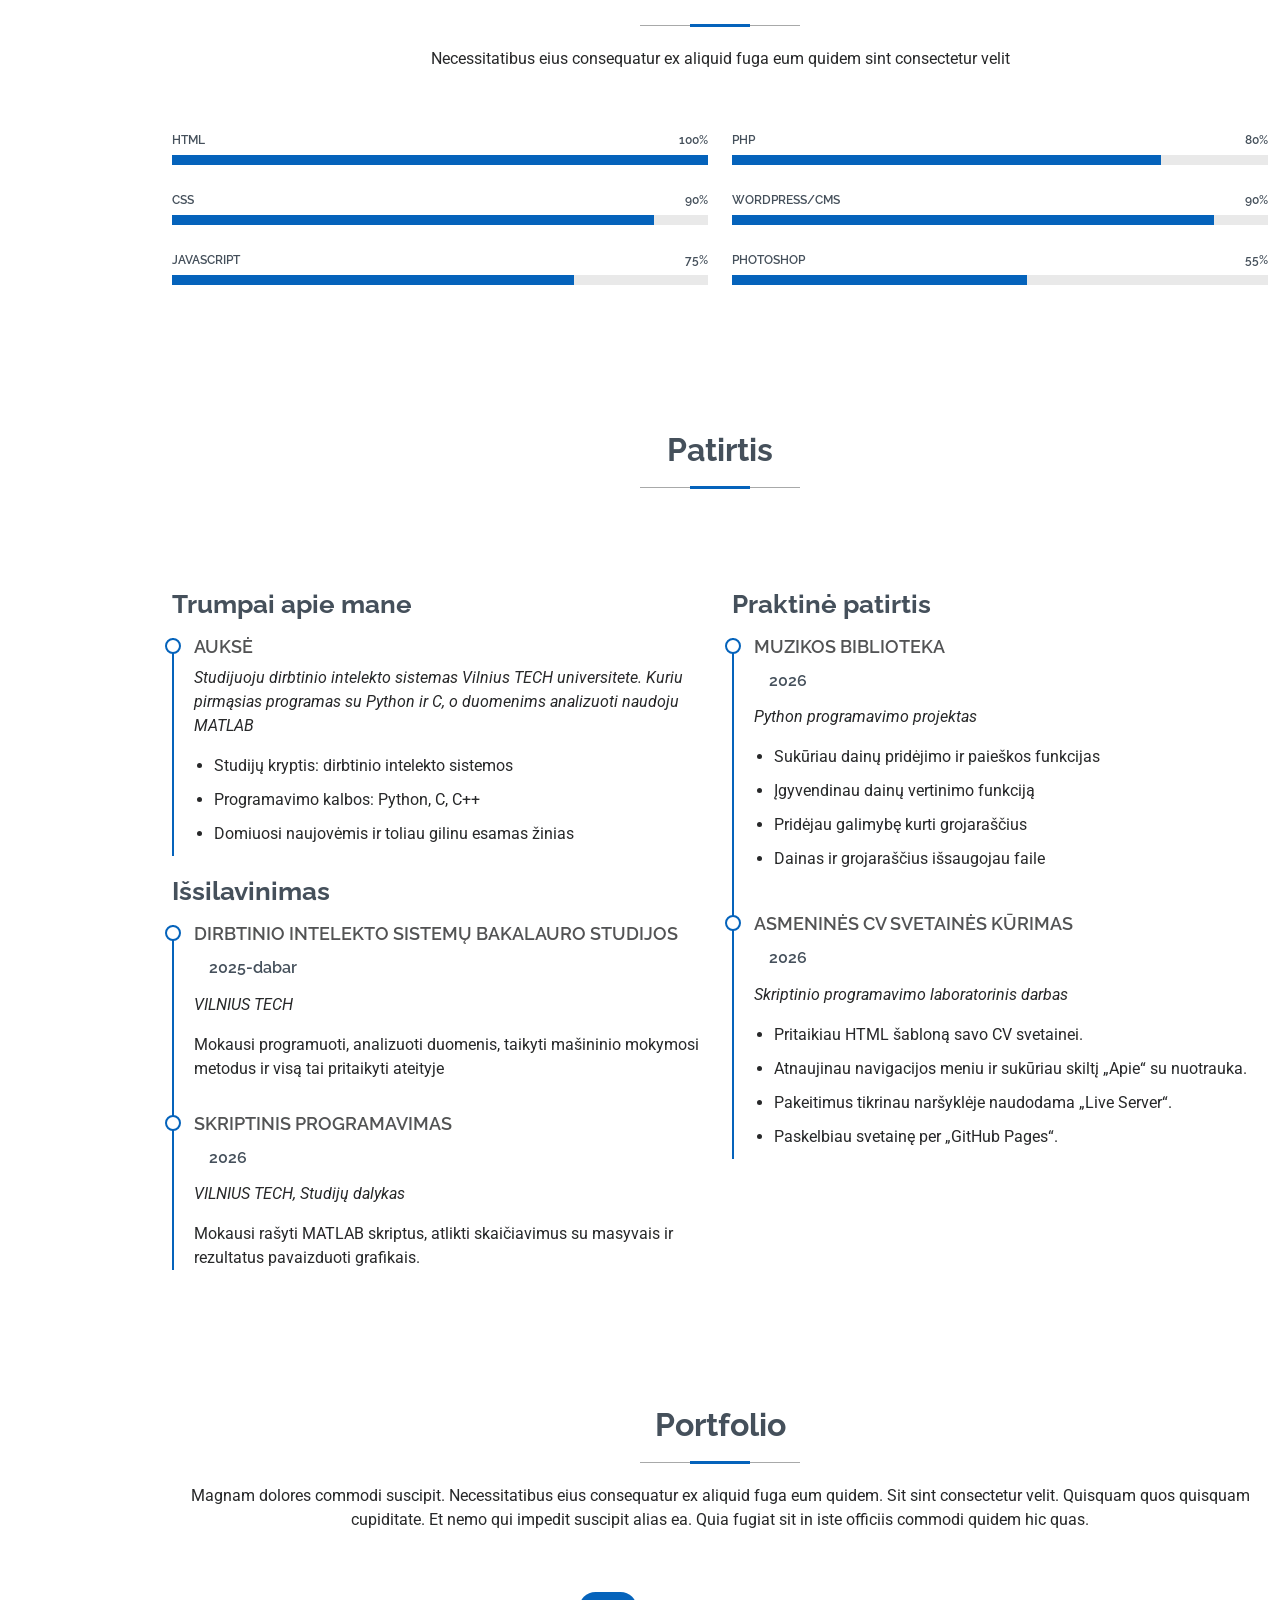
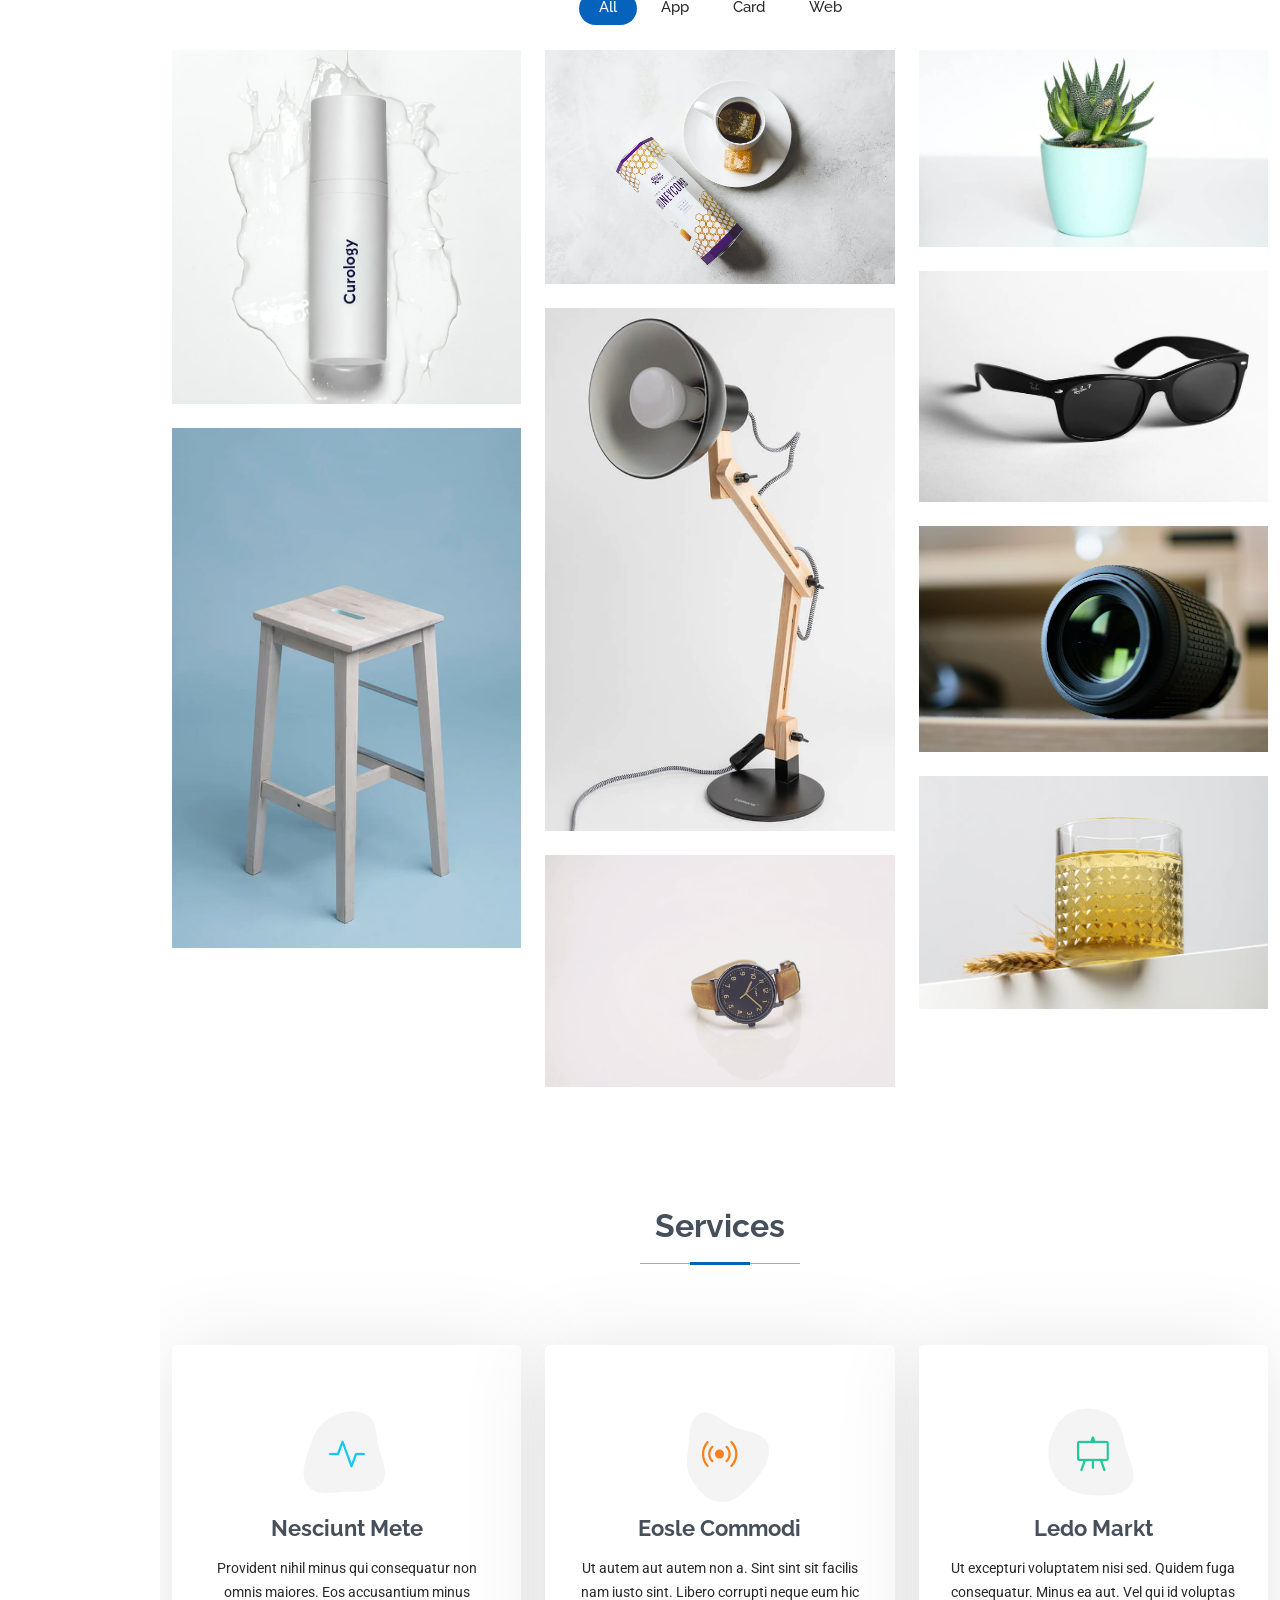
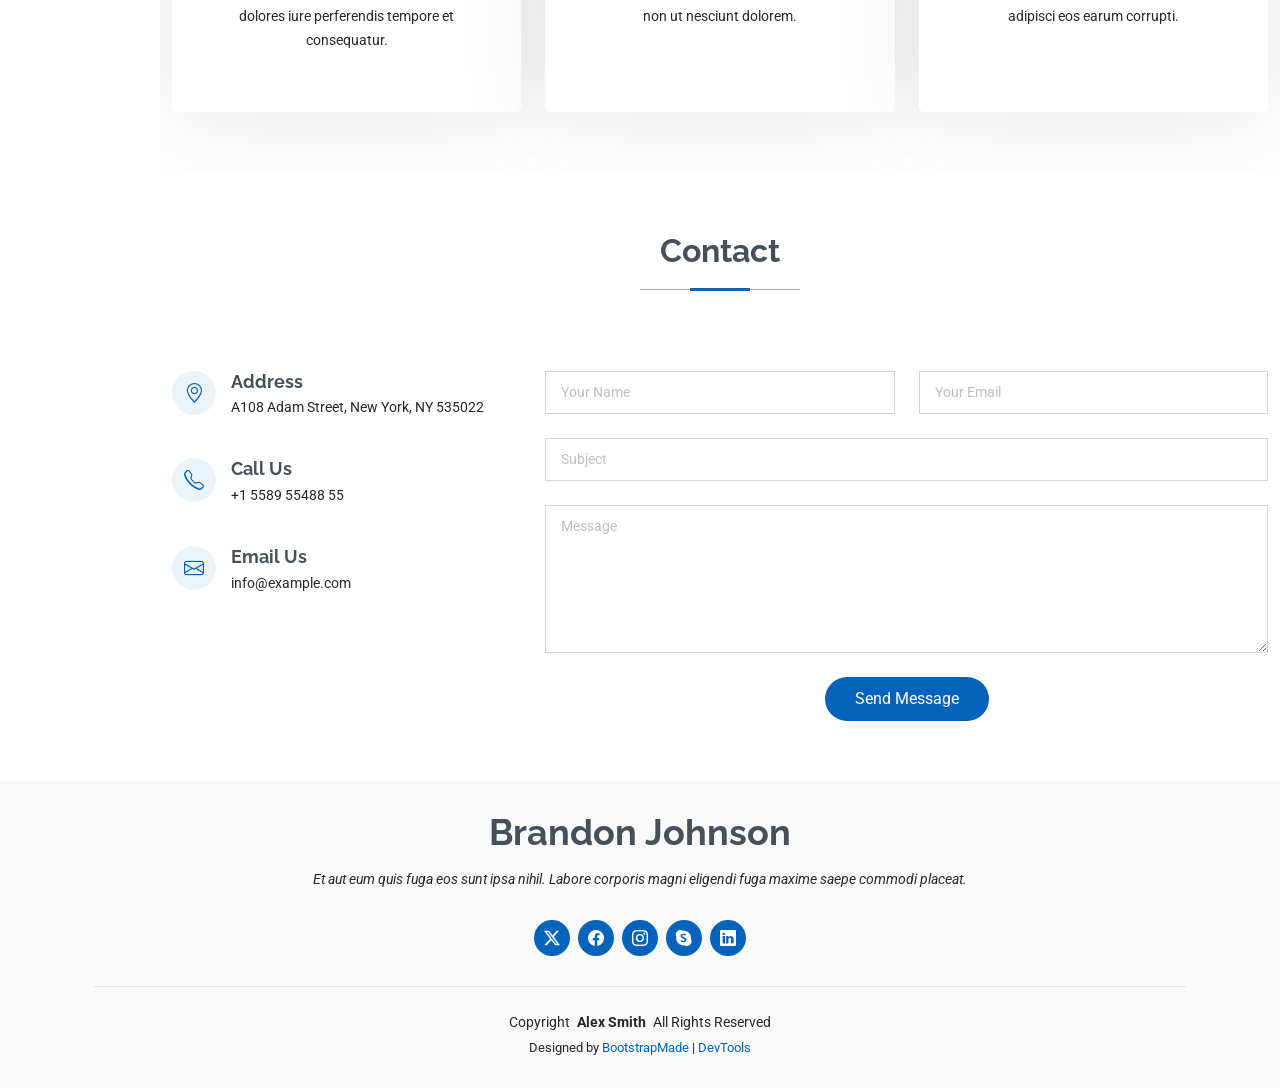
==== commit 60c3a6c0: "LD8 patirties skiltis" ====
--- a/index.html
+++ b/index.html
@@ -4,8 +4,8 @@
     <meta charset="utf-8" />
     <meta content="width=device-width, initial-scale=1.0" name="viewport" />
     <title>Mano CV</title>
-    <meta name="author" content="Auksė">
-<meta name="description" content="Auksės CV puslapis">
+    <meta name="author" content="Auksė" />
+    <meta name="description" content="Auksės CV puslapis" />
 
     <!-- Favicons -->
     <link href="assets/img/piktograma.png" rel="icon" />
@@ -150,15 +150,16 @@
                   Code
                 </li>
                 <li>
-                  <strong>Studijose sukurtas projektas:</strong> muzikos biblioteka su
-                  Python
+                  <strong>Studijose sukurtas projektas:</strong> muzikos
+                  biblioteka su Python
                 </li>
               </ul>
 
               <p class="py-3">
-                Sukūriau programą, kurioje galima pridėti dainas, jas vertinti ir taip pat
-                kurti grojaraščius. Kurdama šį projektą išmokau susieti
-                objektinio programavimo klases ir išsaugoti duomenis faile.
+                Sukūriau programą, kurioje galima pridėti dainas, jas vertinti
+                ir taip pat kurti grojaraščius. Kurdama šį projektą išmokau
+                susieti objektinio programavimo klases ir išsaugoti duomenis
+                faile.
               </p>
             </div>
           </div>
@@ -288,108 +289,85 @@
       <section id="resume" class="resume section">
         <!-- Section Title -->
         <div class="container section-title" data-aos="fade-up">
-          <h2>Resume</h2>
+          <h2>Patirtis</h2>
         </div>
         <!-- End Section Title -->
 
         <div class="container">
           <div class="row">
             <div class="col-lg-6" data-aos="fade-up" data-aos-delay="100">
-              <h3 class="resume-title">Sumary</h3>
+              <h3 class="resume-title">Trumpai apie mane</h3>
 
               <div class="resume-item pb-0">
-                <h4>Brandon Johnson</h4>
+                <h4>Auksė</h4>
                 <p>
                   <em
-                    >Innovative and deadline-driven Graphic Designer with 3+
-                    years of experience designing and developing user-centered
-                    digital/print marketing material from initial concept to
-                    final, polished deliverable.</em
+                    >Studijuoju dirbtinio intelekto sistemas Vilnius TECH
+                    universitete. Kuriu pirmąsias programas su Python ir C, o
+                    duomenims analizuoti naudoju MATLAB</em
                   >
                 </p>
                 <ul>
-                  <li>Portland par 127,Orlando, FL</li>
-                  <li>(123) 456-7891</li>
-                  <li>alice.barkley@example.com</li>
+                  <li>Studijų kryptis: dirbtinio intelekto sistemos</li>
+                  <li>Programavimo kalbos: Python, C, C++</li>
+                  <li>Domiuosi naujovėmis ir toliau gilinu esamas žinias</li>
                 </ul>
               </div>
               <!-- Edn Resume Item -->
 
-              <h3 class="resume-title">Education</h3>
+              <h3 class="resume-title">Išsilavinimas</h3>
               <div class="resume-item">
-                <h4>Master of Fine Arts &amp; Graphic Design</h4>
-                <h5>2015 - 2016</h5>
-                <p><em>Rochester Institute of Technology, Rochester, NY</em></p>
+                <h4>Dirbtinio intelekto sistemų bakalauro studijos</h4>
+                <h5>2025-dabar</h5>
+                <p><em>VILNIUS TECH</em></p>
                 <p>
-                  Qui deserunt veniam. Et sed aliquam labore tempore sed
-                  quisquam iusto autem sit. Ea vero voluptatum qui ut
-                  dignissimos deleniti nerada porti sand markend
+                  Mokausi programuoti, analizuoti duomenis, taikyti mašininio
+                  mokymosi metodus ir visą tai pritaikyti ateityje
                 </p>
               </div>
               <!-- Edn Resume Item -->
 
               <div class="resume-item">
-                <h4>Bachelor of Fine Arts &amp; Graphic Design</h4>
-                <h5>2010 - 2014</h5>
-                <p><em>Rochester Institute of Technology, Rochester, NY</em></p>
+                <h4>Skriptinis programavimas</h4>
+                <h5>2026</h5>
+                <p><em>VILNIUS TECH, Studijų dalykas</em></p>
                 <p>
-                  Quia nobis sequi est occaecati aut. Repudiandae et iusto quae
-                  reiciendis et quis Eius vel ratione eius unde vitae rerum
-                  voluptates asperiores voluptatem Earum molestiae consequatur
-                  neque etlon sader mart dila
+                  Mokausi rašyti MATLAB skriptus, atlikti skaičiavimus su
+                  masyvais ir rezultatus pavaizduoti grafikais.
                 </p>
               </div>
               <!-- Edn Resume Item -->
             </div>
 
             <div class="col-lg-6" data-aos="fade-up" data-aos-delay="200">
-              <h3 class="resume-title">Professional Experience</h3>
+              <h3 class="resume-title">Praktinė patirtis</h3>
               <div class="resume-item">
-                <h4>Senior graphic design specialist</h4>
-                <h5>2019 - Present</h5>
-                <p><em>Experion, New York, NY </em></p>
+                <h4>Muzikos biblioteka</h4>
+                <h5>2026</h5>
+                <p><em>Python programavimo projektas </em></p>
                 <ul>
+                  <li>Sukūriau dainų pridėjimo ir paieškos funkcijas</li>
+                  <li>Įgyvendinau dainų vertinimo funkciją</li>
+                  <li>Pridėjau galimybę kurti grojaraščius</li>
+                  <li>Dainas ir grojaraščius išsaugojau faile</li>
+                </ul>
+              </div>
+              <!-- Edn Resume Item -->
+
+              <div class="resume-item">
+                <h4>Asmeninės CV svetainės kūrimas</h4>
+                <h5>2026</h5>
+                <p><em>Skriptinio programavimo laboratorinis darbas</em></p>
+                <ul>
+                  <li>Pritaikiau HTML šabloną savo CV svetainei.</li>
                   <li>
-                    Lead in the design, development, and implementation of the
-                    graphic, layout, and production communication materials
+                    Atnaujinau navigacijos meniu ir sukūriau skiltį „Apie“ su
+                    nuotrauka.
                   </li>
                   <li>
-                    Delegate tasks to the 7 members of the design team and
-                    provide counsel on all aspects of the project.
+                    Pakeitimus tikrinau naršyklėje naudodama „Live Server“.
                   </li>
-                  <li>
-                    Supervise the assessment of all graphic materials in order
-                    to ensure quality and accuracy of the design
-                  </li>
-                  <li>
-                    Oversee the efficient use of production project budgets
-                    ranging from $2,000 - $25,000
-                  </li>
-                </ul>
-              </div>
-              <!-- Edn Resume Item -->
-
-              <div class="resume-item">
-                <h4>Graphic design specialist</h4>
-                <h5>2017 - 2018</h5>
-                <p><em>Stepping Stone Advertising, New York, NY</em></p>
-                <ul>
-                  <li>
-                    Developed numerous marketing programs (logos,
-                    brochures,infographics, presentations, and advertisements).
-                  </li>
-                  <li>
-                    Managed up to 5 projects or tasks at a given time while
-                    under pressure
-                  </li>
-                  <li>
-                    Recommended and consulted with clients on the most
-                    appropriate graphic design
-                  </li>
-                  <li>
-                    Created 4+ design presentations and proposals a month for
-                    clients and account managers
-                  </li>
+                  <li>Paskelbiau svetainę per „GitHub Pages“.</li>
                 </ul>
               </div>
               <!-- Edn Resume Item -->
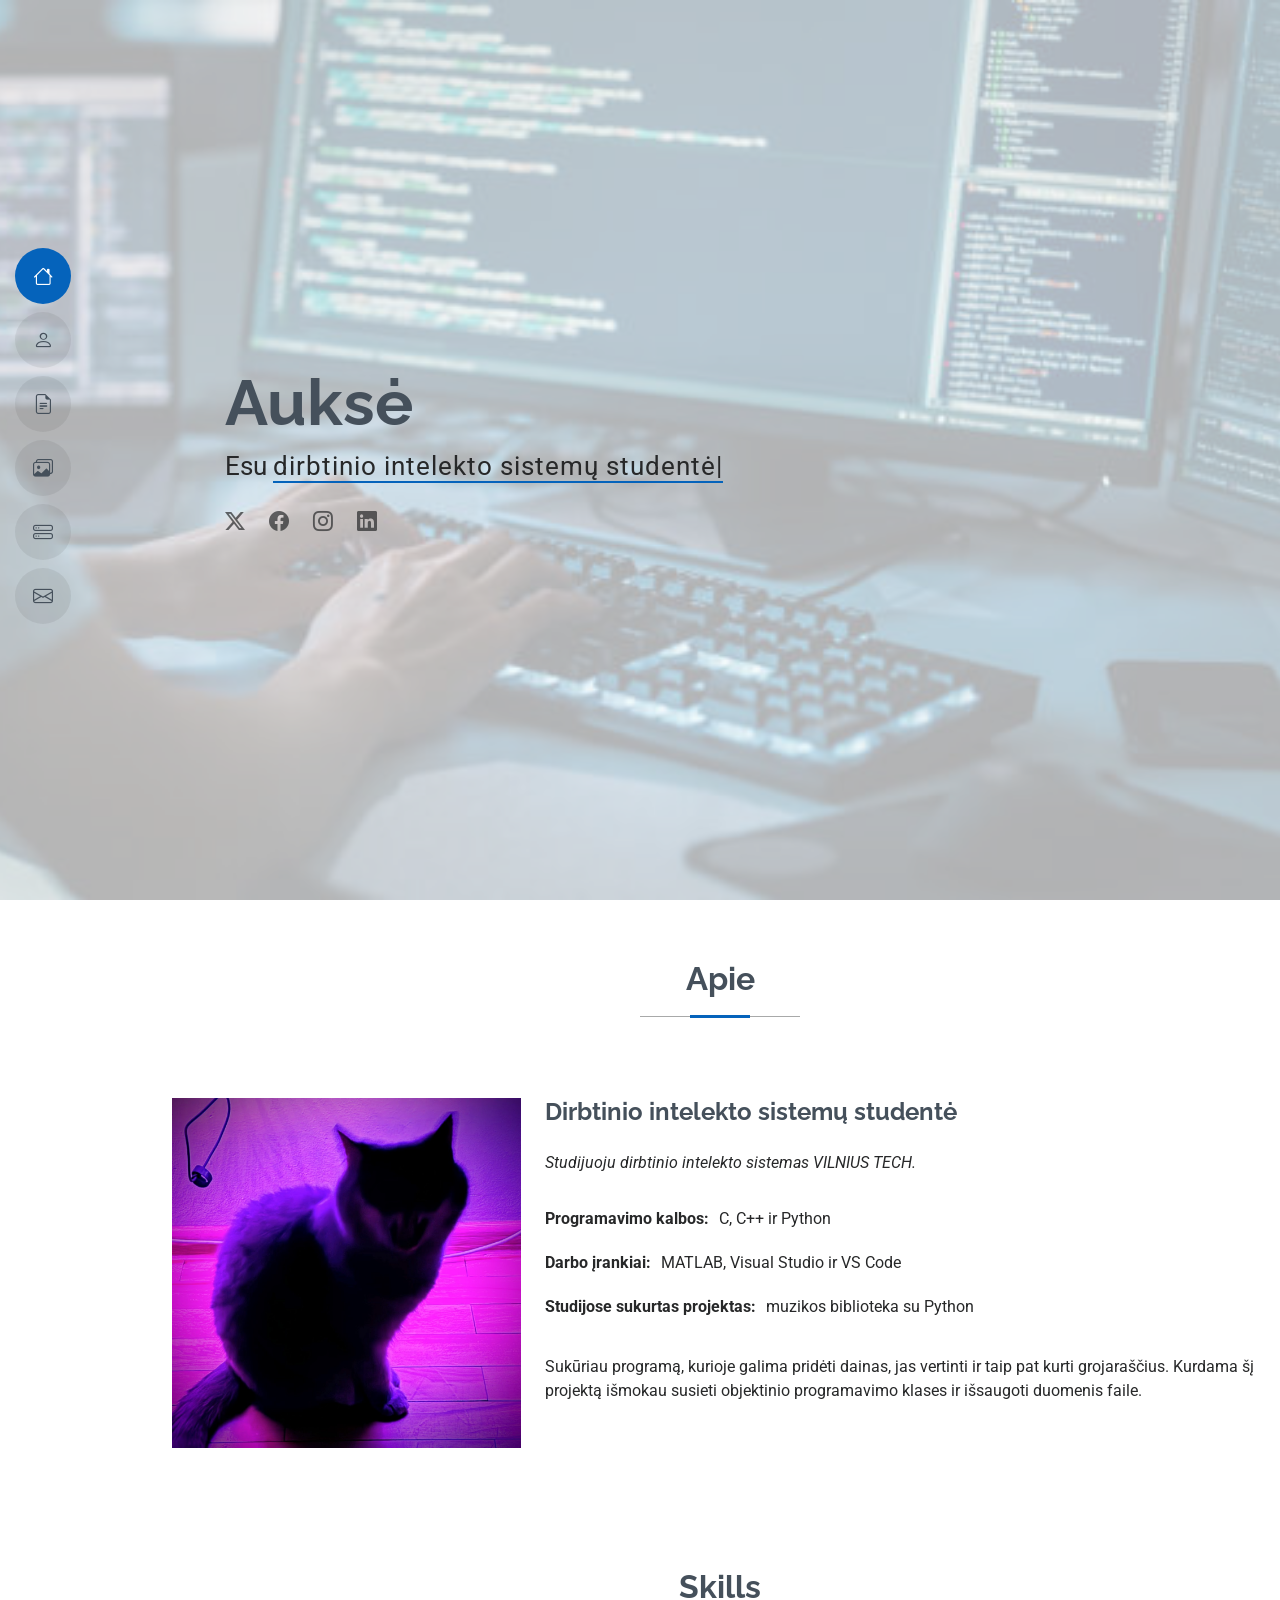
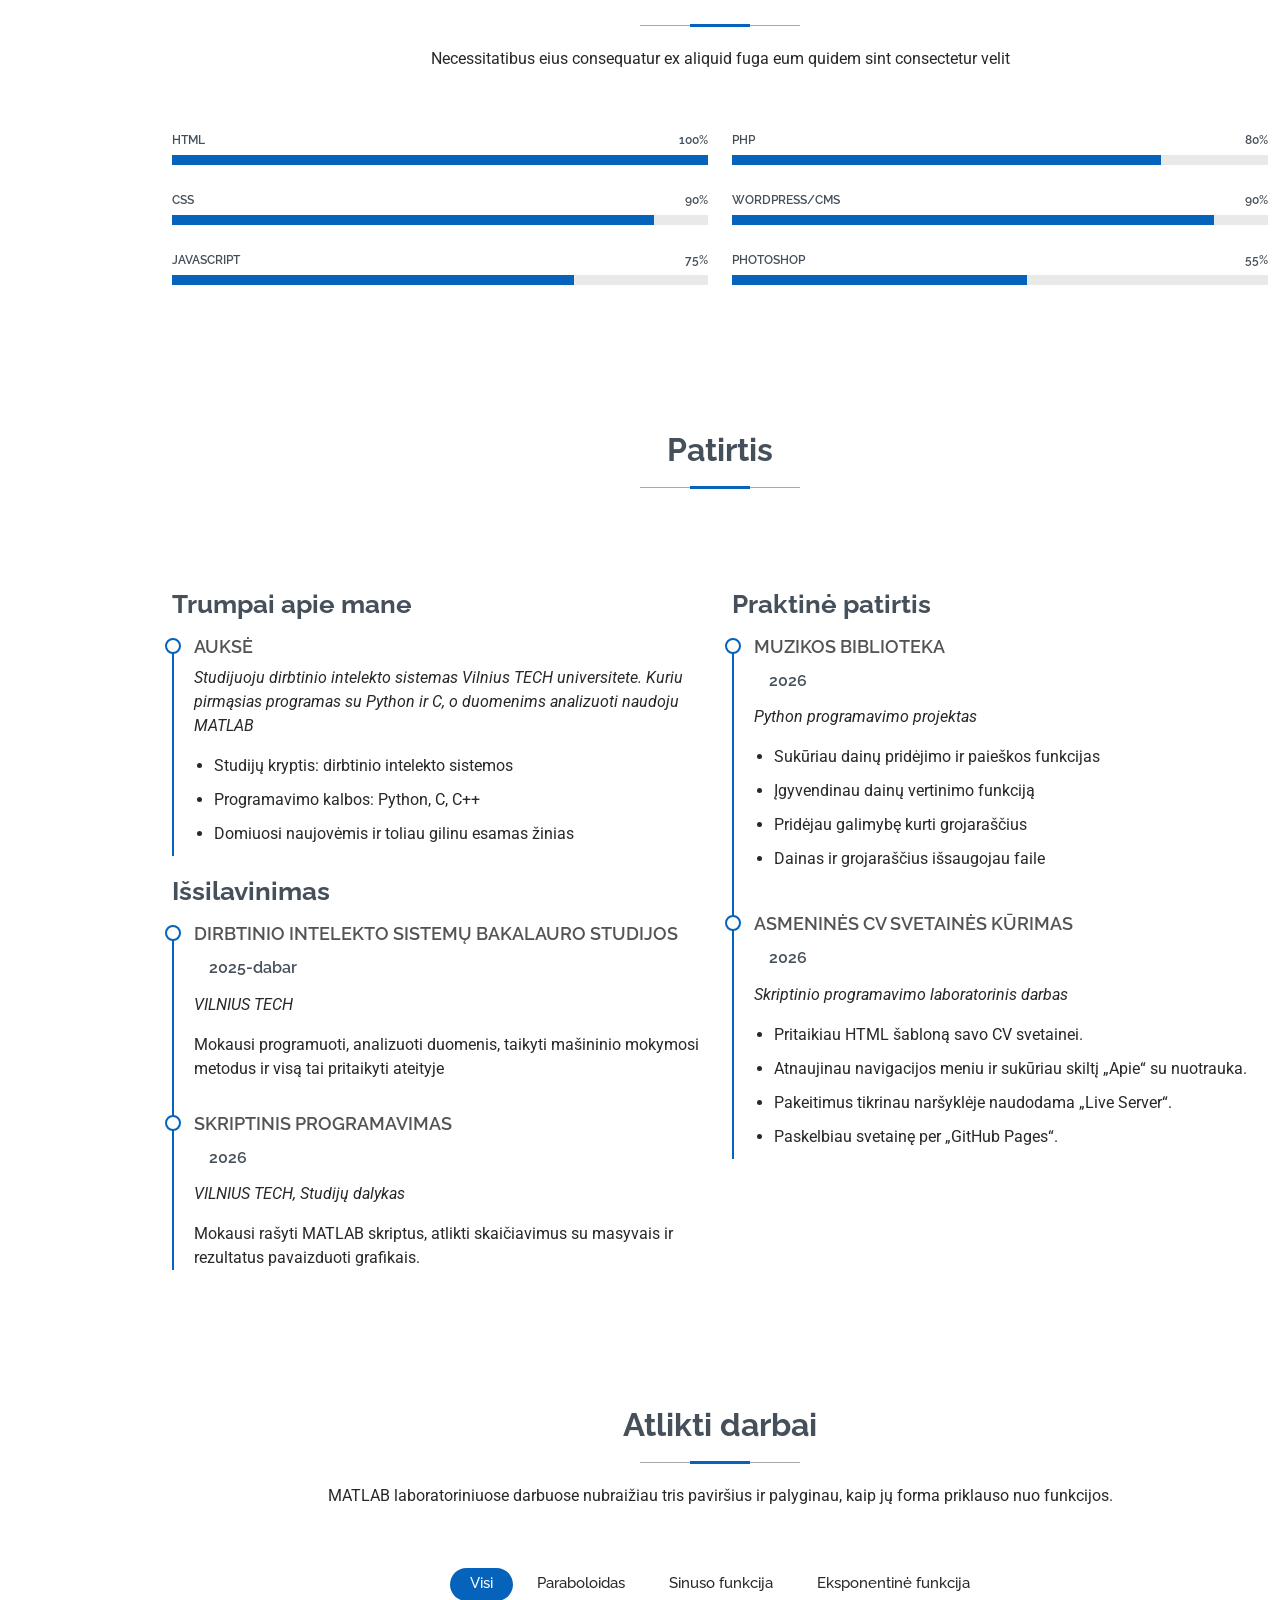
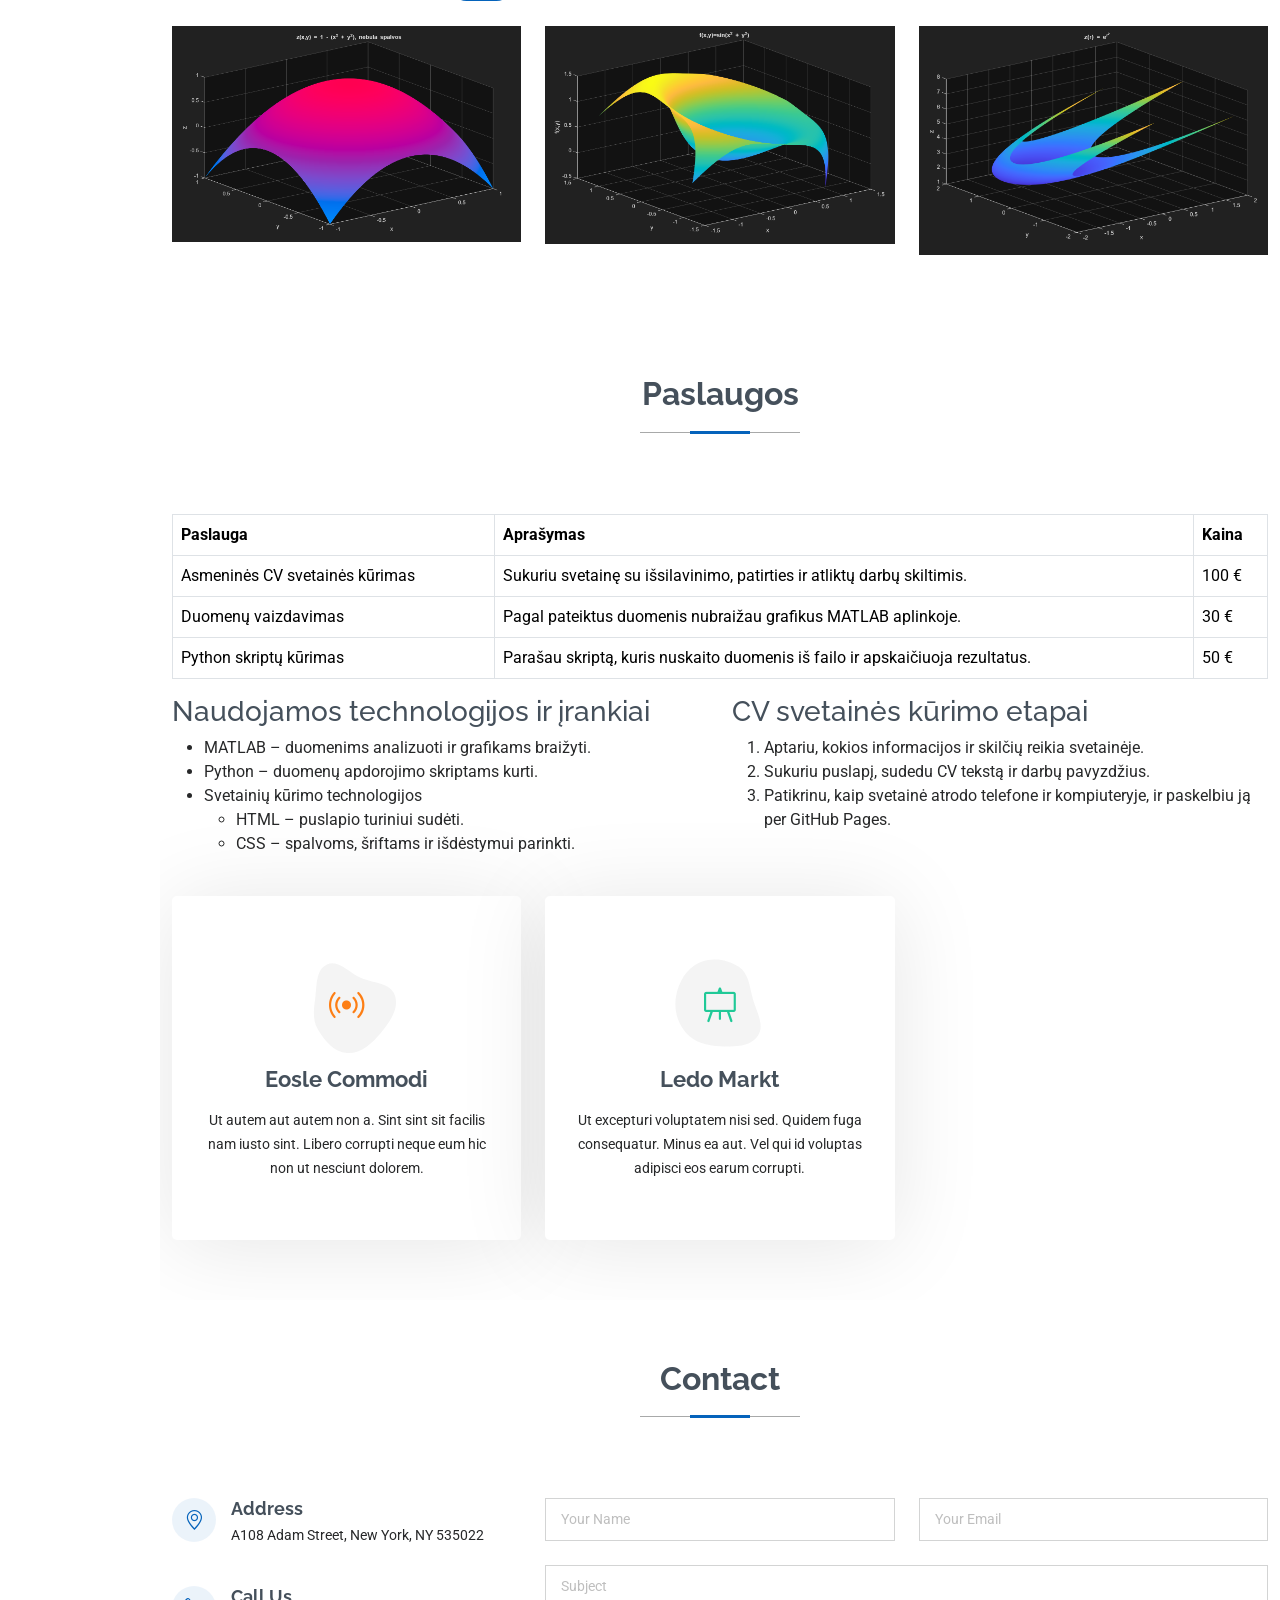
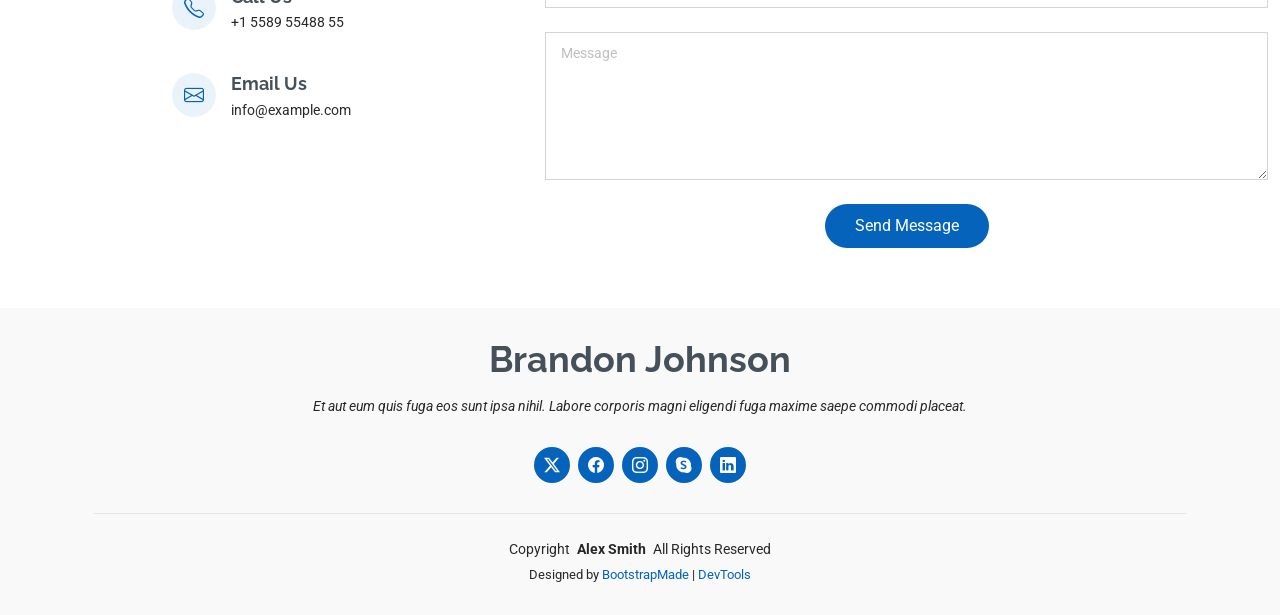
==== commit bfb14a58: "LD8: grafikai, paslaugu lentele, kiti pakeitimai" ====
--- a/index.html
+++ b/index.html
@@ -94,7 +94,7 @@
     <main class="main">
       <!-- Hero Section -->
       <section id="hero" class="hero section light-background">
-        <img src="assets/img/istockphoto-1356364287-612x612.jpg" alt="" />
+        <img src="assets/img/istockphoto-1356364287-612x612.jpg" alt="fonine nuotrauka" />
 
         <div class="container" data-aos="zoom-out">
           <div class="row justify-content-center">
@@ -134,7 +134,7 @@
         <div class="container" data-aos="fade-up" data-aos-delay="100">
           <div class="row gy-4 justify-content-center">
             <div class="col-lg-4">
-              <img src="assets/img/profilio.JPG" class="img-fluid" alt="" />
+              <img src="assets/img/profilio.JPG" class="img-fluid" alt="portretas" />
             </div>
             <div class="col-lg-8 content">
               <h2>Dirbtinio intelekto sistemų studentė</h2>
@@ -381,12 +381,9 @@
       <section id="portfolio" class="portfolio section">
         <!-- Section Title -->
         <div class="container section-title" data-aos="fade-up">
-          <h2>Portfolio</h2>
+          <h2>Atlikti darbai</h2>
           <p>
-            Magnam dolores commodi suscipit. Necessitatibus eius consequatur ex
-            aliquid fuga eum quidem. Sit sint consectetur velit. Quisquam quos
-            quisquam cupiditate. Et nemo qui impedit suscipit alias ea. Quia
-            fugiat sit in iste officiis commodi quidem hic quas.
+            <p>MATLAB laboratoriniuose darbuose nubraižiau tris paviršius ir palyginau, kaip jų forma priklauso nuo funkcijos.</p>
           </p>
         </div>
         <!-- End Section Title -->
@@ -403,10 +400,10 @@
               data-aos="fade-up"
               data-aos-delay="100"
             >
-              <li data-filter="*" class="filter-active">All</li>
-              <li data-filter=".filter-app">App</li>
-              <li data-filter=".filter-product">Card</li>
-              <li data-filter=".filter-branding">Web</li>
+              <li data-filter="*" class="filter-active">Visi</li>
+              <li data-filter=".filter-app">Paraboloidas</li>
+              <li data-filter=".filter-product">Sinuso funkcija</li>
+              <li data-filter=".filter-branding">Eksponentinė funkcija</li>
             </ul>
             <!-- End Portfolio Filters -->
 
@@ -419,16 +416,16 @@
                 class="col-lg-4 col-md-6 portfolio-item isotope-item filter-app"
               >
                 <img
-                  src="assets/img/masonry-portfolio/masonry-portfolio-1.jpg"
+                  src="assets/img/gr1.png"
                   class="img-fluid"
-                  alt=""
+                  alt="paraboloidas"
                 />
                 <div class="portfolio-info">
-                  <h4>App 1</h4>
-                  <p>Lorem ipsum, dolor sit</p>
+                  <h4>Žemyn atvertas paraboloidas</h4>
+                  <p>Paviršiaus viršūnė yra centre, kur x = 0, y = 0 ir z = 1. Tolstant nuo centro bet kuria kryptimi, paviršius leidžiasi. </p>
                   <a
-                    href="assets/img/masonry-portfolio/masonry-portfolio-1.jpg"
-                    title="App 1"
+                    href="assets/img/gr1.png"
+                    title="Žemyn atvertas paraboloidas"
                     data-gallery="portfolio-gallery-app"
                     class="glightbox preview-link"
                     ><i class="bi bi-zoom-in"></i
@@ -444,16 +441,16 @@
                 class="col-lg-4 col-md-6 portfolio-item isotope-item filter-product"
               >
                 <img
-                  src="assets/img/masonry-portfolio/masonry-portfolio-2.jpg"
+                  src="assets/img/gr2.png"
                   class="img-fluid"
-                  alt=""
+                  alt="sinuso funkcija"
                 />
                 <div class="portfolio-info">
-                  <h4>Product 1</h4>
-                  <p>Lorem ipsum, dolor sit</p>
+                  <h4>Sinuso funkcijos paviršius</h4>
+                  <p>Paviršiaus aukštis priklauso nuo atstumo iki centro. Vienodai nuo centro nutolę taškai yra tame pačiame aukštyje, todėl grafike susidaro žiedo formos ketera. </p>
                   <a
-                    href="assets/img/masonry-portfolio/masonry-portfolio-2.jpg"
-                    title="Product 1"
+                    href="assets/img/gr2.png"
+                    title="Sinuso funkcijos paviršius"
                     data-gallery="portfolio-gallery-product"
                     class="glightbox preview-link"
                     ><i class="bi bi-zoom-in"></i
@@ -469,16 +466,16 @@
                 class="col-lg-4 col-md-6 portfolio-item isotope-item filter-branding"
               >
                 <img
-                  src="assets/img/masonry-portfolio/masonry-portfolio-3.jpg"
+                  src="assets/img/gr3.png"
                   class="img-fluid"
-                  alt=""
+                  alt="eksponentine funkcija"
                 />
                 <div class="portfolio-info">
-                  <h4>Branding 1</h4>
-                  <p>Lorem ipsum, dolor sit</p>
+                  <h4>Eksponentinės funkcijos paviršius</h4>
+                  <p>Kai spindulys r lygus nuliui, funkcijos reikšmė lygi 1. Didėjant spinduliui, paviršius kyla vis stačiau – tai rodo eksponentinį funkcijos augimą. </p>
                   <a
-                    href="assets/img/masonry-portfolio/masonry-portfolio-3.jpg"
-                    title="Branding 1"
+                    href="assets/img/gr3.png"
+                    title="Eksponentinės funkcijos paviršius"
                     data-gallery="portfolio-gallery-branding"
                     class="glightbox preview-link"
                     ><i class="bi bi-zoom-in"></i
@@ -491,152 +488,12 @@
               <!-- End Portfolio Item -->
 
               <div
-                class="col-lg-4 col-md-6 portfolio-item isotope-item filter-app"
-              >
-                <img
-                  src="assets/img/masonry-portfolio/masonry-portfolio-4.jpg"
-                  class="img-fluid"
-                  alt=""
-                />
-                <div class="portfolio-info">
-                  <h4>App 2</h4>
-                  <p>Lorem ipsum, dolor sit</p>
-                  <a
-                    href="assets/img/masonry-portfolio/masonry-portfolio-4.jpg"
-                    title="App 2"
-                    data-gallery="portfolio-gallery-app"
-                    class="glightbox preview-link"
-                    ><i class="bi bi-zoom-in"></i
-                  ></a>
-                  <a href="" title="More Details" class="details-link"
-                    ><i class="bi bi-link-45deg"></i
-                  ></a>
-                </div>
+                
               </div>
               <!-- End Portfolio Item -->
 
               <div
-                class="col-lg-4 col-md-6 portfolio-item isotope-item filter-product"
-              >
-                <img
-                  src="assets/img/masonry-portfolio/masonry-portfolio-5.jpg"
-                  class="img-fluid"
-                  alt=""
-                />
-                <div class="portfolio-info">
-                  <h4>Product 2</h4>
-                  <p>Lorem ipsum, dolor sit</p>
-                  <a
-                    href="assets/img/masonry-portfolio/masonry-portfolio-5.jpg"
-                    title="Product 2"
-                    data-gallery="portfolio-gallery-product"
-                    class="glightbox preview-link"
-                    ><i class="bi bi-zoom-in"></i
-                  ></a>
-                  <a href="" title="More Details" class="details-link"
-                    ><i class="bi bi-link-45deg"></i
-                  ></a>
-                </div>
-              </div>
-              <!-- End Portfolio Item -->
-
-              <div
-                class="col-lg-4 col-md-6 portfolio-item isotope-item filter-branding"
-              >
-                <img
-                  src="assets/img/masonry-portfolio/masonry-portfolio-6.jpg"
-                  class="img-fluid"
-                  alt=""
-                />
-                <div class="portfolio-info">
-                  <h4>Branding 2</h4>
-                  <p>Lorem ipsum, dolor sit</p>
-                  <a
-                    href="assets/img/masonry-portfolio/masonry-portfolio-6.jpg"
-                    title="Branding 2"
-                    data-gallery="portfolio-gallery-branding"
-                    class="glightbox preview-link"
-                    ><i class="bi bi-zoom-in"></i
-                  ></a>
-                  <a href="" title="More Details" class="details-link"
-                    ><i class="bi bi-link-45deg"></i
-                  ></a>
-                </div>
-              </div>
-              <!-- End Portfolio Item -->
-
-              <div
-                class="col-lg-4 col-md-6 portfolio-item isotope-item filter-app"
-              >
-                <img
-                  src="assets/img/masonry-portfolio/masonry-portfolio-7.jpg"
-                  class="img-fluid"
-                  alt=""
-                />
-                <div class="portfolio-info">
-                  <h4>App 3</h4>
-                  <p>Lorem ipsum, dolor sit</p>
-                  <a
-                    href="assets/img/masonry-portfolio/masonry-portfolio-7.jpg"
-                    title="App 3"
-                    data-gallery="portfolio-gallery-app"
-                    class="glightbox preview-link"
-                    ><i class="bi bi-zoom-in"></i
-                  ></a>
-                  <a href="" title="More Details" class="details-link"
-                    ><i class="bi bi-link-45deg"></i
-                  ></a>
-                </div>
-              </div>
-              <!-- End Portfolio Item -->
-
-              <div
-                class="col-lg-4 col-md-6 portfolio-item isotope-item filter-product"
-              >
-                <img
-                  src="assets/img/masonry-portfolio/masonry-portfolio-8.jpg"
-                  class="img-fluid"
-                  alt=""
-                />
-                <div class="portfolio-info">
-                  <h4>Product 3</h4>
-                  <p>Lorem ipsum, dolor sit</p>
-                  <a
-                    href="assets/img/masonry-portfolio/masonry-portfolio-8.jpg"
-                    title="Product 3"
-                    data-gallery="portfolio-gallery-product"
-                    class="glightbox preview-link"
-                    ><i class="bi bi-zoom-in"></i
-                  ></a>
-                  <a href="" title="More Details" class="details-link"
-                    ><i class="bi bi-link-45deg"></i
-                  ></a>
-                </div>
-              </div>
-              <!-- End Portfolio Item -->
-
-              <div
-                class="col-lg-4 col-md-6 portfolio-item isotope-item filter-branding"
-              >
-                <img
-                  src="assets/img/masonry-portfolio/masonry-portfolio-9.jpg"
-                  class="img-fluid"
-                  alt=""
-                />
-                <div class="portfolio-info">
-                  <h4>Branding 3</h4>
-                  <p>Lorem ipsum, dolor sit</p>
-                  <a
-                    href="assets/img/masonry-portfolio/masonry-portfolio-9.jpg"
-                    title="Branding 2"
-                    data-gallery="portfolio-gallery-branding"
-                    class="glightbox preview-link"
-                    ><i class="bi bi-zoom-in"></i
-                  ></a>
-                  <a href="" title="More Details" class="details-link"
-                    ><i class="bi bi-link-45deg"></i
-                  ></a>
-                </div>
+              
               </div>
               <!-- End Portfolio Item -->
             </div>
@@ -650,45 +507,62 @@
       <section id="services" class="services section">
         <!-- Section Title -->
         <div class="container section-title" data-aos="fade-up">
-          <h2>Services</h2>
+          <h2>Paslaugos</h2>
         </div>
         <!-- End Section Title -->
 
         <div class="container">
+          <table class="table table-bordered">
+  <thead>
+    <tr>
+      <th scope="col">Paslauga</th>
+      <th scope="col">Aprašymas</th>
+      <th scope="col">Kaina</th>
+    </tr>
+  </thead>
+  <tbody>
+    <tr>
+      <td>Asmeninės CV svetainės kūrimas</td>
+      <td>Sukuriu svetainę su išsilavinimo, patirties ir atliktų darbų skiltimis.</td>
+      <td>100 €</td>
+    </tr>
+    <tr>
+      <td>Duomenų vaizdavimas</td>
+      <td>Pagal pateiktus duomenis nubraižau grafikus MATLAB aplinkoje.</td>
+      <td>30 €</td>
+    </tr>
+    <tr>
+      <td>Python skriptų kūrimas</td>
+      <td>Parašau skriptą, kuris nuskaito duomenis iš failo ir apskaičiuoja rezultatus.</td>
+      <td>50 €</td>
+    </tr>
+  </tbody>
+</table>
           <div class="row gy-4">
             <div
-              class="col-lg-4 col-md-6"
-              data-aos="fade-up"
-              data-aos-delay="100"
-            >
-              <div class="service-item item-cyan position-relative">
-                <div class="icon">
-                  <svg
-                    width="100"
-                    height="100"
-                    viewBox="0 0 600 600"
-                    xmlns="http://www.w3.org/2000/svg"
-                  >
-                    <path
-                      stroke="none"
-                      stroke-width="0"
-                      fill="#f5f5f5"
-                      d="M300,521.0016835830174C376.1290562159157,517.8887921683347,466.0731472004068,529.7835943286574,510.70327084640275,468.03025145048787C554.3714126377745,407.6079735673963,508.03601936045806,328.9844924480964,491.2728898941984,256.3432110539036C474.5976632858925,184.082847569629,479.9380746630129,96.60480741107993,416.23090153303,58.64404602377083C348.86323505073057,18.502131276798302,261.93793281208167,40.57373210992963,193.5410806939664,78.93577620505333C130.42746243093433,114.334589627462,98.30271207620316,179.96522072025542,76.75703585869454,249.04625023123273C51.97151888228291,328.5150500222984,13.704378332031375,421.85034740162234,66.52175969318436,486.19268352777647C119.04800174914682,550.1803526380478,217.28368757567262,524.383925680826,300,521.0016835830174"
-                    ></path>
-                  </svg>
-                  <i class="bi bi-activity"></i>
-                </div>
-                <a href="#" class="stretched-link">
-                  <h3>Nesciunt Mete</h3>
-                </a>
-                <p>
-                  Provident nihil minus qui consequatur non omnis maiores. Eos
-                  accusantium minus dolores iure perferendis tempore et
-                  consequatur.
-                </p>
-              </div>
-            </div>
-            <!-- End Service Item -->
+              <div class="col-lg-6">
+  <h3>Naudojamos technologijos ir įrankiai</h3>
+  <ul>
+    <li>MATLAB – duomenims analizuoti ir grafikams braižyti.</li>
+    <li>Python – duomenų apdorojimo skriptams kurti.</li>
+    <li>
+      Svetainių kūrimo technologijos
+      <ul>
+        <li>HTML – puslapio turiniui sudėti.</li>
+        <li>CSS – spalvoms, šriftams ir išdėstymui parinkti.</li>
+      </ul>
+    </li>
+  </ul>
+</div>
+
+<div class="col-lg-6">
+  <h3>CV svetainės kūrimo etapai</h3>
+  <ol>
+    <li>Aptariu, kokios informacijos ir skilčių reikia svetainėje.</li>
+    <li>Sukuriu puslapį, sudedu CV tekstą ir darbų pavyzdžius.</li>
+    <li>Patikrinu, kaip svetainė atrodo telefone ir kompiuteryje, ir paskelbiu ją per GitHub Pages.</li>
+  </ol>
+</div>
 
             <div
               class="col-lg-4 col-md-6"
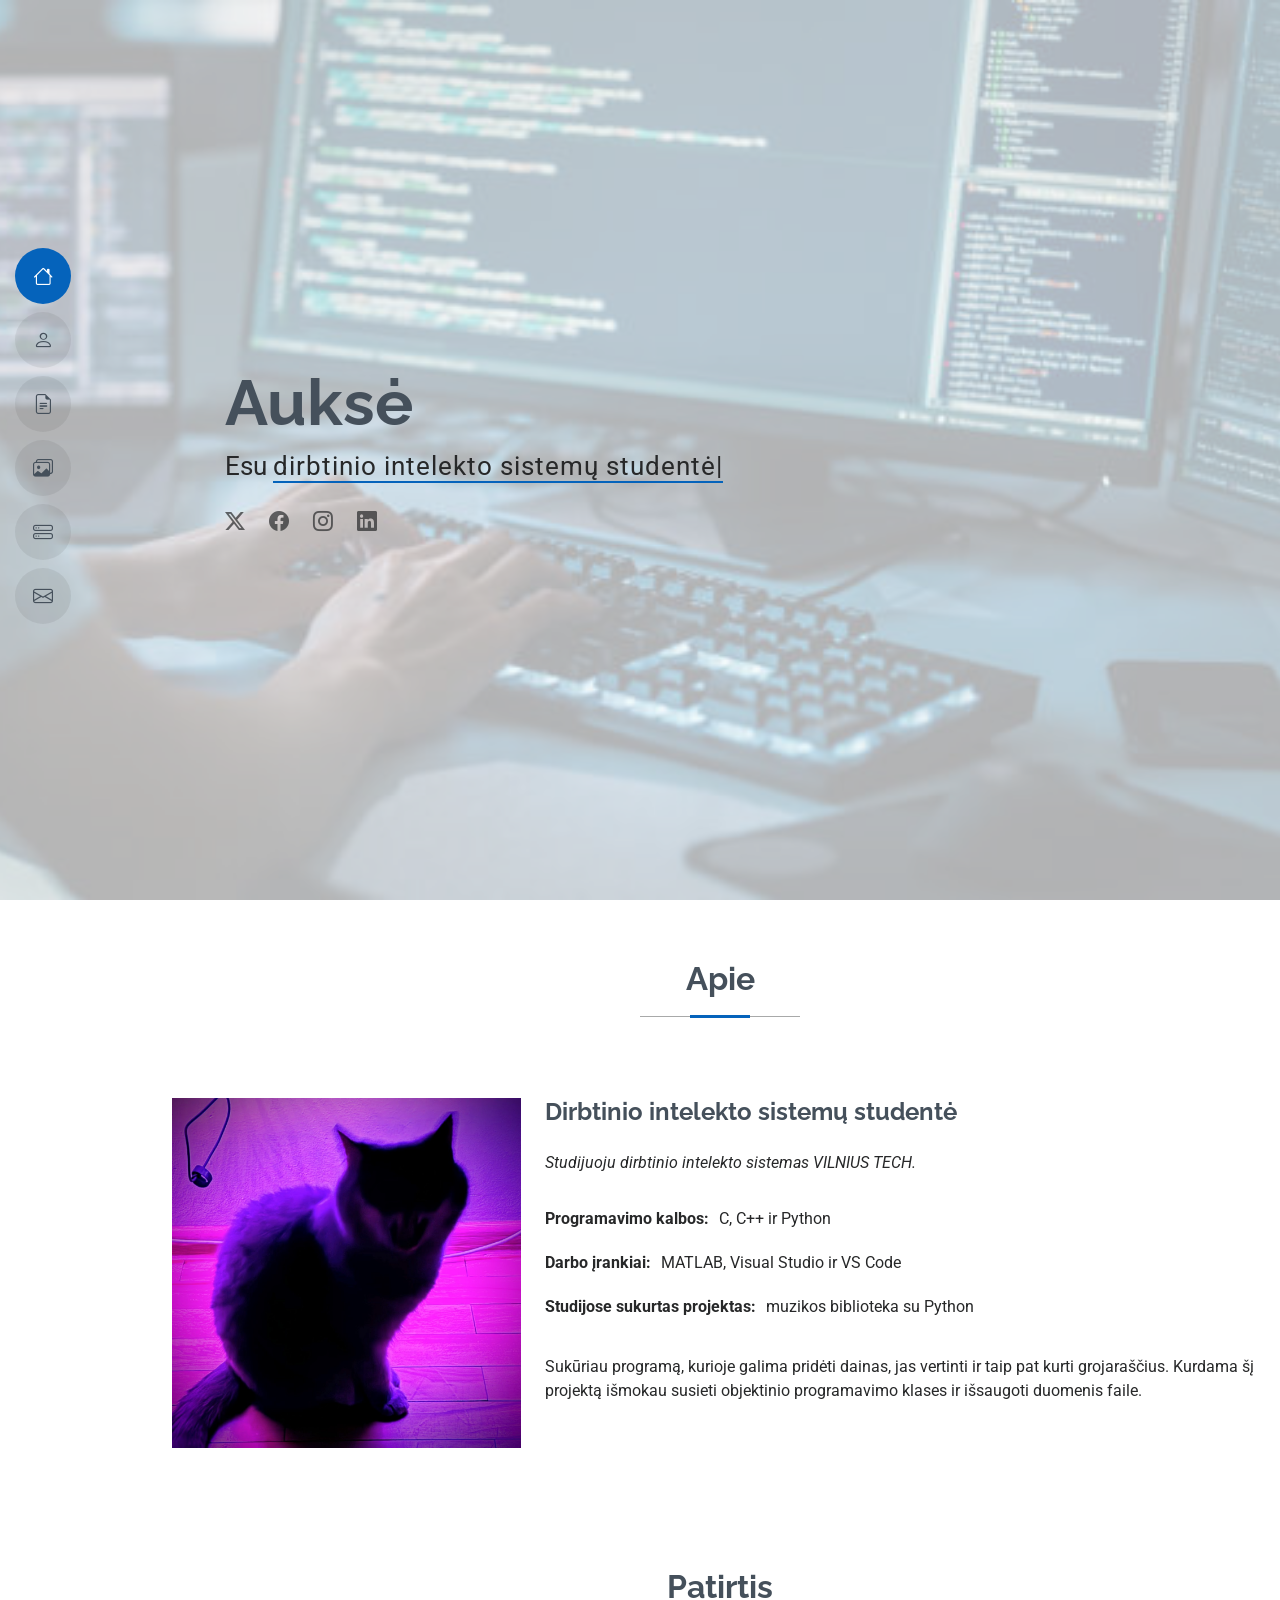
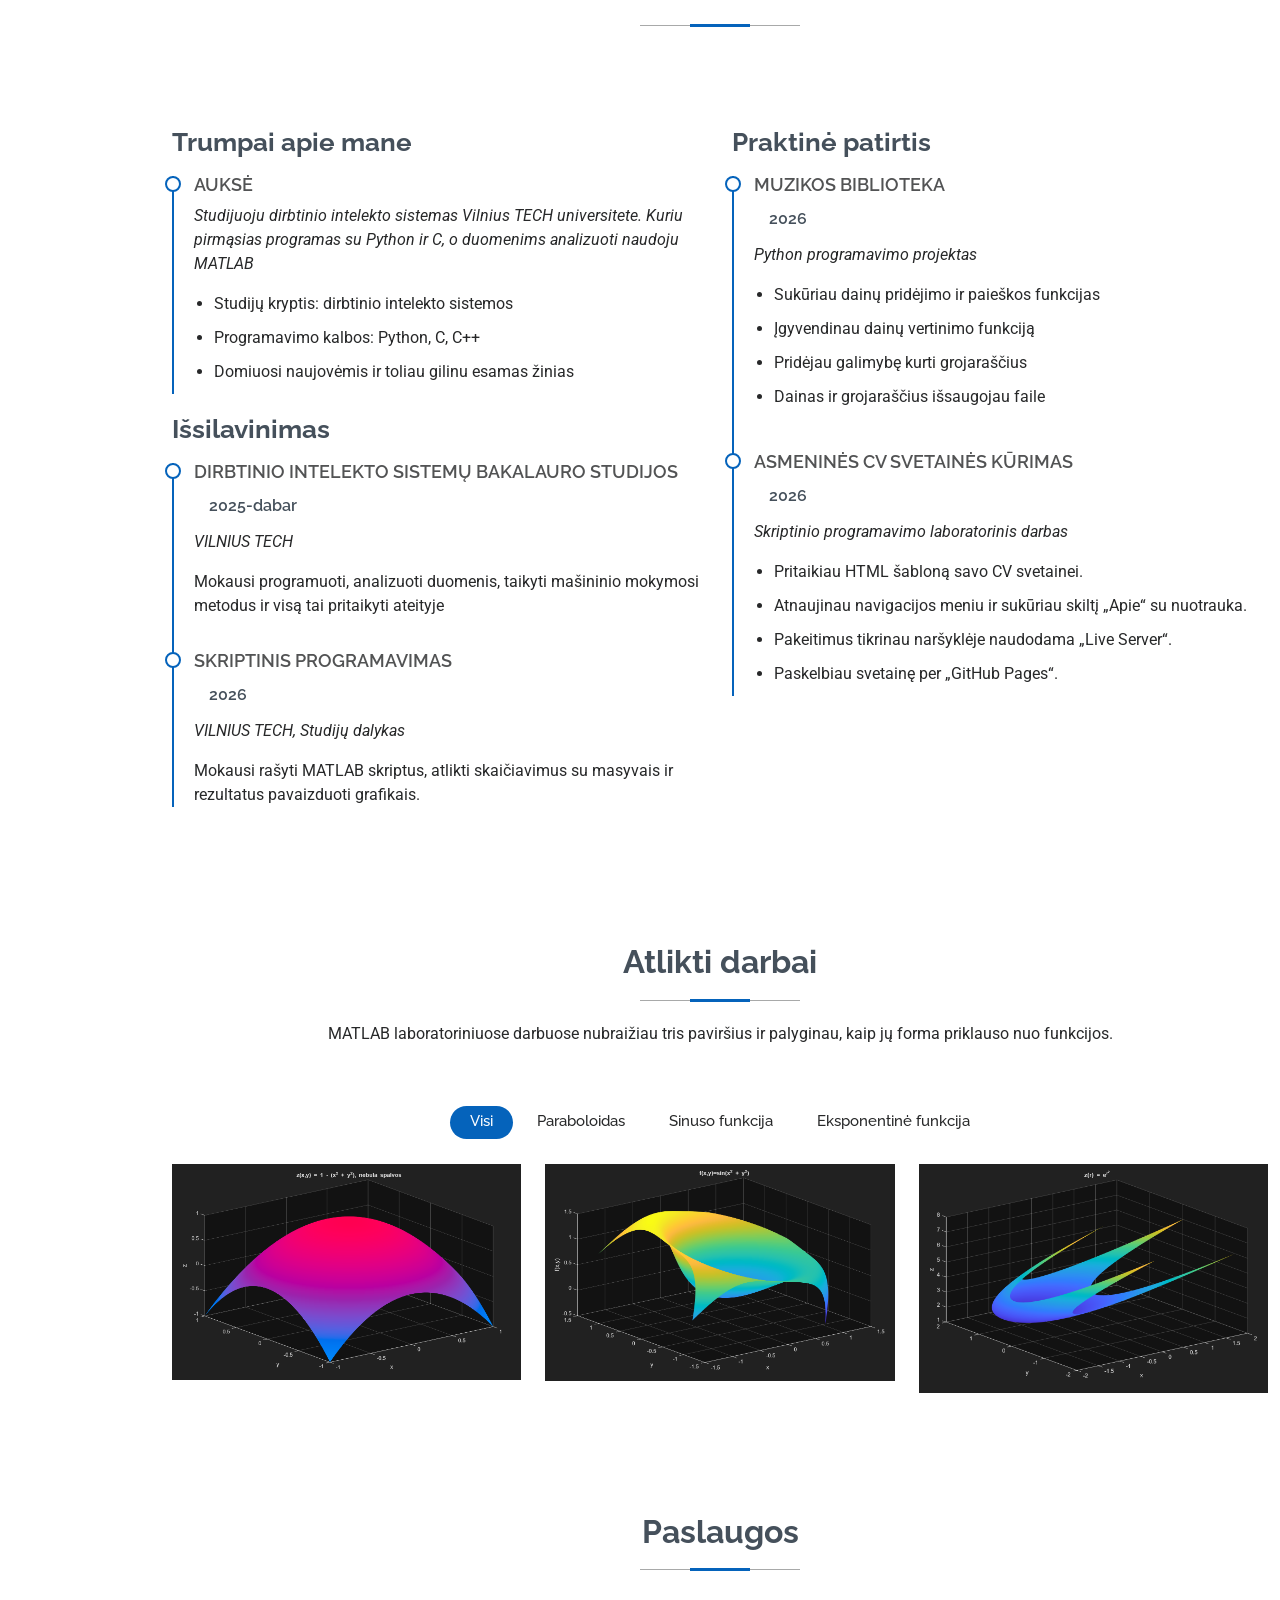
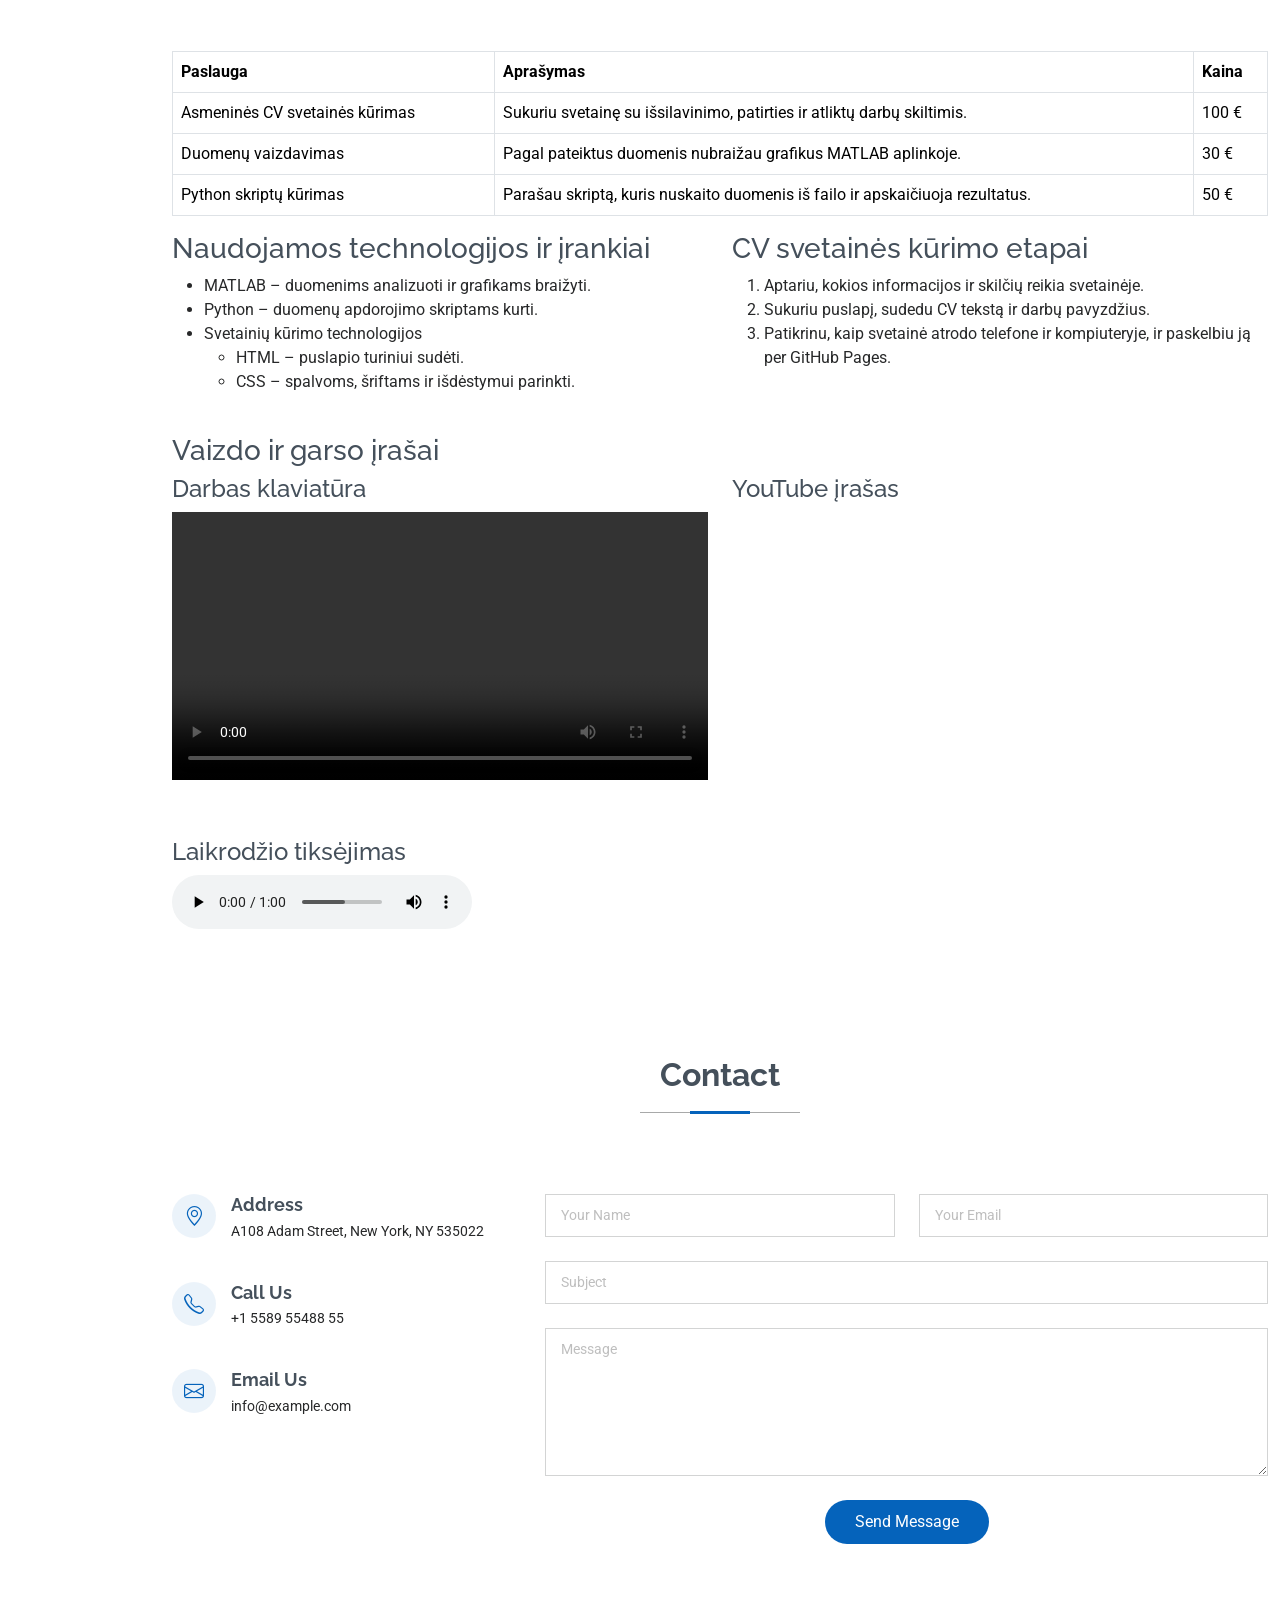
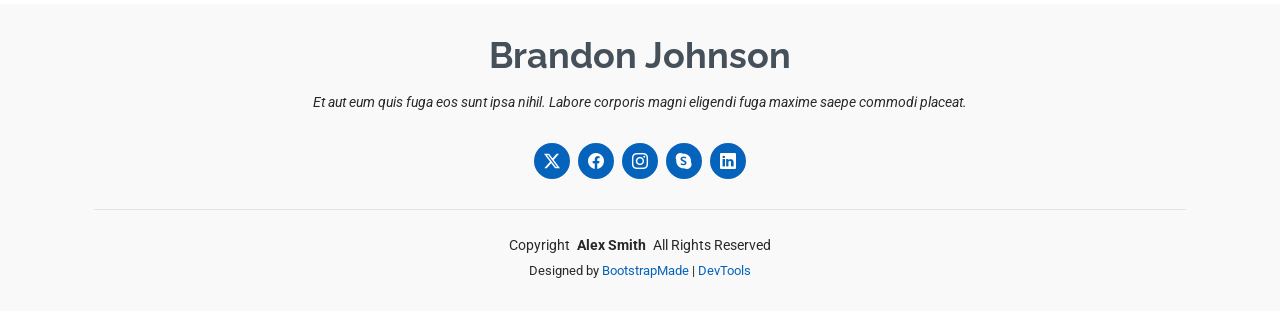
==== commit dff3e45a: "LD8: vaizdo ir garso irasai" ====
--- a/index.html
+++ b/index.html
@@ -166,124 +166,6 @@
         </div>
       </section>
       <!-- /About Section -->
-
-      <!-- Skills Section -->
-      <section id="skills" class="skills section">
-        <!-- Section Title -->
-        <div class="container section-title" data-aos="fade-up">
-          <h2>Skills</h2>
-          <p>
-            Necessitatibus eius consequatur ex aliquid fuga eum quidem sint
-            consectetur velit
-          </p>
-        </div>
-        <!-- End Section Title -->
-
-        <div class="container" data-aos="fade-up" data-aos-delay="100">
-          <div class="row skills-content skills-animation">
-            <div class="col-lg-6">
-              <div class="progress">
-                <span class="skill"
-                  ><span>HTML</span> <i class="val">100%</i></span
-                >
-                <div class="progress-bar-wrap">
-                  <div
-                    class="progress-bar"
-                    role="progressbar"
-                    aria-valuenow="100"
-                    aria-valuemin="0"
-                    aria-valuemax="100"
-                  ></div>
-                </div>
-              </div>
-              <!-- End Skills Item -->
-
-              <div class="progress">
-                <span class="skill"
-                  ><span>CSS</span> <i class="val">90%</i></span
-                >
-                <div class="progress-bar-wrap">
-                  <div
-                    class="progress-bar"
-                    role="progressbar"
-                    aria-valuenow="90"
-                    aria-valuemin="0"
-                    aria-valuemax="100"
-                  ></div>
-                </div>
-              </div>
-              <!-- End Skills Item -->
-
-              <div class="progress">
-                <span class="skill"
-                  ><span>JavaScript</span> <i class="val">75%</i></span
-                >
-                <div class="progress-bar-wrap">
-                  <div
-                    class="progress-bar"
-                    role="progressbar"
-                    aria-valuenow="75"
-                    aria-valuemin="0"
-                    aria-valuemax="100"
-                  ></div>
-                </div>
-              </div>
-              <!-- End Skills Item -->
-            </div>
-
-            <div class="col-lg-6">
-              <div class="progress">
-                <span class="skill"
-                  ><span>PHP</span> <i class="val">80%</i></span
-                >
-                <div class="progress-bar-wrap">
-                  <div
-                    class="progress-bar"
-                    role="progressbar"
-                    aria-valuenow="80"
-                    aria-valuemin="0"
-                    aria-valuemax="100"
-                  ></div>
-                </div>
-              </div>
-              <!-- End Skills Item -->
-
-              <div class="progress">
-                <span class="skill"
-                  ><span>WordPress/CMS</span> <i class="val">90%</i></span
-                >
-                <div class="progress-bar-wrap">
-                  <div
-                    class="progress-bar"
-                    role="progressbar"
-                    aria-valuenow="90"
-                    aria-valuemin="0"
-                    aria-valuemax="100"
-                  ></div>
-                </div>
-              </div>
-              <!-- End Skills Item -->
-
-              <div class="progress">
-                <span class="skill"
-                  ><span>Photoshop</span> <i class="val">55%</i></span
-                >
-                <div class="progress-bar-wrap">
-                  <div
-                    class="progress-bar"
-                    role="progressbar"
-                    aria-valuenow="55"
-                    aria-valuemin="0"
-                    aria-valuemax="100"
-                  ></div>
-                </div>
-              </div>
-              <!-- End Skills Item -->
-            </div>
-          </div>
-        </div>
-      </section>
-      <!-- /Skills Section -->
 
       <!-- Resume Section -->
       <section id="resume" class="resume section">
@@ -564,73 +446,38 @@
   </ol>
 </div>
 
-            <div
-              class="col-lg-4 col-md-6"
-              data-aos="fade-up"
-              data-aos-delay="200"
-            >
-              <div class="service-item item-orange position-relative">
-                <div class="icon">
-                  <svg
-                    width="100"
-                    height="100"
-                    viewBox="0 0 600 600"
-                    xmlns="http://www.w3.org/2000/svg"
-                  >
-                    <path
-                      stroke="none"
-                      stroke-width="0"
-                      fill="#f5f5f5"
-                      d="M300,582.0697525312426C382.5290701553225,586.8405444964366,449.9789794690241,525.3245884688669,502.5850820975895,461.55621195738473C556.606425686781,396.0723002908107,615.8543463187945,314.28637112970534,586.6730223649479,234.56875336149918C558.9533121215079,158.8439757836574,454.9685369536778,164.00468322053177,381.49747125262974,130.76875717737553C312.15926192815925,99.40240125094834,248.97055460311594,18.661163978235184,179.8680185752513,50.54337015887873C110.5421016452524,82.52863877960104,119.82277516462835,180.83849132639028,109.12597500060166,256.43424936330496C100.08760227029461,320.3096726198365,92.17705696193138,384.0621239912766,124.79988738764834,439.7174275375508C164.83382741302287,508.01625554203684,220.96474134820875,577.5009287672846,300,582.0697525312426"
-                    ></path>
-                  </svg>
-                  <i class="bi bi-broadcast"></i>
-                </div>
-                <a href="#" class="stretched-link">
-                  <h3>Eosle Commodi</h3>
-                </a>
-                <p>
-                  Ut autem aut autem non a. Sint sint sit facilis nam iusto
-                  sint. Libero corrupti neque eum hic non ut nesciunt dolorem.
-                </p>
-              </div>
-            </div>
-            <!-- End Service Item -->
-
-            <div
-              class="col-lg-4 col-md-6"
-              data-aos="fade-up"
-              data-aos-delay="300"
-            >
-              <div class="service-item item-teal position-relative">
-                <div class="icon">
-                  <svg
-                    width="100"
-                    height="100"
-                    viewBox="0 0 600 600"
-                    xmlns="http://www.w3.org/2000/svg"
-                  >
-                    <path
-                      stroke="none"
-                      stroke-width="0"
-                      fill="#f5f5f5"
-                      d="M300,541.5067337569781C382.14930387511276,545.0595476570109,479.8736841581634,548.3450877840088,526.4010558755058,480.5488172755941C571.5218469581645,414.80211281144784,517.5187510058486,332.0715597781072,496.52539010469104,255.14436215662573C477.37192572678356,184.95920475031193,473.57363656557914,105.61284051026155,413.0603344069578,65.22779650032875C343.27470386102294,18.654635553484475,251.2091493199835,5.337323636656869,175.0934190732945,40.62881213300186C97.87086631185822,76.43348514350839,51.98124368387456,156.15599469081315,36.44837278890362,239.84606092416172C21.716077023791087,319.22268207091537,43.775223500013084,401.1760424656574,96.891909868211,461.97329694683043C147.22146801428983,519.5804099606455,223.5754009179313,538.201503339737,300,541.5067337569781"
-                    ></path>
-                  </svg>
-                  <i class="bi bi-easel"></i>
-                </div>
-                <a href="#" class="stretched-link">
-                  <h3>Ledo Markt</h3>
-                </a>
-                <p>
-                  Ut excepturi voluptatem nisi sed. Quidem fuga consequatur.
-                  Minus ea aut. Vel qui id voluptas adipisci eos earum corrupti.
-                </p>
-              </div>
-            </div>
-            <!-- End Service Item -->
-          </div>
-        </div>
+          </div>
+        </div>
+      <div class="container mt-4">
+  <h3>Vaizdo ir garso įrašai</h3>
+
+  <div class="row g-4">
+    <div class="col-md-6">
+      <h4>Darbas klaviatūra</h4>
+      <video class="w-100" controls preload="metadata">
+        <source src="assets/media/klaviatura.mp4" type="video/mp4">
+      </video>
+    </div>
+
+    <div class="col-md-6">
+      <h4>YouTube įrašas</h4>
+      <div class="ratio ratio-16x9">
+        <iframe
+          src="https://www.youtube.com/embed/BoUVIhtqjAw"
+          title="Laboratorinio darbo YouTube įrašas"
+          allowfullscreen>
+        </iframe>
+      </div>
+    </div>
+
+    <div class="col-12">
+      <h4>Laikrodžio tiksėjimas</h4>
+      <audio controls preload="metadata">
+        <source src="assets/media/laikrodis.mp3" type="audio/mpeg">
+      </audio>
+    </div>
+  </div>
+</div>
       </section>
       <!-- /Services Section -->
 
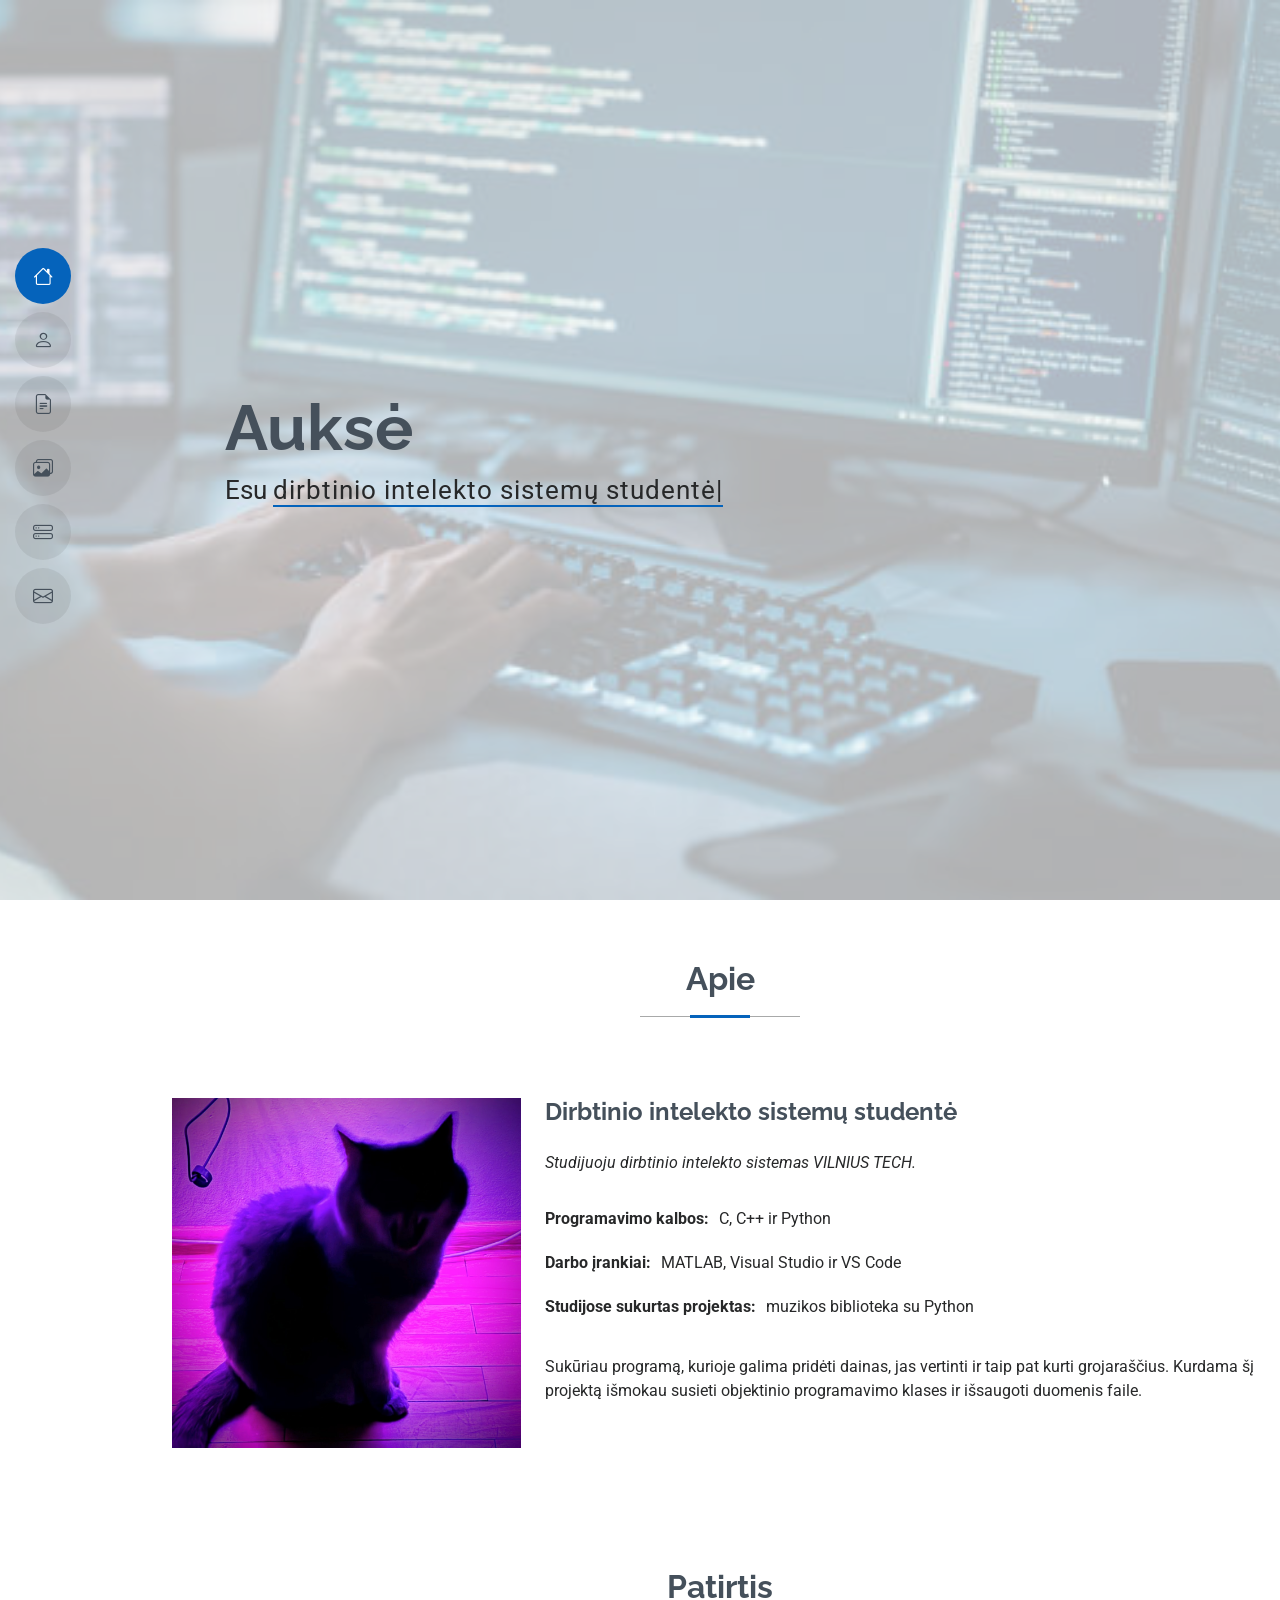
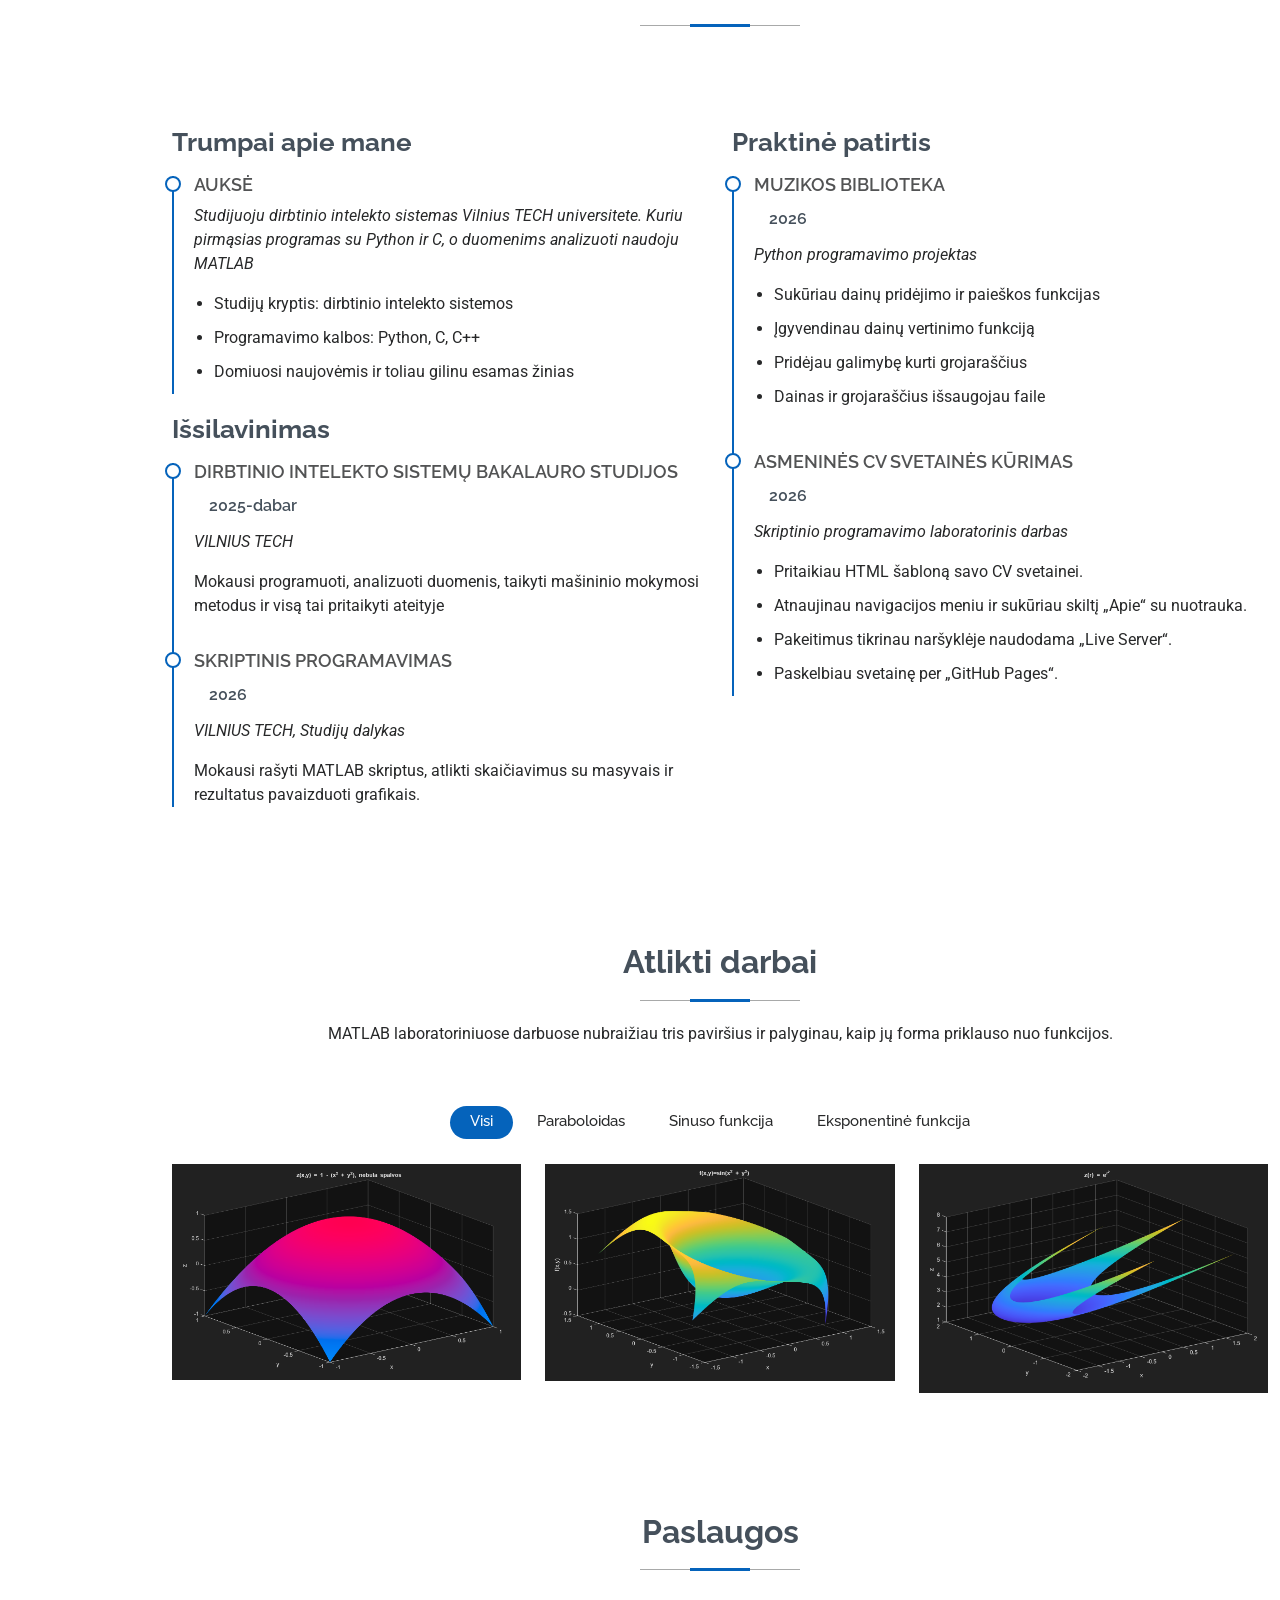
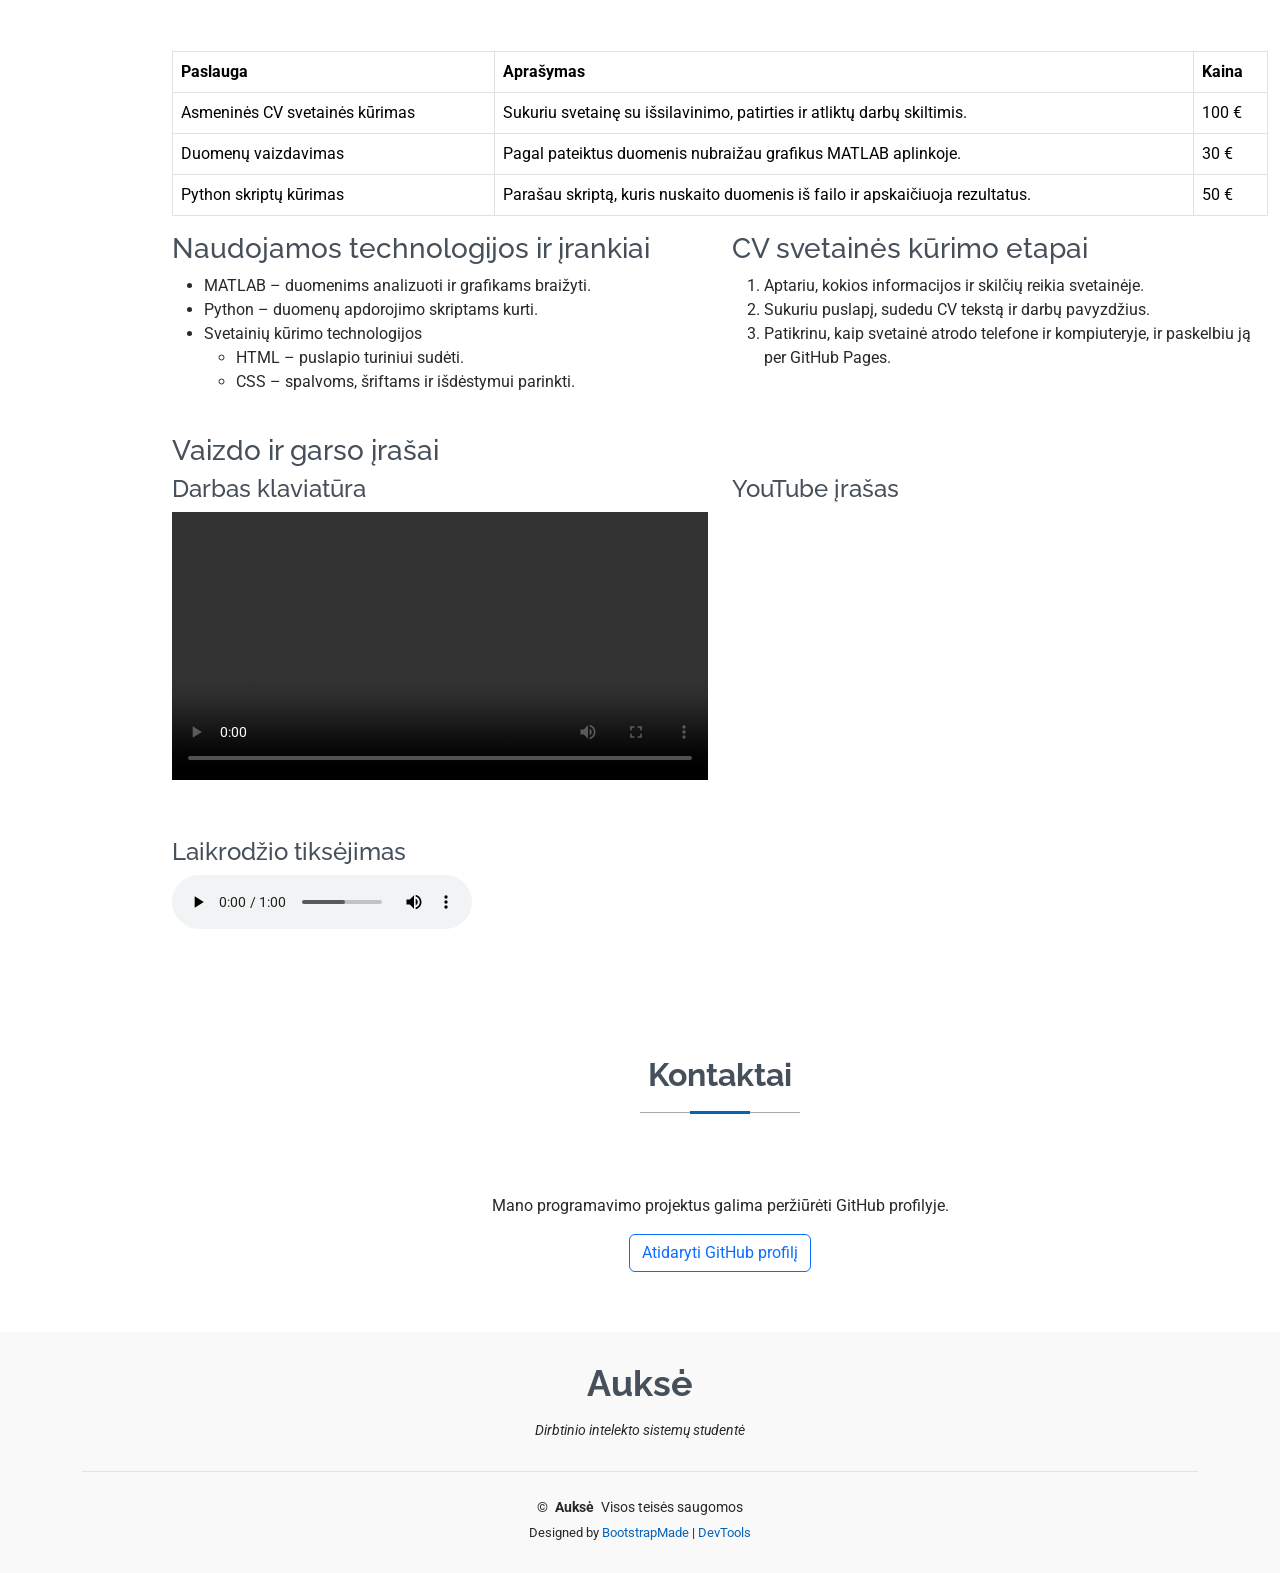
==== commit e95c5d94: "LD8: uzbaigiami pagrazinimai, isimamas pavyzdinis tekstas" ====
--- a/index.html
+++ b/index.html
@@ -74,7 +74,7 @@
           </li>
           <li>
             <a href="#portfolio"
-              ><i class="bi bi-images navicon"></i><span>Portfolio</span></a
+              ><i class="bi bi-images navicon"></i><span>Atlikti darbai</span></a
             >
           </li>
           <li>
@@ -111,12 +111,6 @@
                   aria-hidden="true"
                 ></span>
               </p>
-              <div class="social-links">
-                <a href="#"><i class="bi bi-twitter-x"></i></a>
-                <a href="#"><i class="bi bi-facebook"></i></a>
-                <a href="#"><i class="bi bi-instagram"></i></a>
-                <a href="#"><i class="bi bi-linkedin"></i></a>
-              </div>
             </div>
           </div>
         </div>
@@ -485,140 +479,33 @@
       <section id="contact" class="contact section">
         <!-- Section Title -->
         <div class="container section-title" data-aos="fade-up">
-          <h2>Contact</h2>
+          <h2>Kontaktai</h2>
         </div>
         <!-- End Section Title -->
 
-        <div class="container" data-aos="fade" data-aos-delay="100">
-          <div class="row gy-4">
-            <div class="col-lg-4">
-              <div
-                class="info-item d-flex"
-                data-aos="fade-up"
-                data-aos-delay="200"
-              >
-                <i class="bi bi-geo-alt flex-shrink-0"></i>
-                <div>
-                  <h3>Address</h3>
-                  <p>A108 Adam Street, New York, NY 535022</p>
-                </div>
-              </div>
-              <!-- End Info Item -->
-
-              <div
-                class="info-item d-flex"
-                data-aos="fade-up"
-                data-aos-delay="300"
-              >
-                <i class="bi bi-telephone flex-shrink-0"></i>
-                <div>
-                  <h3>Call Us</h3>
-                  <p>+1 5589 55488 55</p>
-                </div>
-              </div>
-              <!-- End Info Item -->
-
-              <div
-                class="info-item d-flex"
-                data-aos="fade-up"
-                data-aos-delay="400"
-              >
-                <i class="bi bi-envelope flex-shrink-0"></i>
-                <div>
-                  <h3>Email Us</h3>
-                  <p>info@example.com</p>
-                </div>
-              </div>
-              <!-- End Info Item -->
-            </div>
-
-            <div class="col-lg-8">
-              <form
-                action="forms/contact.php"
-                method="post"
-                class="php-email-form"
-                data-aos="fade-up"
-                data-aos-delay="200"
-              >
-                <div class="row gy-4">
-                  <div class="col-md-6">
-                    <input
-                      type="text"
-                      name="name"
-                      class="form-control"
-                      placeholder="Your Name"
-                      required=""
-                    />
-                  </div>
-
-                  <div class="col-md-6">
-                    <input
-                      type="email"
-                      class="form-control"
-                      name="email"
-                      placeholder="Your Email"
-                      required=""
-                    />
-                  </div>
-
-                  <div class="col-md-12">
-                    <input
-                      type="text"
-                      class="form-control"
-                      name="subject"
-                      placeholder="Subject"
-                      required=""
-                    />
-                  </div>
-
-                  <div class="col-md-12">
-                    <textarea
-                      class="form-control"
-                      name="message"
-                      rows="6"
-                      placeholder="Message"
-                      required=""
-                    ></textarea>
-                  </div>
-
-                  <div class="col-md-12 text-center">
-                    <div class="loading">Loading</div>
-                    <div class="error-message"></div>
-                    <div class="sent-message">
-                      Your message has been sent. Thank you!
-                    </div>
-
-                    <button type="submit">Send Message</button>
-                  </div>
-                </div>
-              </form>
-            </div>
-            <!-- End Contact Form -->
-          </div>
-        </div>
+        <div class="container text-center">
+  <p>Mano programavimo projektus galima peržiūrėti GitHub profilyje.</p>
+  <a class="btn btn-outline-primary" href="https://github.com/kissielius">
+    Atidaryti GitHub profilį
+  </a>
+</div>
       </section>
       <!-- /Contact Section -->
     </main>
 
     <footer id="footer" class="footer position-relative light-background">
       <div class="container">
-        <h3 class="sitename">Brandon Johnson</h3>
+        <h3 class="sitename">Auksė</h3>
         <p>
-          Et aut eum quis fuga eos sunt ipsa nihil. Labore corporis magni
-          eligendi fuga maxime saepe commodi placeat.
+          Dirbtinio intelekto sistemų studentė
         </p>
-        <div class="social-links d-flex justify-content-center">
-          <a href=""><i class="bi bi-twitter-x"></i></a>
-          <a href=""><i class="bi bi-facebook"></i></a>
-          <a href=""><i class="bi bi-instagram"></i></a>
-          <a href=""><i class="bi bi-skype"></i></a>
-          <a href=""><i class="bi bi-linkedin"></i></a>
+        
         </div>
         <div class="container">
           <div class="copyright">
-            <span>Copyright</span>
-            <strong class="px-1 sitename">Alex Smith</strong>
-            <span>All Rights Reserved</span>
+            <span>©</span>
+            <strong class="px-1 sitename">Auksė</strong>
+            <span>Visos teisės saugomos</span>
           </div>
           <div class="credits">
             <!-- All the links in the footer should remain intact. -->
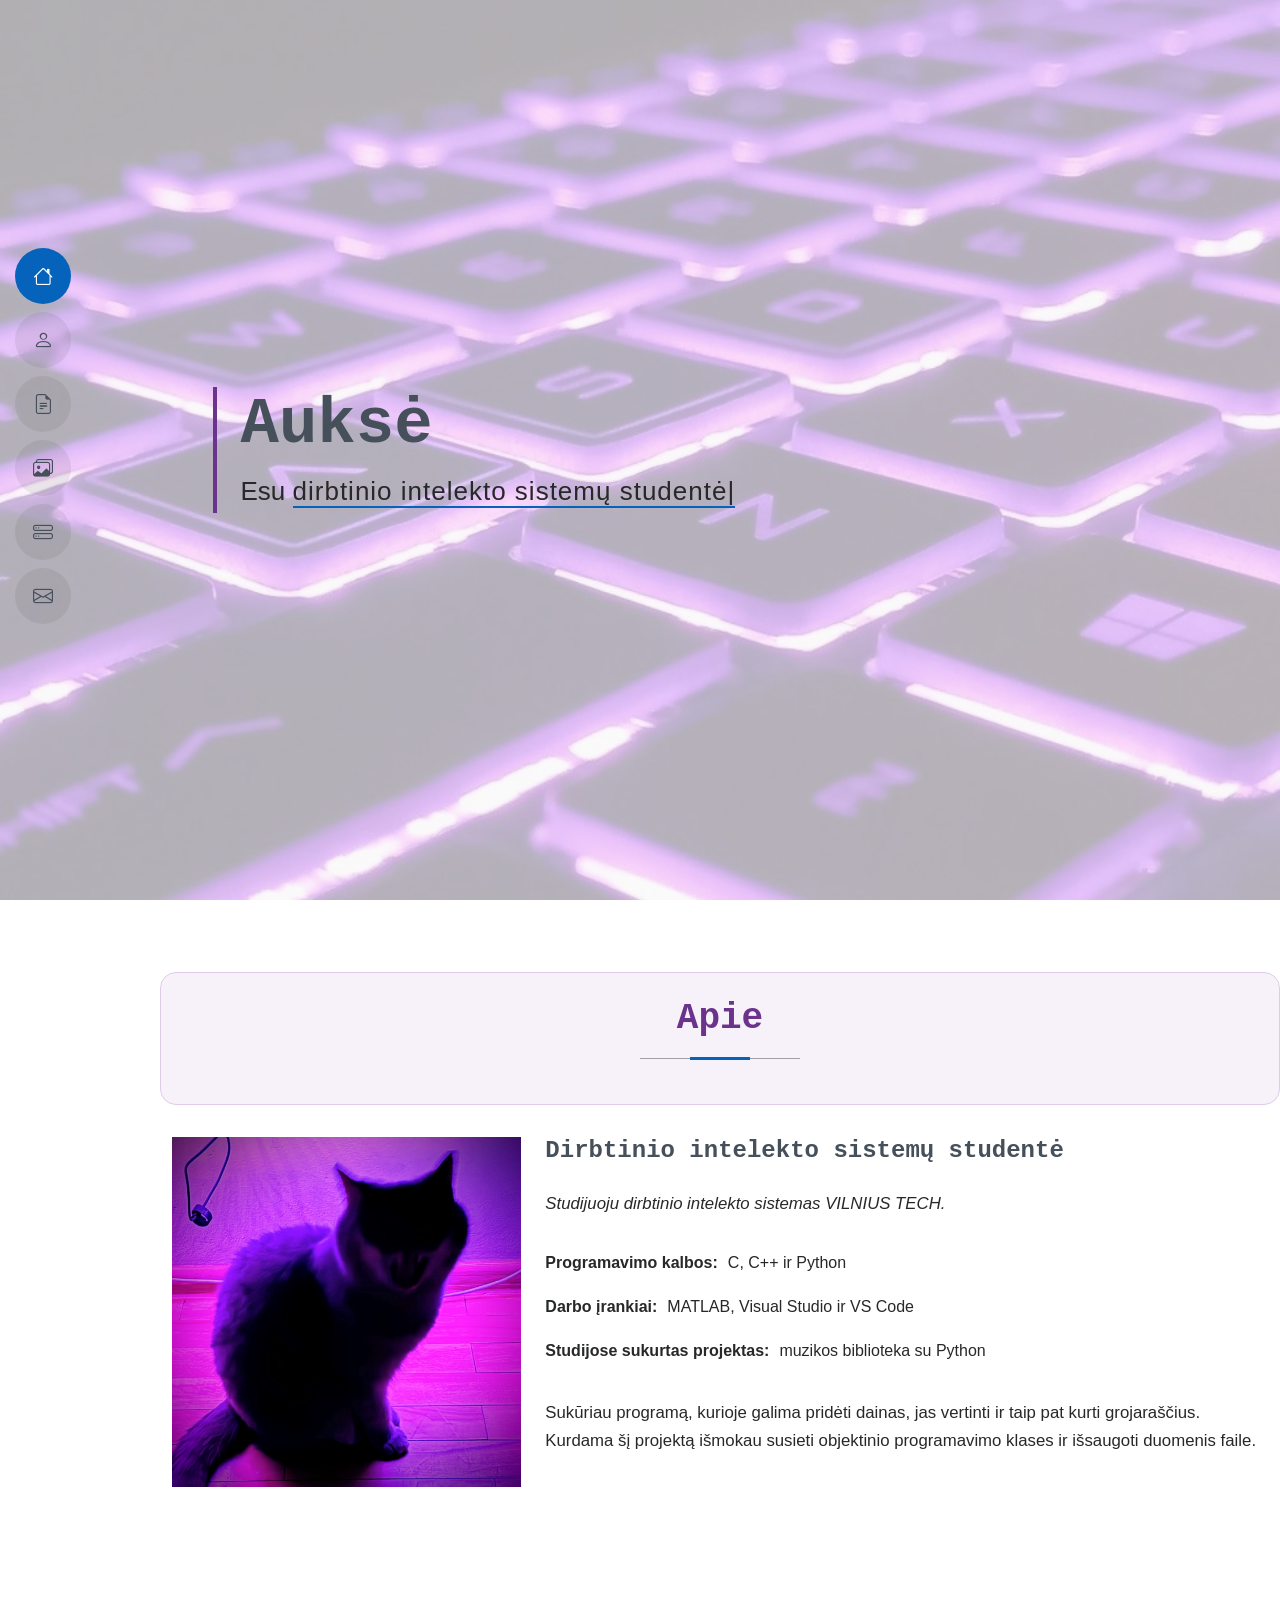
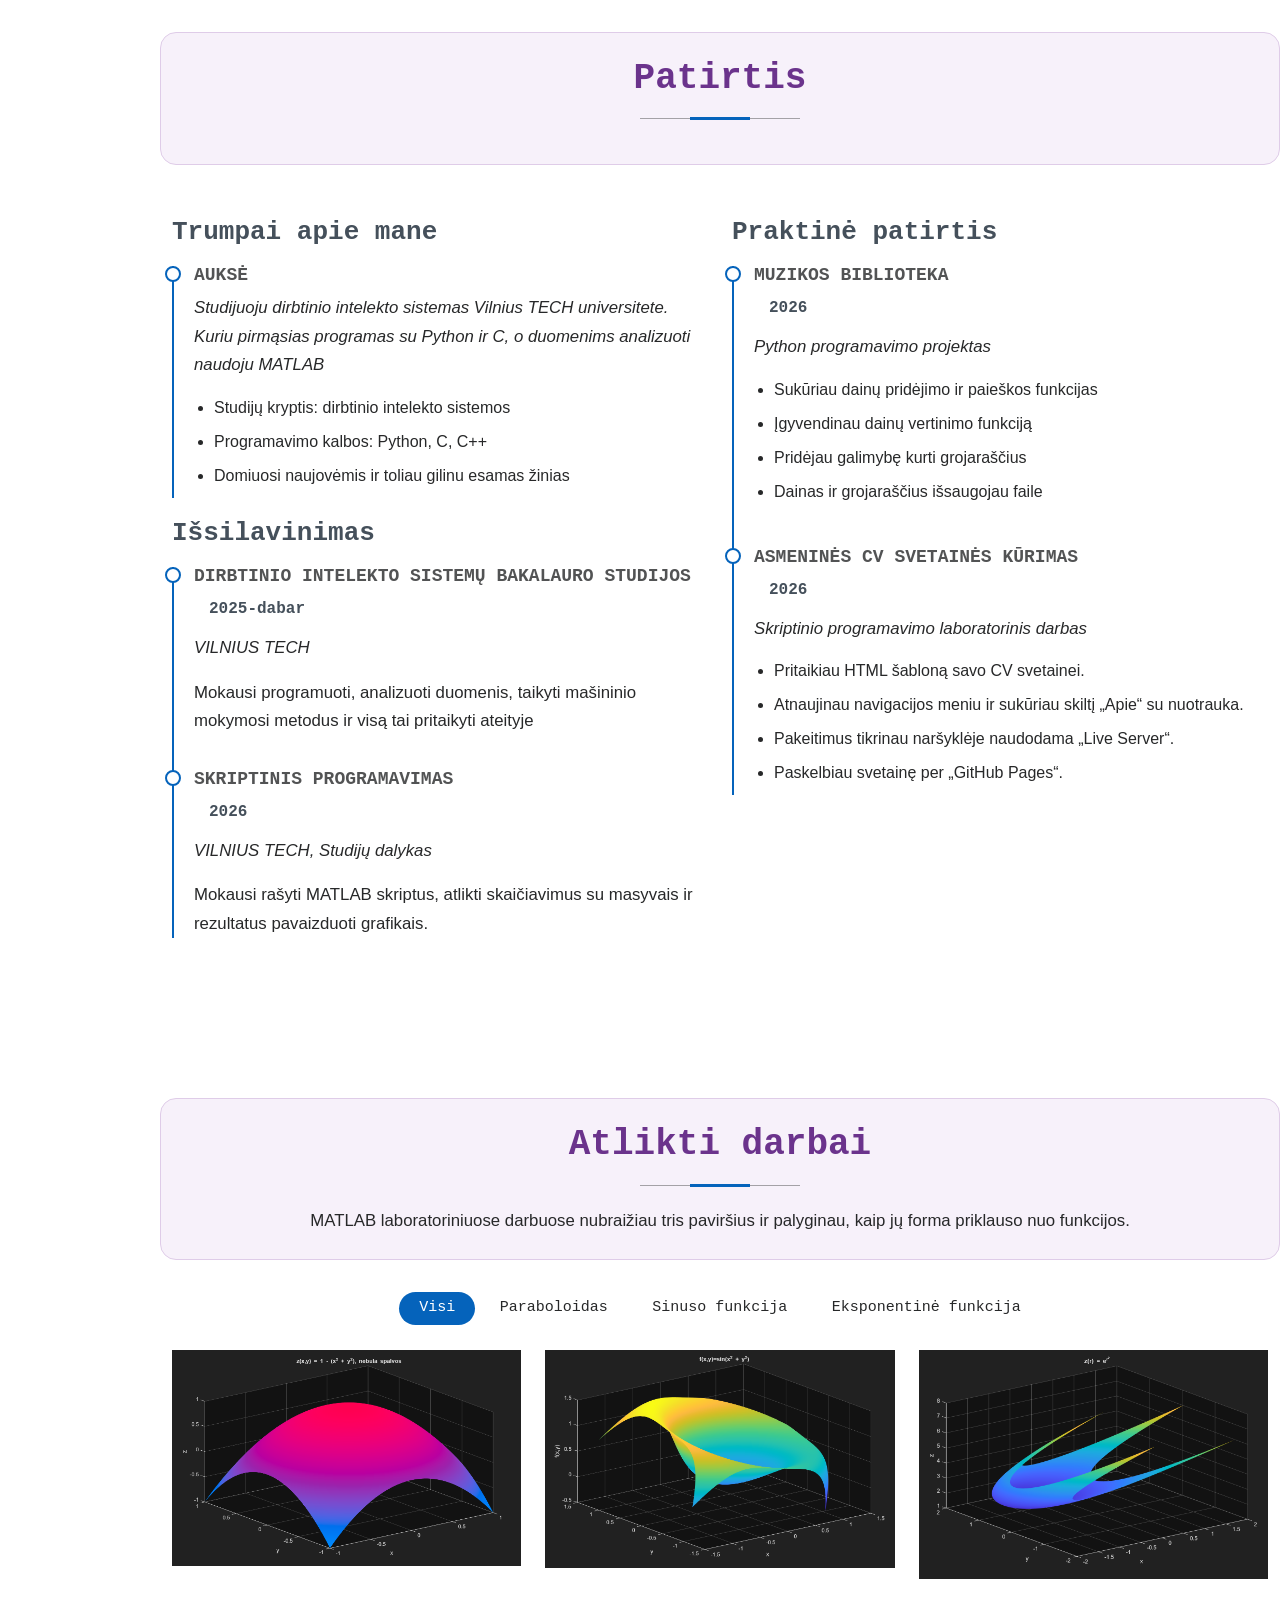
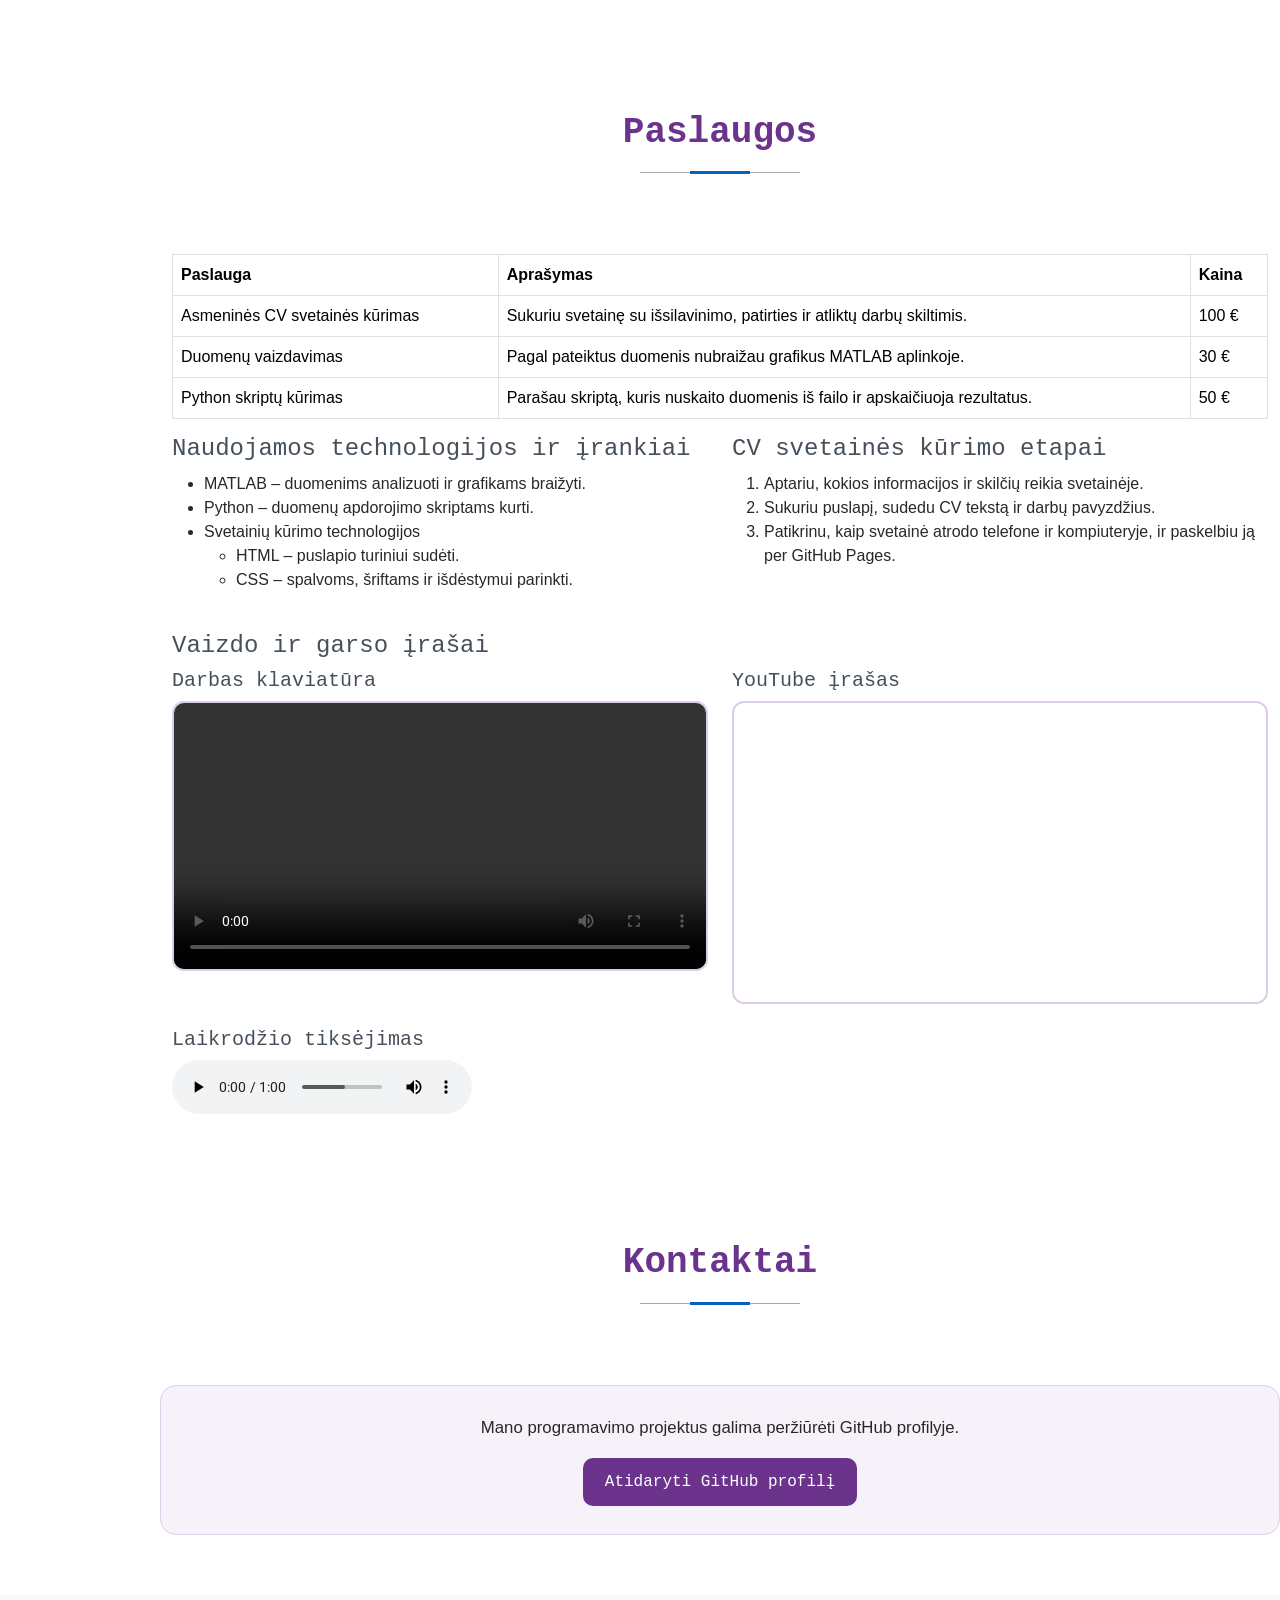
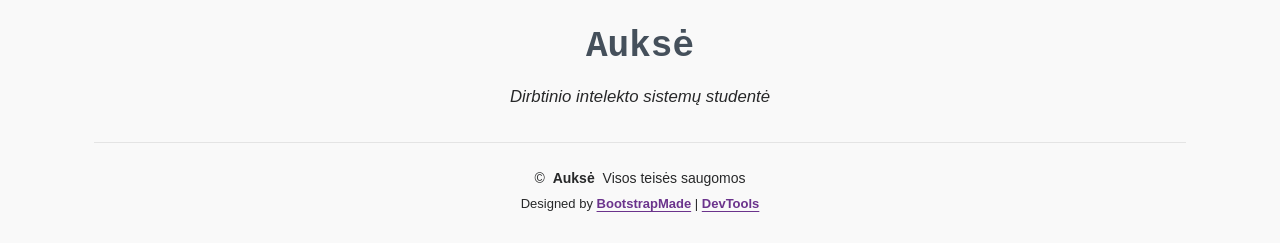
==== commit b0203a58: "pakeitimai" ====
--- a/index.html
+++ b/index.html
@@ -36,8 +36,8 @@
     <link href="assets/vendor/swiper/swiper-bundle.min.css" rel="stylesheet" />
 
     <!-- Main CSS File -->
-    <link href="assets/css/main.css" rel="stylesheet" />
-
+    <link href="assets/css/main.css" rel="stylesheet">
+    <link href="assets/css/custom.css" rel="stylesheet">
     <!-- =======================================================
   * Template Name: MyResume
   * Template URL: https://bootstrapmade.com/free-html-bootstrap-template-my-resume/
@@ -94,7 +94,7 @@
     <main class="main">
       <!-- Hero Section -->
       <section id="hero" class="hero section light-background">
-        <img src="assets/img/istockphoto-1356364287-612x612.jpg" alt="fonine nuotrauka" />
+        <img src="assets/img/fonine.jpg" alt="fonine nuotrauka" />
 
         <div class="container" data-aos="zoom-out">
           <div class="row justify-content-center">
@@ -306,9 +306,6 @@
                     class="glightbox preview-link"
                     ><i class="bi bi-zoom-in"></i
                   ></a>
-                  <a href="" title="More Details" class="details-link"
-                    ><i class="bi bi-link-45deg"></i
-                  ></a>
                 </div>
               </div>
               <!-- End Portfolio Item -->
@@ -331,9 +328,6 @@
                     class="glightbox preview-link"
                     ><i class="bi bi-zoom-in"></i
                   ></a>
-                  <a href="" title="More Details" class="details-link"
-                    ><i class="bi bi-link-45deg"></i
-                  ></a>
                 </div>
               </div>
               <!-- End Portfolio Item -->
@@ -356,23 +350,11 @@
                     class="glightbox preview-link"
                     ><i class="bi bi-zoom-in"></i
                   ></a>
-                  <a href="" title="More Details" class="details-link"
-                    ><i class="bi bi-link-45deg"></i
-                  ></a>
                 </div>
               </div>
               <!-- End Portfolio Item -->
 
-              <div
-                
-              </div>
-              <!-- End Portfolio Item -->
-
-              <div
-              
-              </div>
-              <!-- End Portfolio Item -->
-            </div>
+              </div>
             <!-- End Portfolio Container -->
           </div>
         </div>
@@ -415,7 +397,6 @@
   </tbody>
 </table>
           <div class="row gy-4">
-            <div
               <div class="col-lg-6">
   <h3>Naudojamos technologijos ir įrankiai</h3>
   <ul>
@@ -499,8 +480,6 @@
         <p>
           Dirbtinio intelekto sistemų studentė
         </p>
-        
-        </div>
         <div class="container">
           <div class="copyright">
             <span>©</span>
--- a/assets/css/custom.css
+++ b/assets/css/custom.css
@@ -0,0 +1,96 @@
+.section-title h2 {
+  color: #6b338c;
+}
+body {
+  --default-font: "Segoe UI", Arial, sans-serif;
+  --heading-font: Consolas, "Courier New", monospace;
+}
+
+h1 { font-size: 2.5rem; }
+h2 { font-size: 2rem; }
+h3 { font-size: 1.5rem; }
+h4 { font-size: 1.25rem; }
+h5 { font-size: 1.1rem; }
+h6 { font-size: 1rem; }
+
+.section-title h2 {
+  color: #6b338c;
+  font-family: var(--heading-font);
+  font-size: 2.25rem;
+  font-weight: 700;
+}
+
+p {
+  font-size: 1.05rem;
+  line-height: 1.7;
+}
+#contact .btn {
+  background-color: #6b338c;
+  color: white;
+  border: 2px solid #6b338c;
+  border-radius: 10px;
+  padding: 10px 20px;
+  font-family: var(--heading-font);
+}
+
+#contact .btn:hover {
+  background-color: #52256d;
+  border-color: #52256d;
+}
+
+#contact .btn:active {
+  background-color: #3e1b53;
+  border-color: #3e1b53;
+  transform: translateY(2px);
+}
+
+.footer .credits a {
+  color: #6b338c;
+  font-weight: 600;
+  text-decoration: underline;
+  text-underline-offset: 3px;
+}
+
+.footer .credits a:hover {
+  color: #3e1b53;
+}
+#about,
+#resume,
+#portfolio {
+  padding-top: 72px;
+  padding-bottom: 72px;
+}
+
+#about .section-title,
+#resume .section-title,
+#portfolio .section-title {
+  margin-bottom: 32px;
+  padding: 24px 18px;
+  background-color: #f7f1fa;
+  border: 1px solid #dfcce8;
+  border-radius: 16px;
+}
+
+#about .section-title p,
+#resume .section-title p,
+#portfolio .section-title p {
+  margin-bottom: 0;
+}
+#hero .col-lg-9 {
+  border-left: 4px solid #6b338c;
+  padding-left: 24px;
+}
+
+#services video,
+#services .ratio {
+  border: 2px solid #dfcce8;
+  border-radius: 12px;
+  overflow: hidden;
+}
+
+#contact .container.text-center {
+  padding: 28px 20px;
+  border: 1px solid #dfcce8;
+  border-radius: 16px;
+  background-color: #f7f1fa;
+}
